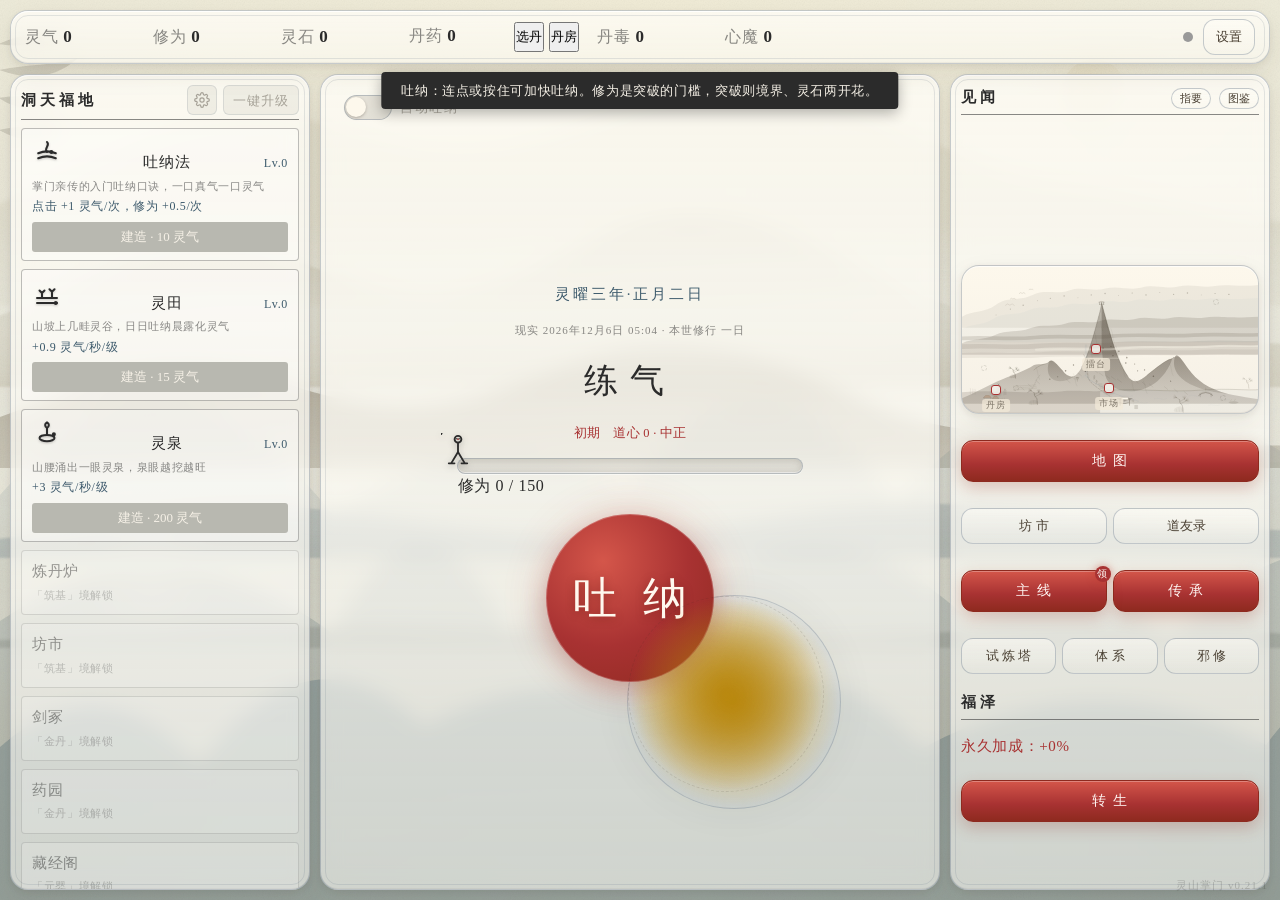
==== index.html @ a72dff03 "codex特效重构" ====
<!DOCTYPE html>
<html lang="zh-CN">
<head>
<meta charset="utf-8">
<meta name="viewport" content="width=device-width,initial-scale=1">
<title>灵山掌门</title>
<script>
  // 防昼夜闪烁：渲染前先按现实时间挂夜色类（FOUC 修正）
  (function () {
    try {
      var h = new Date().getHours();
      if (h >= 20 || h < 5) document.documentElement.className += ' night';
    } catch (e) {}
  })();
</script>
<link rel="stylesheet" href="css/main.css">
<link rel="stylesheet" href="css/ms-upgrade.css">
</head>
<body>
<div id="ms-scene" aria-hidden="true">
  <div class="moon-halo"></div>
  <div class="moon"></div>
  <svg class="bamboo" viewBox="0 0 120 200" aria-hidden="true">
    <g fill="#3a3226">
      <rect x="6" y="0" width="3" height="200" rx="1.5"/>
      <path d="M9 26 C34 14 60 16 82 6 C62 26 34 30 9 26 Z"/>
      <path d="M9 52 C36 46 64 48 88 40 C64 62 36 62 9 52 Z"/>
      <path d="M9 80 C30 76 52 80 70 74 C52 94 30 94 9 80 Z"/>
      <path d="M9 112 C34 106 58 110 80 104 C58 126 34 126 9 112 Z"/>
    </g>
  </svg>
  <div class="range r1" style="background-image:url(&quot;data:image/svg+xml;utf8,<svg xmlns='http://www.w3.org/2000/svg' viewBox='0 0 400 120' preserveAspectRatio='none'><path d='M0 120 L0 84 C34 74 52 44 84 36 C112 29 128 56 158 50 C188 44 204 16 238 22 C268 27 286 60 318 66 C346 71 372 88 400 82 L400 120 Z' fill='%23c9bda3'/></svg>&quot;)"></div>
  <div class="range r2" style="background-image:url(&quot;data:image/svg+xml;utf8,<svg xmlns='http://www.w3.org/2000/svg' viewBox='0 0 400 120' preserveAspectRatio='none'><path d='M0 120 L0 96 C30 92 46 62 76 58 C104 54 118 82 146 78 C176 74 190 38 222 44 C252 49 270 84 300 88 C330 92 362 104 400 100 L400 120 Z' fill='%23a99c82'/></svg>&quot;)"></div>
  <div class="range r3" style="background-image:url(&quot;data:image/svg+xml;utf8,<svg xmlns='http://www.w3.org/2000/svg' viewBox='0 0 400 120' preserveAspectRatio='none'><path d='M0 120 L0 104 C26 100 40 76 68 72 C96 68 110 94 140 90 C172 86 184 56 216 62 C248 68 262 98 294 102 C326 106 360 112 400 108 L400 120 Z' fill='%237a6a55'/></svg>&quot;)"></div>
  <div class="range r4" style="background-image:url(&quot;data:image/svg+xml;utf8,<svg xmlns='http://www.w3.org/2000/svg' viewBox='0 0 400 120' preserveAspectRatio='none'><path d='M0 120 L0 112 C40 110 60 92 96 92 C132 92 150 110 190 108 C230 106 246 88 286 90 C322 92 356 108 400 104 L400 120 Z' fill='%235f7183'/></svg>&quot;)"></div>
  <div class="range r5" style="background-image:url(&quot;data:image/svg+xml;utf8,<svg xmlns='http://www.w3.org/2000/svg' viewBox='0 0 400 120' preserveAspectRatio='none'><path d='M0 120 L0 116 C50 114 74 106 116 106 C158 106 178 116 224 115 C270 114 300 104 344 106 C372 107 388 114 400 113 L400 120 Z' fill='%233a3226'/></svg>&quot;)"></div>
  <div class="foot"></div>
  <div class="mist m1"></div>
  <div class="mist m2"></div>
  <div class="mist m3"></div>
  <div class="grain"></div>
  <div class="seal">灵山<br>掌门</div>
</div>
<canvas id="bg"></canvas>
<div id="tint-season"></div>
<div id="tint-day"></div>

<svg width="0" height="0" style="position:absolute" aria-hidden="true">
  <defs>
    <symbol id="ic-tunafa" viewBox="0 0 48 48"><path d="M10 34 Q24 28 38 34"/><path d="M10 26 Q24 20 38 26"/><path d="M24 8 C30 13 18 18 24 24"/><circle cx="31" cy="24" r="1.6" class="seal"/></symbol>
    <symbol id="ic-lingtian" viewBox="0 0 48 48"><path d="M8 32 H40 M8 40 H40"/><path d="M16 32 V24 M16 24 l-4 -4 M16 24 l4 -4"/><path d="M32 32 V22 M32 22 l-4 -4 M32 22 l4 -4"/><circle cx="38" cy="40" r="1.6" class="seal"/></symbol>
    <symbol id="ic-lingquan" viewBox="0 0 48 48"><path d="M12 32 A12 5 0 1 0 36 32 A12 5 0 1 0 12 32"/><path d="M24 26 V16"/><path d="M24 16 C20 13 20 9 24 7 C28 9 28 13 24 16"/><circle cx="35" cy="26" r="1.6" class="seal"/></symbol>
    <symbol id="ic-liandanlu" viewBox="0 0 48 48"><path d="M14 26 H34 L30 37 H18 Z"/><path d="M14 26 C14 21 18 21 18 25 M34 26 C34 21 30 21 30 25"/><path d="M20 37 V42 M28 37 V42"/><path class="smoke" d="M24 22 C20 16 28 13 24 7"/><circle cx="24" cy="31" r="1.6" class="seal"/></symbol>
    <symbol id="ic-fangshi" viewBox="0 0 48 48"><path d="M12 6 V42"/><path d="M12 10 L34 14 L12 22"/><path d="M20 42 H40"/><path d="M24 42 V30 H36 V42"/><circle cx="30" cy="36" r="1.6" class="seal"/></symbol>
    <symbol id="ic-jianzhong" viewBox="0 0 48 48"><path d="M24 4 V12 M17 12 H31 M24 12 V36"/><path d="M10 42 Q24 35 38 42"/><circle cx="24" cy="22" r="1.6" class="seal"/></symbol>
    <symbol id="ic-yaoyuan" viewBox="0 0 48 48"><path d="M24 42 V28"/><path d="M13 28 A11 7 0 1 1 35 28"/><path d="M18 28 C18 34 22 36 24 42"/><circle cx="28" cy="24" r="1.6" class="seal"/></symbol>
    <symbol id="ic-cangjingge" viewBox="0 0 48 48"><path d="M9 15 Q24 4 39 15"/><path d="M12 22 H36 M12 22 V36 H36 V22"/><path d="M12 29 H36"/><circle cx="24" cy="33" r="1.6" class="seal"/></symbol>
    <symbol id="ic-hushanzhen" viewBox="0 0 48 48"><path d="M24 10 A14 14 0 1 0 24.01 10"/><path d="M24 12 L35 24 L24 36 L13 24 Z"/><circle cx="24" cy="24" r="1.8" class="seal"/></symbol>
    <symbol id="ic-lingshoulan" viewBox="0 0 48 48"><path d="M30 8 C22 10 24 18 27 22"/><path d="M27 22 C35 20 39 27 31 33 C25 37 18 33 23 27"/><path d="M26 34 V42 M31 33 V42"/><circle cx="29" cy="9" r="1.6" class="seal"/></symbol>
    <symbol id="ic-dongfu" viewBox="0 0 48 48"><path d="M5 40 L17 15 L27 33 L33 21 L44 40"/><path d="M20 40 A5 7 0 0 1 30 40"/><circle cx="25" cy="34" r="1.6" class="seal"/></symbol>
    <symbol id="ic-zhuxianjianzhen" viewBox="0 0 48 48"><path d="M24 5 V17 M24 31 V43 M5 24 H17 M31 24 H43"/><path d="M24 19 A5 5 0 1 0 24.01 19"/><circle cx="24" cy="24" r="1.8" class="seal"/></symbol>
    <symbol id="taichi-monk" viewBox="0 0 48 52">
      <circle cx="24" cy="8" r="5"/>
      <path class="taichi-arm taichi-arm-top" d="M13 19 Q24 11 35 19"/>
      <path class="taichi-arm taichi-arm-low" d="M13 28 Q24 21 35 28"/>
      <circle cx="13" cy="19" r="1.8"/><circle cx="35" cy="19" r="1.8"/>
      <circle cx="13" cy="28" r="1.8"/><circle cx="35" cy="28" r="1.8"/>
      <path d="M24 14 V26"/>
      <path d="M24 26 L15 41 M24 26 L33 41"/>
      <path d="M11 42 H19 M29 42 H37"/>
      <circle cx="24" cy="8" r="1.2" class="seal"/>
    </symbol>
    <symbol id="taichi-monk-kneel" viewBox="0 0 48 52">
      <circle cx="31" cy="15" r="4.6"/>
      <path d="M25 19 Q31 20 30 27"/>
      <path d="M27 23 L36 40"/>
      <path d="M24 27 L17 40 L26 40"/>
      <path d="M24 27 L31 36"/>
      <circle cx="33" cy="18" r="1.6" class="seal"/>
      <path d="M34 20 q1.5 3 .5 5.5" class="blood"/>
    </symbol>
    <symbol id="ic-gear" viewBox="0 0 24 24">
      <circle cx="12" cy="12" r="3.2"/>
      <path d="M19.4 15a1.65 1.65 0 0 0 .33 1.82l.06.06a2 2 0 0 1-2.83 2.83l-.06-.06a1.65 1.65 0 0 0-1.82-.33 1.65 1.65 0 0 0-1 1.51V21a2 2 0 0 1-4 0v-.09A1.65 1.65 0 0 0 9 19.4a1.65 1.65 0 0 0-1.82.33l-.06.06a2 2 0 0 1-2.83-2.83l.06-.06a1.65 1.65 0 0 0 .33-1.82 1.65 1.65 0 0 0-1.51-1H3a2 2 0 0 1 0-4h.09A1.65 1.65 0 0 0 4.6 9a1.65 1.65 0 0 0-.33-1.82l-.06-.06a2 2 0 0 1 2.83-2.83l.06.06a1.65 1.65 0 0 0 1.82.33H9a1.65 1.65 0 0 0 1-1.51V3a2 2 0 0 1 4 0v.09a1.65 1.65 0 0 0 1 1.51 1.65 1.65 0 0 0 1.82-.33l.06-.06a2 2 0 0 1 2.83 2.83l-.06.06a1.65 1.65 0 0 0-.33 1.82V9a1.65 1.65 0 0 0 1.51 1H21a2 2 0 0 1 0 4h-.09a1.65 1.65 0 0 0-1.51 1z"/>
    </symbol>
  </defs>
</svg>
<div id="app">
  <header id="topbar" class="panel">
    <div id="res-bar">
      <div class="res-row tip-below" data-res="lingqi" data-tip="灵气：一口吐纳，精气入体。起楼置馆、买丹换剑，都从这口上出。"><span class="res-name">灵气</span><span class="res-val">0</span><small class="res-rate"></small></div>
      <div class="res-row tip-below" data-res="xiufu" data-tip="修为：日积月累的道行。攒满点中央「突破」叩门，成也罢败也罢，回头重攒。"><span class="res-name">修为</span><span class="res-val">0</span><small class="res-rate"></small></div>
      <div class="res-row tip-below" data-res="lingshi" data-tip="灵石：山外通行的灵钱。坊市、法器、试炼塔，处处要它。"><span class="res-name">灵石</span><span class="res-val">0</span><small class="res-rate"></small></div>
      <div class="res-row tip-below" data-res="danyao" data-tip="丹药：丹炉炼出的丸药，分劣、凡、灵、珍、仙五品。服多则丹毒缠身。"><span class="res-name">丹药</span><span class="res-val">0</span><small class="res-rate"></small><button id="btn-pill" class="tip-below" data-tip="选丹：挑一颗吃（品质自选）">选丹</button><button id="btn-pillhouse" class="tip-below" data-tip="丹房：查看库存与丹毒">丹房</button></div>
      <div class="res-row tip-below" data-res="toxic" data-tip="丹毒：服丹积下的药毒。每 10 点压产量 3%（上限 30%），斗法时还会每回合反噬气血；随时间自散，清心丹可解，转世尽去。"><span class="res-name">丹毒</span><span class="res-val">0</span><small class="res-rate"></small></div>
      <div class="res-row tip-below" data-res="xinmo" data-tip="心魔：心里养出的戾气。三十滋生、六十缠身、八十五入魔；渡劫冲关更凶，静养自淡。"><span class="res-name">心魔</span><span class="res-val">0</span><small class="res-rate"></small></div>
    </div>
    <div id="buff-bar"></div>
    <div id="top-right">
      <span id="llm-dot" class="dot off" data-tip="LLM 状态"></span>
      <button id="btn-settings" class="icon-btn" data-tip="设置">设置</button>
    </div>
  </header>

  <aside id="left-panel" class="panel">
    <div class="head-wrap">
      <h2 class="panel-title with-action"><span>洞天福地</span><span class="head-actions"><button id="btn-buyall-set" type="button" class="buyall-gear" aria-label="一键升级设置" title="一键升级设置"><svg viewBox="0 0 24 24" aria-hidden="true"><use href="#ic-gear"/></svg></button><button id="btn-buyall" type="button" class="buyall">一键升级</button></span></h2>
      <div id="buyall-menu" class="buyall-menu" hidden>
        <div class="bm-title">花法</div>
        <label class="bm-opt"><input type="radio" name="bm-mode" value="all"><span>能买的都买了</span></label>
        <label class="bm-opt"><input type="radio" name="bm-mode" value="one"><span>一次只升一级</span></label>
        <label class="bm-opt"><input type="radio" name="bm-mode" value="pill"><span>留一颗丹的钱</span></label>
        <div class="bm-title">家底</div>
        <label class="bm-opt"><input type="checkbox" id="bm-stone"><span>灵石</span></label>
        <label class="bm-opt"><input type="checkbox" id="bm-danyao"><span>丹药</span></label>
        <div class="bm-hint">灵气随时能动</div>
      </div>
    </div>
    <div id="building-list"></div>
  </aside>

  <main id="center" class="panel">
    <div id="game-date"></div>
    <div id="real-time"></div>
    <div id="realm-name">练气</div>
    <div id="dao-heart"></div>
    <div id="xp-bar"><div id="xp-fill"></div><span id="xp-text">修为 0/150</span><div id="taichi-monk" data-realm="0"><div class="fx fx-zen"></div><div class="fx fx-aura"></div><div class="fx fx-curse"></div><span class="fx fx-star s1"></span><span class="fx fx-star s2"></span><span class="fx fx-star s3"></span><span class="fx fx-star s4"></span><div class="fx fx-halo"></div><svg class="monk-svg" id="monk-ik" viewBox="0 0 48 52">
      <circle cx="24" cy="8" r="4.8"/>
      <g id="monk-eyes"><circle cx="22.4" cy="7.4" r="1.1" fill="var(--ink)" stroke="none"/><circle cx="25.6" cy="7.4" r="1.1" fill="var(--ink)" stroke="none"/></g>
      <path d="M24 13 V26"/>
      <path d="M24 26 L15 41 M24 26 L33 41"/>
      <path d="M11 42 H19 M29 42 H37"/>
      <polyline id="monk-armN" points="0,0 0,0" fill="none" stroke="var(--ink)" stroke-width="2.4" stroke-linecap="round"/>
      <polyline id="monk-armF" points="0,0 0,0" fill="none" stroke="var(--ink)" stroke-width="2.4" stroke-linecap="round" opacity=".55"/>
      <circle id="monk-handN" r="1.9" fill="var(--ink)" stroke="none"/>
      <circle id="monk-handF" r="1.9" fill="var(--ink)" stroke="none" opacity=".55"/>
      <circle cx="24" cy="8" r="1.2" class="seal"/>
    </svg></div></div>
    <div id="breath-wrap">
      <div class="ms-pulse"></div><div class="ms-qi"></div><div class="ms-qi2"></div><button id="btn-breath"><span class="breath-label">吐 纳</span></button>
    </div>
    <label class="auto-toggle" title="自动吐纳"><input type="checkbox" id="auto-breath"><span class="at-track"><span class="at-knob"></span></span><span class="at-label">自动吐纳</span></label>
    <button id="btn-break" class="hidden">突 破</button>
    <div id="forewarn" class="hidden">远处隐有异动…</div>
  </main>

  <aside id="right-panel" class="panel">
    <h2 class="panel-title">见闻 <span style="float:right"><button id="btn-help" class="icon-btn" style="font-size:11px;padding:2px 8px;min-height:0">指要</button> <button id="btn-codex" class="icon-btn" style="font-size:11px;padding:2px 8px;min-height:0">图鉴</button></span></h2>
    <div id="log-list"></div>
    <div id="map-mini" aria-hidden="true"><span class="mm-dot" style="left:17.3%;top:81.4%"><b>丹房</b></span><span class="mm-dot" style="left:41.8%;top:85.9%"><b>市场</b></span><span class="mm-dot" style="left:49.2%;top:52.7%"><b>擂台</b></span><span class="mm-dot locked" style="left:68.9%;top:18%"></span><span class="mm-dot locked" style="left:5.9%;top:58%"></span><span class="mm-dot locked" style="left:70.4%;top:88.3%"></span><span class="mm-dot locked" style="left:58.9%;top:73.7%"></span></div>
    <div class="set-row" style="gap:6px"><button id="btn-map" class="btn-primary" style="flex:1">地  图</button></div>
  <div class="set-row" style="gap:6px"><button id="btn-market" class="icon-btn" style="flex:1">坊 市</button><button id="btn-friends" class="icon-btn" style="flex:1">道友录</button></div>
    <div class="set-row" style="gap:6px"><button id="btn-quest" class="btn-primary" style="flex:1;position:relative">主 线<span id="quest-dot" style="display:none;position:absolute;top:-5px;right:-5px;min-width:16px;height:16px;line-height:16px;border-radius:999px;background:var(--cinnabar);color:#fff6f2;font-size:10px;text-align:center;box-shadow:0 0 8px rgba(192,57,43,.5)">领</span></button><button id="btn-disciple" class="btn-primary" style="flex:1">传 承</button></div>
  <div class="set-row" style="gap:6px"><button id="btn-trial" class="icon-btn" style="flex:1">试 炼 塔</button><button id="btn-codexpage" class="icon-btn" style="flex:1">体 系</button><button id="btn-xinmo" class="icon-btn" style="flex:1">邪 修</button></div>
    <h2 class="panel-title">福泽</h2>
    <div id="perm-list"></div>
    <button id="btn-rebirth" class="btn-primary">转 生</button>
  </aside>

  <nav id="mob-tabs" aria-label="页面切换">
    <button type="button" data-tab="left">洞 天</button>
    <button type="button" data-tab="center">修 炼</button>
    <button type="button" data-tab="right">见 闻</button>
  </nav>
</div>

<div id="page-root"></div>
<div id="modal-root"></div>
<div id="version-mark">灵山掌门 v0.21.1</div>
<div id="toast-root"></div>
<div id="fatal-overlay" class="hidden"></div>

<script src="js/util.js"></script>
<script src="js/state.js"></script>
<script src="js/economy.js"></script>
<script src="js/realm.js"></script>
<script src="js/events.js"></script>
<script src="js/llm.js"></script>
<script src="js/save.js"></script>
<script src="js/mapart.js"></script>
<script src="js/ui.js"></script>
<script src="js/ambient.js"></script>
<script src="js/battle_fx_v2.js"></script>
<script src="js/battle.js"></script>
<script src="js/trial.js"></script>
<script src="js/quest.js"></script>
<script src="js/market.js"></script>
<script src="js/page.js"></script>
<script src="js/tick.js"></script>
<script src="js/dev.js"></script>
<script src="js/boot.js"></script>
</body>
</html>
---- css/main.css ----
/* main.css —— 《灵山掌门》水墨风定稿样式：宣纸米白 / 墨黑 / 黛青 / 朱砂 */

:root {
  --paper: #f5f0e6;
  --ink: #2b2b2b;
  --cyan: #3d5a6c;
  --cinnabar: #a83232;
  --gold: #b8860b;
  --paper-dim: #ece5d4;
  --ink-soft: rgba(43, 43, 43, .55);
  --ink-mute: #616055;   /* 停用态文字（技能冷却中）：对卡面约 5.3:1 */
}

* { box-sizing: border-box; margin: 0; padding: 0; }

html, body { height: 100%; }

body {
  background: var(--paper);
  color: var(--ink);
  font-family: "Kaiti SC", "STKaiti", "KaiTi", "SimSun", serif;
  overflow: hidden;
}

/* 宣纸质感：feTurbulence 噪点（零图片资源） */
body::before {
  content: "";
  position: fixed; inset: 0; z-index: 0; pointer-events: none; opacity: .5;
  background-image: url("data:image/svg+xml,%3Csvg xmlns='http://www.w3.org/2000/svg' width='240' height='240'%3E%3Cfilter id='n'%3E%3CfeTurbulence type='fractalNoise' baseFrequency='0.8' numOctaves='2'/%3E%3CfeColorMatrix values='0 0 0 0 0.17 0 0 0 0 0.17 0 0 0 0 0.17 0 0 0 .05 0'/%3E%3C/filter%3E%3Crect width='240' height='240' filter='url(%23n)'/%3E%3C/svg%3E");
}

#bg { position: fixed; inset: 0; z-index: 0; pointer-events: none; }

/* ── 山色四时：季节与昼夜色调层（纯 CSS 变量叠色，零 rAF） ── */
#tint-season, #tint-day {
  position: fixed; inset: 0; z-index: 0; pointer-events: none;
  transition: background 2.5s ease;
}
#tint-day.moon::after {
  content: ""; position: absolute; right: 10%; top: 7%;
  width: 64px; height: 64px; border-radius: 50%;
  background: radial-gradient(circle at 38% 38%, rgba(245,240,230,.98), rgba(245,240,230,.35) 66%, transparent 72%);
  box-shadow: 0 0 46px rgba(245,240,230,.4), 0 0 110px rgba(245,240,230,.18);
}

/* ── 夜色主题：入夜整页换夜行水墨（html.night body 切换 CSS 变量） ── */
html.night body {
  --paper: #343b47;
  --ink: #e8e2d2;
  --paper-dim: #2b313b;
  --ink-soft: rgba(232, 226, 210, .55);
  --cyan: #8fadc0;
  --cinnabar: #d0685a;
  --gold: #d4a94e;
  --ink-mute: #b4b1a6;   /* 停用态文字（夜里）：对卡面约 5.4:1 */
}
html.night body .panel { background: #3a4150; }
html.night body .b-card { background: rgba(255, 255, 255, .06); }
html.night body .b-icon { stroke: var(--ink); }
html.night body .ev-option { background: rgba(255, 255, 255, .07); }
html.night body #btn-breath { box-shadow: 0 4px 24px rgba(0,0,0,.4), inset 0 0 30px rgba(143,173,192,.12); }
html.night body #xp-bar { background: var(--paper-dim); }
html.night body .toast { background: #e8e2d2; color: #343b47; }

#app {
  position: relative; z-index: 1;
  height: 100vh;
  display: grid;
  grid-template-areas: "header header header" "left center right";
  grid-template-rows: auto 1fr;
  grid-template-columns: 300px 1fr 320px;
  gap: 10px;
  padding: 10px;
}

.panel {
  background: var(--paper);
  border: 1px solid rgba(43, 43, 43, .35);
  border-radius: 4px;
  box-shadow: 0 2px 14px rgba(43, 43, 43, .08);
  position: relative; z-index: 1;
}

#topbar { grid-area: header; display: flex; align-items: center; gap: 16px; padding: 8px 14px; flex-wrap: wrap; }
#left-panel { grid-area: left; padding: 10px; overflow-y: auto; }
#center { grid-area: center; display: flex; flex-direction: column; align-items: center; justify-content: center; gap: 14px; padding: 20px; }
#right-panel { grid-area: right; padding: 10px; display: flex; flex-direction: column; gap: 6px; overflow-y: auto; }

.panel-title {
  font-size: 15px; color: var(--ink); letter-spacing: 4px;
  border-bottom: 1px solid var(--ink-soft); padding-bottom: 4px; margin-bottom: 8px;
}
hr.brush { border: 0; height: 2px; background: linear-gradient(90deg, transparent, var(--ink-soft), transparent); }

/* ── 顶栏资源 ── */
#res-bar { display: flex; gap: 18px; flex-wrap: wrap; align-items: center; }
.res-row { display: flex; align-items: baseline; gap: 5px; min-width: 110px; }
.res-name { color: var(--ink-soft); }
.res-val { font-size: 17px; font-weight: bold; min-width: 3em; transition: background .18s; }
.res-rate { color: var(--cyan); font-size: 11px; }
.tick-flash { background: rgba(184, 134, 11, .25); border-radius: 3px; }

#btn-pill { margin-left: 6px; }
#buff-bar { display: flex; gap: 8px; }
.buff-chip { font-size: 12px; color: var(--cinnabar); border: 1px solid var(--cinnabar); border-radius: 10px; padding: 1px 8px; }

#top-right { margin-left: auto; display: flex; align-items: center; gap: 10px; }
.dot { width: 10px; height: 10px; border-radius: 50%; display: inline-block; }
.dot.ok { background: #3a7d44; box-shadow: 0 0 6px #3a7d44; }
.dot.degraded { background: #c9a227; box-shadow: 0 0 6px #c9a227; }
.dot.off { background: #999; }
.icon-btn { background: none; border: 1px solid var(--ink-soft); border-radius: 4px; color: var(--ink); padding: 6px 12px; cursor: pointer; font-family: inherit; }

/* ── 按钮体系 ── */
button { font-family: inherit; min-height: 30px; }
.btn-primary { background: var(--cinnabar); color: var(--paper); border: none; border-radius: 4px; padding: 8px 18px; cursor: pointer; letter-spacing: 2px; }
.btn-primary:disabled { background: #b9a9a9; cursor: not-allowed; }
button:not(:disabled):active { transform: translateY(1px); }

#btn-breath {
  width: 180px; height: 180px; border-radius: 50%;
  background: var(--paper); border: 3px solid var(--ink);
  font-size: 40px; letter-spacing: 8px; color: var(--ink);
  cursor: pointer; position: relative; user-select: none;
  box-shadow: 0 4px 24px rgba(43, 43, 43, .18), inset 0 0 30px rgba(61, 90, 108, .08);
  transition: box-shadow .2s;
}
#btn-breath:hover { box-shadow: 0 6px 30px rgba(168, 50, 50, .25), inset 0 0 30px rgba(61, 90, 108, .12); }
#breath-wrap { position: relative; margin-top: 26px; }
.ripple {
  position: absolute; left: 50%; top: 50%; width: 180px; height: 180px; margin: -90px 0 0 -90px;
  border: 2px solid var(--ink-soft); border-radius: 50%; pointer-events: none;
  animation: ripple .7s ease-out forwards;
}
@keyframes ripple { from { transform: scale(1); opacity: .7; } to { transform: scale(1.55); opacity: 0; } }

/* ── 吐纳钮呼吸光晕：待机时缓缓明灭，按住时收紧 ── */
#btn-breath { animation: breathGlow 4.5s ease-in-out infinite; }
#btn-breath:active { animation-play-state: paused; box-shadow: 0 2px 12px rgba(168,50,50,.3), inset 0 0 24px rgba(61,90,108,.2); }
@keyframes breathGlow {
  0%, 100% { box-shadow: 0 4px 24px rgba(43,43,43,.18), inset 0 0 30px rgba(61,90,108,.08); }
  50% { box-shadow: 0 6px 34px rgba(61,90,108,.32), inset 0 0 44px rgba(61,90,108,.16); }
}
/* 灵气双星：绕吐纳钮缓慢环绕 */
#breath-wrap::before, #breath-wrap::after {
  content: ""; position: absolute; left: 50%; top: 50%;
  width: 7px; height: 7px; border-radius: 50%; margin: -3.5px;
  background: radial-gradient(circle, rgba(184,134,11,.9), rgba(184,134,11,0) 70%);
  animation: orbitA 9s linear infinite;
}
#breath-wrap::after { width: 5px; height: 5px; margin: -2.5px; animation: orbitB 14s linear infinite reverse; }
@keyframes orbitA { from { transform: rotate(0) translateX(112px); } to { transform: rotate(360deg) translateX(112px); } }
@keyframes orbitB { from { transform: rotate(180deg) translateX(128px); } to { transform: rotate(540deg) translateX(128px); } }

/* 炼丹炉烟：图标内青烟上升 */
.smoke { animation: smokeRise 2.8s ease-in-out infinite; }
@keyframes smokeRise { 0% { transform: translateY(0); opacity: .55; } 70% { opacity: .25; } 100% { transform: translateY(-4px); opacity: 0; } }

#btn-break {
  background: var(--gold); color: #fff; border: none; border-radius: 6px;
  font-size: 22px; letter-spacing: 10px; padding: 12px 44px; cursor: pointer;
  animation: pulse 1.2s infinite;
}
@keyframes pulse { 0%, 100% { box-shadow: 0 0 6px var(--gold); } 50% { box-shadow: 0 0 22px var(--gold); } }

#game-date { font-size: 15px; letter-spacing: 3px; color: var(--cyan); }
#real-time { font-size: 11px; color: var(--ink-soft); letter-spacing: 1px; }
#dao-heart { font-size: 12px; color: var(--cinnabar); letter-spacing: 2px; }
#realm-name { font-size: 34px; letter-spacing: 12px; }

/* ── 奇遇选项效果徽章（只给方向不给数值） ── */
.ev-badge {
  display: inline-block; min-width: 18px; padding: 0 4px; margin-right: 4px;
  border: 1px solid currentColor; border-radius: 3px; font-size: 11px; line-height: 16px;
  vertical-align: middle; opacity: .85;
}
.ev-badge-good { color: #3a7d44; }   /* 益 / 仁 */
.ev-badge-bad { color: var(--cinnabar); } /* 耗 / 贪 / 异 */
.ev-badge-buff { color: var(--cyan); }    /* 势 */
.ev-badge-perm { color: var(--gold); }    /* 恒 */
.ev-badge-chain { color: #7a5ba6; }       /* 缘 */

/* ── 突破策略行 ── */
.tactic-row { text-align: left; }
.tactic-sel { border-color: var(--cinnabar) !important; color: var(--cinnabar); background: rgba(168, 50, 50, .06); }

/* ── 图鉴 ── */
.codex-grid { display: grid; grid-template-columns: repeat(6, 1fr); gap: 5px; margin-bottom: 10px; }
.codex-cell {
  border: 1px dashed var(--ink-soft); border-radius: 3px; text-align: center;
  font-size: 11px; padding: 4px 2px; color: var(--ink-soft); overflow: hidden;
  white-space: nowrap; text-overflow: ellipsis;
}
.codex-cell.seen { border-style: solid; color: var(--ink); background: rgba(255, 255, 255, .45); }
.codex-cell.seen.rarity-仙 { box-shadow: 0 0 6px rgba(168, 50, 50, .4); }
.codex-cell.seen.rarity-珍 { box-shadow: 0 0 6px rgba(184, 134, 11, .35); }
.codex-chain { font-size: 13px; padding: 3px 0; border-bottom: 1px dashed rgba(43, 43, 43, .15); }

/* ── 建筑主动技能按钮 ── */
.b-ability {
  margin-top: 4px; width: 100%; padding: 4px; cursor: pointer;
  background: none; border: 1px solid var(--cyan); color: var(--cyan);
  border-radius: 3px; font-size: 12px; font-family: inherit;
}
.b-ability:disabled { border-color: var(--ink-mute); color: var(--ink-mute); cursor: not-allowed; }

#xp-bar {
  width: 60%; height: 22px; border: 1px solid var(--ink-soft); border-radius: 11px;
  position: relative; background: var(--paper-dim); overflow: visible;
}
#xp-fill {
  height: 100%; width: 0%; border-radius: 10px;
  background: linear-gradient(90deg, var(--cyan), rgba(61, 90, 108, .6));
  transition: width .25s;
  position: relative; overflow: hidden;
}
/* ── A4 进度条：境界色填充 + 莫比乌斯环式流转（双向柔和光带循环往复；按住吐纳加速） ── */
#xp-fill::before, #xp-fill::after {
  content: ""; position: absolute; inset: 0; pointer-events: none;
}
#xp-fill::before {
  background: linear-gradient(90deg, transparent 5%, rgba(245,240,230,.42) 32%, rgba(245,240,230,.06) 55%, transparent 85%);
  background-size: 200% 100%;
  animation: mobiusA 3.6s linear infinite;
}
#xp-fill::after {
  background: linear-gradient(90deg, transparent 10%, rgba(220,235,255,.26) 45%, transparent 80%);
  background-size: 260% 100%;
  animation: mobiusB 5.4s linear infinite;
}
#xp-fill.fast::before { animation-duration: 1.2s; }
#xp-fill.fast::after { animation-duration: 1.8s; }
@keyframes mobiusA { from { background-position: 200% 0; } to { background-position: -200% 0; } }
@keyframes mobiusB { from { background-position: -200% 0; } to { background-position: 200% 0; } }

/* ── Q 版太极小人：站在进度条最前端，随进度右移 ── */
#taichi-monk {
  position: absolute; top: -26px; left: 0; width: 34px; height: 38px;
  margin-left: -17px; pointer-events: none; z-index: 3;
  transition: left .25s ease;
}
.monk-svg {
  width: 100%; height: 100%;
  stroke: var(--ink); fill: none; stroke-width: 2.6; stroke-linecap: round; stroke-linejoin: round;
  animation: monkFloat 2.4s ease-in-out infinite alternate;
  filter: drop-shadow(0 2px 3px rgba(43,43,43,.3));
}
.monk-svg .seal { fill: var(--cinnabar); stroke: none; }
@keyframes monkFloat { from { transform: translateY(0); } to { transform: translateY(-3px); } }
/* 云手：双臂交替大幅揉球（肉眼可见的太极动作） */
.taichi-arm { transform-box: view-box; transform-origin: 50% 46%; animation: armTop 2.2s ease-in-out infinite alternate; }
.taichi-arm-top { transform-origin: 50% 40%; }
.taichi-arm-low { animation-name: armLow; }
@keyframes armTop { from { transform: rotate(-16deg); } to { transform: rotate(12deg); } }
@keyframes armLow { from { transform: rotate(14deg); } to { transform: rotate(-12deg); } }
/* 修为满：小人收势金光 */
#xp-bar.full #xp-fill { background: linear-gradient(90deg, var(--gold), rgba(184,134,11,.7)); }
#xp-bar.full .monk-svg { stroke: var(--gold); filter: drop-shadow(0 0 6px rgba(184,134,11,.55)); }

/* ── 小人境界排面：境界越高特效越华丽（练气/筑基素体） ── */
#taichi-monk .fx { position: absolute; pointer-events: none; display: none; }
/* 金丹+：脚下地光环 */
#taichi-monk[data-realm="2"] .fx-halo, #taichi-monk[data-realm="3"] .fx-halo,
#taichi-monk[data-realm="4"] .fx-halo, #taichi-monk[data-realm="5"] .fx-halo,
#taichi-monk[data-realm="6"] .fx-halo, #taichi-monk[data-realm="7"] .fx-halo,
#taichi-monk[data-realm="8"] .fx-halo, #taichi-monk[data-realm="9"] .fx-halo {
  display: block; left: 50%; bottom: -4px; width: 34px; height: 9px; margin-left: -17px;
  border: 1.5px solid rgba(184,134,11,.45); border-radius: 50%;
  animation: haloBreath 3s ease-in-out infinite alternate;
}
@keyframes haloBreath { from { opacity: .4; } to { opacity: .9; } }
/* 元婴+：两颗灵星绕身 */
#taichi-monk[data-realm="3"] .fx-star.s1, #taichi-monk[data-realm="4"] .fx-star.s1,
#taichi-monk[data-realm="5"] .fx-star.s1, #taichi-monk[data-realm="6"] .fx-star.s1,
#taichi-monk[data-realm="7"] .fx-star.s1, #taichi-monk[data-realm="8"] .fx-star.s1,
#taichi-monk[data-realm="9"] .fx-star.s1,
#taichi-monk[data-realm="3"] .fx-star.s2, #taichi-monk[data-realm="4"] .fx-star.s2,
#taichi-monk[data-realm="5"] .fx-star.s2, #taichi-monk[data-realm="6"] .fx-star.s2,
#taichi-monk[data-realm="7"] .fx-star.s2, #taichi-monk[data-realm="8"] .fx-star.s2,
#taichi-monk[data-realm="9"] .fx-star.s2 {
  display: block; left: 50%; top: 55%; width: 4px; height: 4px; margin: -2px;
  border-radius: 50%; background: radial-gradient(circle, rgba(143,173,192,.95), rgba(143,173,192,0) 70%);
  animation: starOrbit 5s linear infinite;
}
#taichi-monk .fx-star.s2 { animation-duration: 8s; animation-direction: reverse; }
@keyframes starOrbit { from { transform: rotate(0) translateX(22px); } to { transform: rotate(360deg) translateX(22px); } }
/* 化神+：淡青气旋 */
#taichi-monk[data-realm="4"] .fx-aura, #taichi-monk[data-realm="5"] .fx-aura,
#taichi-monk[data-realm="6"] .fx-aura, #taichi-monk[data-realm="7"] .fx-aura,
#taichi-monk[data-realm="8"] .fx-aura, #taichi-monk[data-realm="9"] .fx-aura {
  display: block; inset: -6px -8px;
  background: radial-gradient(ellipse at 50% 60%, rgba(61,90,108,.22), transparent 68%);
  filter: blur(2px);
  animation: auraSpin 7s linear infinite;
}
@keyframes auraSpin { from { transform: rotate(0); } to { transform: rotate(360deg); } }
/* 合体+：第三颗灵星 */
#taichi-monk[data-realm="6"] .fx-star.s3, #taichi-monk[data-realm="7"] .fx-star.s3,
#taichi-monk[data-realm="8"] .fx-star.s3, #taichi-monk[data-realm="9"] .fx-star.s3 {
  display: block; left: 50%; top: 55%; width: 3.4px; height: 3.4px; margin: -1.7px;
  border-radius: 50%; background: radial-gradient(circle, rgba(184,134,11,.9), rgba(184,134,11,0) 70%);
  animation: starOrbit 6.5s linear infinite;
}
/* 大乘+：金身 */
#taichi-monk[data-realm="7"] .monk-svg, #taichi-monk[data-realm="8"] .monk-svg,
#taichi-monk[data-realm="9"] .monk-svg {
  stroke: #8a6d1d;
  filter: drop-shadow(0 0 5px rgba(184,134,11,.5));
}
/* 渡劫+：第四颗灵星（电白） */
#taichi-monk[data-realm="8"] .fx-star.s4, #taichi-monk[data-realm="9"] .fx-star.s4 {
  display: block; left: 50%; top: 55%; width: 3px; height: 3px; margin: -1.5px;
  border-radius: 50%; background: radial-gradient(circle, rgba(245,240,230,.95), rgba(245,240,230,0) 70%);
  animation: starOrbit 4.2s linear infinite;
}
/* 飞升：背后禅光圆相 */
#taichi-monk[data-realm="9"] .fx-zen {
  display: block; inset: -10px -14px;
  border: 1.5px solid rgba(184,134,11,.35); border-radius: 50%;
  background: radial-gradient(circle, rgba(184,134,11,.10), transparent 70%);
  animation: haloBreath 4s ease-in-out infinite alternate;
}

/* ── 中咒邪相：debuff 时小人染邪、黑雾缭绕（盖过灵光） ── */
#taichi-monk.cursed .monk-svg { stroke: #453a44; filter: drop-shadow(0 0 4px rgba(60,30,50,.65)); }
#taichi-monk.cursed .fx-halo, #taichi-monk.cursed .fx-star,
#taichi-monk.cursed .fx-aura, #taichi-monk.cursed .fx-zen { display: none !important; }
#taichi-monk .fx-curse {
  display: none; inset: -8px -10px;
  background:
    radial-gradient(ellipse at 30% 40%, rgba(45,25,45,.4), transparent 55%),
    radial-gradient(ellipse at 70% 65%, rgba(45,25,45,.32), transparent 55%);
  filter: blur(1.5px);
  animation: curseSwirl 6s ease-in-out infinite alternate;
}
#taichi-monk.cursed .fx-curse { display: block; }
@keyframes curseSwirl { from { transform: rotate(-8deg) scale(1); opacity: .75; } to { transform: rotate(10deg) scale(1.08); opacity: .95; } }

#forewarn { color: var(--cinnabar); font-size: 13px; letter-spacing: 2px; animation: pulse 2s infinite; }
.hidden { display: none !important; }

/* ── 建筑卡 ── */
.b-card {
  border: 1px solid rgba(43, 43, 43, .3); border-radius: 4px;
  padding: 8px 10px; margin-bottom: 8px; background: rgba(255, 255, 255, .35);
  position: relative;
}
.b-card.locked { opacity: .45; filter: grayscale(1); }
.b-head { display: flex; justify-content: space-between; align-items: baseline; }
.b-name { font-size: 15px; }
.b-lv { color: var(--cyan); font-size: 12px; }
.b-desc { font-size: 11px; color: var(--ink-soft); margin: 2px 0; }
.b-rate { font-size: 12px; color: var(--cyan); }
.b-buy {
  margin-top: 5px; width: 100%; padding: 6px; cursor: pointer;
  background: var(--cyan); color: var(--paper); border: none; border-radius: 3px; font-size: 13px;
}
.b-buy:disabled { background: #b8b8b0; cursor: not-allowed; }
.b-card:hover { transform: translateY(-2px); box-shadow: 0 4px 16px rgba(43,43,43,.16); transition: transform .15s, box-shadow .15s; }
.b-card:hover .b-icon { opacity: 1; filter: drop-shadow(0 0 4px rgba(61,90,108,.4)); }
.b-card .new-badge {
  position: absolute; top: -6px; right: -6px; background: var(--cinnabar); color: var(--paper);
  font-size: 11px; padding: 1px 6px; border-radius: 3px;
}
.b-icon {
  width: 30px; height: 30px; margin-right: 8px; vertical-align: -8px;
  stroke: var(--ink); fill: none; stroke-width: 3.2; stroke-linecap: round; stroke-linejoin: round; opacity: 1;
  filter: drop-shadow(0 1px 1px rgba(43,43,43,.25));
}
.b-icon .seal { fill: var(--cinnabar); stroke: none; }

/* ── 隔世重逢前缀行 ── */
.past-life-line { font-size: 12px; color: #7a5ba6; margin-bottom: 8px; letter-spacing: 1px; }

/* ── 碑林 ── */
.stele { border: 1px solid rgba(43,43,43,.3); border-radius: 4px; padding: 8px 10px; margin: 6px 0; background: rgba(255,255,255,.4); }
.stele-title { font-weight: bold; letter-spacing: 2px; margin-bottom: 4px; color: var(--ink); }
.stele-body { font-size: 12px; line-height: 1.8; color: var(--ink-soft); white-space: pre-wrap; font-family: inherit; margin: 0 0 4px; }

/* ── 见闻 / 福泽 ── */
#log-list { min-height: 120px; max-height: 32vh; overflow-y: auto; font-size: 12px; }
.log-item { border-bottom: 1px dashed rgba(43, 43, 43, .2); padding: 4px 0; }
.log-title { color: var(--ink); }
.log-choice { color: var(--cyan); }
.log-gain { color: var(--cinnabar); }
#perm-list { font-size: 12px; color: var(--ink-soft); min-height: 40px; }
.perm-total { font-size: 15px; color: var(--cinnabar); }
.perm-item { padding: 2px 0; }

/* ── Tooltip ── */
[data-tip] { position: relative; }
[data-tip]:hover::after {
  content: attr(data-tip);
  position: absolute; bottom: 115%; left: 50%; transform: translateX(-50%);
  background: var(--ink); color: var(--paper); padding: 7px 10px; border-radius: 4px;
  max-width: 260px; width: max-content; font-size: 12px; line-height: 1.5; white-space: pre-line;
  z-index: 60; pointer-events: none; box-shadow: 0 3px 12px rgba(0,0,0,.3);
}
[data-tip].tip-below:hover::after { bottom: auto; top: 115%; }

/* ── 弹窗 ── */
.modal-mask {
  position: fixed; inset: 0; z-index: 40;
  background: rgba(20, 20, 20, .55);
  display: flex; align-items: center; justify-content: center;
  animation: fadeIn .2s ease-out;
}
.modal-card {
  background: var(--paper); border: 2px solid var(--ink); border-radius: 6px;
  max-width: 560px; width: 92%; max-height: 84vh; overflow-y: auto;
  padding: 22px 26px; position: relative;
  box-shadow: 0 8px 40px rgba(0, 0, 0, .4);
  animation: riseUp .2s ease-out;
}
/* 斗法弹窗加宽：手牌要放得下「费用圆点 + 招名 + 效果」且不挤压 */
body:has(#battle-hands) .modal-card { max-width: 680px; }
@keyframes fadeIn { from { opacity: 0; } to { opacity: 1; } }
@keyframes riseUp { from { transform: translateY(14px); opacity: 0; } to { transform: translateY(0); opacity: 1; } }
.modal-title { font-size: 22px; letter-spacing: 4px; margin-bottom: 10px; }
.modal-desc { font-size: 14px; line-height: 1.9; color: var(--ink); margin-bottom: 16px; }
.modal-close { position: absolute; top: 8px; right: 12px; background: none; border: none; font-size: 18px; cursor: pointer; color: var(--ink-soft); }

.ev-option {
  display: block; width: 100%; margin: 8px 0; padding: 12px;
  border: 1px solid var(--ink-soft); background: rgba(255, 255, 255, .4);
  border-radius: 4px; font-size: 15px; cursor: pointer; text-align: center; font-family: inherit;
}
.ev-option:hover { border-color: var(--cinnabar); color: var(--cinnabar); }
.ev-leave { color: var(--ink-soft); border-style: dashed; }
.ev-countdown { position: absolute; top: 10px; right: 46px; color: var(--ink-soft); font-size: 13px; }

/* 稀有度边框 */
.rarity-凡 { border-color: #b0a89a !important; }
.rarity-灵 { border-color: var(--cyan) !important; box-shadow: 0 0 10px rgba(61, 90, 108, .35); }
.rarity-珍 { border-color: var(--gold) !important; box-shadow: 0 0 12px rgba(184, 134, 11, .4); }
.rarity-仙 { border-color: var(--cinnabar) !important; box-shadow: 0 0 16px rgba(168, 50, 50, .5); }
.rarity-tag { font-size: 11px; padding: 1px 8px; border: 1px solid currentColor; border-radius: 3px; margin-right: 8px; }

/* 离线卷轴 */
.offline-scroll { text-align: center; }
.offline-gain-row { display: flex; justify-content: space-between; font-size: 15px; margin: 6px 12px; }
.offline-capped { color: var(--cinnabar); font-size: 13px; margin-top: 8px; }

/* 破境过场 */
#breakthrough-overlay {
  position: fixed; inset: 0; z-index: 70; background: var(--paper);
  display: flex; flex-direction: column; align-items: center; justify-content: center;
  cursor: pointer; animation: fadeIn .3s;
}
#breakthrough-overlay .bt-text { font-size: 22px; line-height: 2.2; letter-spacing: 3px; max-width: 640px; text-align: center; padding: 0 30px; }
#breakthrough-overlay .bt-hint { margin-top: 30px; font-size: 12px; color: var(--ink-soft); }
.ink-splash {
  position: absolute; border-radius: 50%; background: radial-gradient(circle, rgba(43,43,43,.25), transparent 70%);
  animation: inkSpread 1.4s ease-out forwards;
}
@keyframes inkSpread { from { transform: scale(.1); opacity: .9; } to { transform: scale(3.2); opacity: 0; } }

/* 设置面板 */
.set-row { display: flex; align-items: center; justify-content: space-between; margin: 10px 0; gap: 10px; }
.set-row label { font-size: 14px; }
.set-textarea { width: 100%; height: 70px; font-size: 11px; font-family: monospace; margin: 4px 0; border: 1px solid var(--ink-soft); border-radius: 3px; background: rgba(255,255,255,.5); }
.set-input { flex: 1; padding: 6px; border: 1px solid var(--ink-soft); border-radius: 3px; font-family: inherit; }
.set-llm-status { font-size: 12px; color: var(--ink-soft); line-height: 1.6; }
.danger-zone { border-top: 1px dashed var(--cinnabar); margin-top: 12px; padding-top: 10px; }
#btn-reset { background: none; border: 1px solid var(--cinnabar); color: var(--cinnabar); border-radius: 4px; position: relative; overflow: hidden; padding: 8px 16px; cursor: pointer; }
#btn-reset .hold-fill { position: absolute; left: 0; top: 0; bottom: 0; width: 0%; background: rgba(168, 50, 50, .35); }

/* 转生面板 */
.rebirth-item { display: flex; justify-content: space-between; align-items: center; border-bottom: 1px dashed rgba(43,43,43,.2); padding: 6px 0; gap: 8px; }
.rebirth-item.bought { opacity: .95; }
.rebirth-item .stamp {
  border: 2px solid var(--cinnabar); color: var(--cinnabar); font-size: 11px;
  padding: 1px 6px; border-radius: 3px; transform: rotate(-6deg); display: inline-block;
}
.rebirth-item button { padding: 4px 10px; }

/* toast */
/* ── 版本号水印（右下角淡墨） ── */
#version-mark {
  position: fixed; right: 12px; bottom: 6px; z-index: 2;
  font-size: 11px; letter-spacing: 1px;
  color: var(--ink-soft); opacity: .4;
  pointer-events: none; user-select: none;
}
html.night body #version-mark { opacity: .3; }

#toast-root { position: fixed; top: 90px; left: 50%; transform: translateX(-50%); z-index: 80; display: flex; flex-direction: column; gap: 8px; align-items: center; pointer-events: none; }
.toast {
  background: var(--ink); color: var(--paper); padding: 8px 20px; border-radius: 4px;
  font-size: 13px; box-shadow: 0 4px 14px rgba(0,0,0,.3); animation: riseUp .25s ease-out;
  max-width: 70vw; text-align: center;
}

/* 遮罩报错 */
#fatal-overlay {
  position: fixed; inset: 0; z-index: 99; background: var(--paper);
  display: flex; align-items: center; justify-content: center;
  font-size: 18px; color: var(--cinnabar); text-align: center; padding: 40px; line-height: 2;
}

/* 滚动条 */
::-webkit-scrollbar { width: 6px; }
::-webkit-scrollbar-thumb { background: var(--ink-soft); border-radius: 3px; }
::-webkit-scrollbar-track { background: transparent; }

/* 窄窗降级单列 */
/* ── A1 云雾：静态墨团 + 透明度呼吸（不做左右位移） ── */
.cloud-band {
  position: fixed; left: 0; z-index: 0; pointer-events: none;
  width: 200vw; height: 300px;
  animation: cloudBreath 26s ease-in-out infinite alternate;
}
.cloud-far { top: 18%; opacity: .22; }
.cloud-near { top: 38%; opacity: .32; animation-duration: 34s; }
@keyframes cloudBreath { from { opacity: .16; } to { opacity: .38; } }

/* ── A4 飘字：圈正上方生成、上浮 46px、缓慢淡出消散 ── */
.float-num {
  position: absolute; left: 50%; top: -6px;
  transform: translateX(-50%);
  font-size: 14px; color: var(--cyan); text-shadow: 0 0 6px rgba(61,90,108,.35);
  pointer-events: none; white-space: nowrap; z-index: 5;
  animation: floatFade 1.1s ease-out forwards;
}
.float-num.gold { color: var(--gold); text-shadow: 0 0 6px rgba(184,134,11,.35); }
@keyframes floatFade {
  0%   { transform: translate(-50%, 0) scale(.9); opacity: 0; }
  15%  { transform: translate(-50%, -10px) scale(1.05); opacity: .95; }
  70%  { opacity: .8; }
  100% { transform: translate(-50%, -46px) scale(.96); opacity: 0; }
}

/* ── A4 进度条流光：已由莫比乌斯流转（#xp-fill::before/::after）取代，此处仅保留降级 ── */
@media (prefers-reduced-motion: reduce) {
  #xp-fill::before, #xp-fill::after { animation: none !important; opacity: .5; }
}

/* ── A4 数字弹跳 ── */
.num-pop { animation: numPop .2s ease; }
@keyframes numPop { 0% { transform: scale(1); } 40% { transform: scale(1.15); } 100% { transform: scale(1); } }

/* ── A6 卷轴初展 ── */
.modal-mask.scroll-open .modal-card {
  clip-path: inset(0 0);
  animation: scrollOpen .4s ease-out;
}
.modal-mask.scroll-open .modal-card::before,
.modal-mask.scroll-open .modal-card::after {
  content: ""; position: absolute; left: -6px; right: -6px; height: 10px;
  background: linear-gradient(180deg, #4a3b2a, #2b2117);
  border-radius: 5px; box-shadow: 0 2px 6px rgba(0,0,0,.4);
}
.modal-mask.scroll-open .modal-card::before { top: -8px; }
.modal-mask.scroll-open .modal-card::after { bottom: -8px; }
.modal-mask.scroll-open .modal-card .cinnabar-sweep {
  position: absolute; left: 0; right: 0; top: 0; bottom: 0; pointer-events: none;
  background: linear-gradient(90deg, transparent, rgba(168,50,50,.45), transparent);
  animation: sweepLine .45s ease-out forwards;
}
@keyframes sweepLine { from { transform: translateX(-100%); } to { transform: translateX(100%); } }
@keyframes scrollOpen { from { clip-path: inset(48% 0); opacity: .6; } to { clip-path: inset(0 0); opacity: 1; } }

/* ── A5 一笔通玄：凌空大字与朱印 ── */
.br-char { font-size: 96px; color: var(--paper); }
.br-char.cinnabar { color: #e8b9b0; }
/* 突破雷光：横向亮线扫过（金丹起） */
.bt-lightning {
  position: absolute; left: 0; right: 0; height: 2px; pointer-events: none;
  background: linear-gradient(90deg, transparent, rgba(220,235,255,.95), transparent);
  box-shadow: 0 0 18px rgba(200,225,255,.8);
  animation: btSweep .45s ease-out forwards;
}
@keyframes btSweep { from { transform: translateX(-100%); opacity: 0; } 30% { opacity: 1; } to { transform: translateX(100%); opacity: 0; } }
/* 大字笔势揭示 */
.br-write { display: inline-block; clip-path: inset(0 100% 0 0); animation: charWrite .6s steps(10) forwards; }
@keyframes charWrite { to { clip-path: inset(0 0 0 0); } }
.br-seal {
  display: inline-block; margin-left: 14px; padding: 4px 8px;
  border: 3px solid rgba(168,50,50,.9); color: rgba(168,50,50,.95);
  font-size: 18px; border-radius: 3px;
  animation: sealDown .3s ease-out .45s backwards;
}
@keyframes sealDown { from { transform: scale(1.5) rotate(-7deg); opacity: 0; } to { transform: scale(1) rotate(-4deg); opacity: 1; } }

/* ── reduced-motion：全部环境动画降级为静止 ── */
@media (prefers-reduced-motion: reduce) {
  .cloud-band { animation: none; opacity: .26; }
  #xp-fill { animation: none !important; background-image: none !important; }
  #btn-break { animation: none !important; box-shadow: 0 0 10px var(--gold); }
  #btn-breath { animation: none !important; }
  .ripple, .ink-splash { display: none !important; }
  .float-num { animation: none !important; opacity: .9; }
  .modal-mask.scroll-open .modal-card { animation: fadeIn .2s ease-out; }
  .br-seal { animation: none; }
}

/* ── 渡劫天劫：闪电劈小人（成功升级 / 失败跪地吐血后爬起） ── */
.tribulation {
  position: fixed; inset: 0; z-index: 60; pointer-events: none;
  background: rgba(10, 10, 18, .55);
  transition: background .2s;
}
.tribulation .bolt {
  position: absolute; transform-origin: top center;
  filter: drop-shadow(0 0 12px rgba(200,225,255,.9));
}
.tribulation.flash { background: rgba(235,242,255,.92); }
.tribulation.flash .bolt { opacity: 1; }
@keyframes boltFlicker { 0%,100% { opacity: .2; } 8%,14%,30% { opacity: 1; } 11%,22% { opacity: .35; } }
.tribulation .bolt { animation: boltFlicker 1s steps(1) 1.4; }
.monk-svg .blood { stroke: #a83232; fill: #a83232; stroke-width: 2; }
#taichi-monk.kneel .monk-svg use { href: url(#taichi-monk-kneel); }
#taichi-monk.kneel { animation: kneelShake .5s ease-out; }
@keyframes kneelShake { 0% { transform: translateY(0); } 30% { transform: translateY(4px); } 60% { transform: translateY(1px); } 100% { transform: translateY(0); } }
.blood-drop {
  position: absolute; width: 5px; height: 5px; border-radius: 50%;
  background: radial-gradient(circle, #a83232, rgba(168,50,50,.3) 75%);
  pointer-events: none; animation: bloodDrop .8s ease-in forwards;
}
@keyframes bloodDrop { from { transform: translateY(0) scale(1); opacity: .95; } to { transform: translateY(26px) scale(.6); opacity: 0; } }

@media (prefers-reduced-motion: reduce) {
  .tribulation .bolt { animation: none; opacity: 1; }
  #taichi-monk.kneel { animation: none; }
  .blood-drop { animation: none; opacity: .8; }
}

@media (max-width: 1100px) {
  body { overflow: auto; }
  #app {
    grid-template-areas: "header" "center" "left" "right";
    grid-template-columns: 1fr; grid-template-rows: auto auto auto auto;
    height: auto;
  }
  #left-panel, #right-panel { max-height: none; }
}

/* ── 斗法（回合制选牌） ── */
.battle-card-row { display:flex; align-items:stretch; gap:10px; margin:8px 0; }
.bc-side { flex:1; background:rgba(0,0,0,.18); border:1px solid var(--ink-soft,#7a6a55); border-radius:8px; padding:10px 12px; }
.bc-dao { font-size:15px; margin-bottom:6px; color:var(--ink,#e8dcc8); }
.bc-line { font-size:12px; color:var(--ink-soft,#a6987f); line-height:1.7; }
.bc-vs { align-self:center; font-size:20px; color:var(--cinnabar,#c0392b); padding:0 2px; }
.battle-hp-row { display:flex; align-items:center; gap:10px; margin-bottom:8px; }
.bh-side { flex:1; font-size:13px; }
.bh-vs { font-size:18px; color:var(--cinnabar,#c0392b); }
.bh-hp { height:10px; background:rgba(255,255,255,.08); border:1px solid rgba(122,106,85,.6); border-radius:5px; overflow:hidden; margin:4px 0 2px; }
.bh-fill { height:100%; width:100%; background:linear-gradient(90deg,#3f7d4e,#69a06a); transition:width .35s ease; }
.bh-fill.op { background:linear-gradient(90deg,#8c3b2e,#c0654a); }
.bh-shield { display:inline-block; margin-left:4px; padding:0 6px; border:1px solid #b8a25a; border-radius:8px; color:#d8c878; font-size:11px; }
.battle-intent { margin:6px 0; padding:7px 10px; text-align:center; font-size:13px; color:#e8c98a; background:rgba(120,80,20,.18); border:1px dashed #b8a25a; border-radius:8px; }
.battle-log { height:132px; overflow-y:auto; background:rgba(0,0,0,.22); border:1px solid rgba(122,106,85,.4); border-radius:8px; padding:8px 10px; margin-bottom:8px; }
.battle-line { font-size:12.5px; line-height:1.8; color:var(--ink,#d8ccb4); }
.battle-qi { text-align:center; font-size:12px; color:var(--ink-soft,#a6987f); margin-bottom:6px; }
.qi-dot { color:#4a4438; margin:0 2px; font-size:13px; }
.qi-dot.on { color:#e8c34a; text-shadow:0 0 6px rgba(232,195,74,.55); }
/* 手牌区固定两行高（8 张正好两行）：手牌数随余点变，若用 min-height 弹窗会跟着一涨一缩；
   窄屏放不下时在本区内滚动，弹窗尺寸始终不变 */
.battle-hands { display:flex; gap:8px; justify-content:center; flex-wrap:wrap; align-content:flex-start; margin-bottom:10px; padding:12px 12px 0; height:242px; overflow-y:auto; overflow-x:hidden; }
.hand-card { position:relative; width:144px; min-height:110px; padding:22px 8px 8px; background:linear-gradient(180deg,rgba(58,50,38,.9),rgba(30,26,20,.9)); border:1px solid #7a6a55; border-radius:9px; color:var(--ink,#e8dcc8); cursor:pointer; text-align:center; transition:transform .12s ease, border-color .12s ease; font-size:13px; }
.hand-card:hover:not(:disabled) { transform:translateY(-4px); border-color:var(--cinnabar,#c0392b); }
.hand-card:disabled { cursor:not-allowed; opacity:.38; filter:grayscale(.6); }
.hand-card b { display:block; font-size:16px; margin-bottom:4px; }
.hc-cost { position:absolute; top:-9px; left:-9px; width:28px; height:28px; line-height:26px; border-radius:50%; background:radial-gradient(circle at 35% 35%,#f0d878,#b8912e); color:#2a2008; font-weight:700; font-size:14px; border:1px solid #6b5316; }
.hc-el { display:block; font-size:12px; color:#8fb4c8; }
.hc-eff { display:block; margin-top:4px; font-size:12.5px; color:#c8a86a; }

/* 矮屏回落（≤860 高）：卡与舞台各收一档，保证弹窗不超 84vh、圆点仍不裁 */
@media (max-height:860px){
  body:has(#battle-hands) .modal-card { max-width: 660px; }
  .battle-hands { height:220px; padding:11px 11px 0; }
  .hand-card { width:132px; min-height:94px; padding:20px 7px 7px; }
  .hand-card b { font-size:15px; }
  .hc-cost { width:25px; height:25px; line-height:23px; font-size:13px; top:-8px; left:-8px; }
  .battle-stage { height:172px; }
}

/* ── 卡组整备（皇室战争式四类构筑） ── */
.deck-row { display:flex; gap:8px; justify-content:center; flex-wrap:wrap; }
.deck-col { flex:1; min-width:118px; max-width:150px; }
.deck-kind { text-align:center; font-size:12px; letter-spacing:3px; color:var(--cinnabar,#c0392b); border-bottom:1px solid rgba(122,106,85,.5); padding-bottom:4px; margin-bottom:6px; }
.deck-card { display:block; width:100%; margin-bottom:6px; padding:7px 6px; background:linear-gradient(180deg,rgba(58,50,38,.9),rgba(30,26,20,.9)); border:1px solid #5d5142; border-radius:8px; color:var(--ink,#e8dcc8); cursor:pointer; text-align:center; font-size:12px; transition:border-color .12s ease, transform .12s ease; }
.deck-card:hover { border-color:var(--cinnabar,#c0392b); transform:translateY(-2px); }
.deck-card b { display:block; font-size:12.5px; margin-bottom:2px; }
.deck-card span { display:block; font-size:10.5px; color:#c8a86a; }
.deck-card-on { border-color:#e8c34a; box-shadow:0 0 8px rgba(232,195,74,.35); }
.deck-card-locked { opacity:.42; filter:grayscale(.7); cursor:not-allowed; }

/* ── 大师兄档位选择 ── */
.senior-row { display:flex; gap:10px; justify-content:center; flex-wrap:wrap; margin-top:10px; }
.senior-tier { flex:1; min-width:150px; max-width:190px; padding:14px 10px; background:linear-gradient(180deg,rgba(58,50,38,.9),rgba(30,26,20,.92)); border:1px solid #5d5142; border-radius:10px; color:var(--ink,#e8dcc8); cursor:pointer; text-align:center; transition:border-color .12s ease, transform .12s ease; }
.senior-tier:hover { border-color:var(--cinnabar,#c0392b); transform:translateY(-3px); }
.senior-tier b { display:block; font-size:15px; letter-spacing:2px; margin-bottom:5px; }
.st-rel { display:block; font-size:11.5px; color:var(--gold,#e8c34a); margin-bottom:5px; }
.st-desc { display:block; font-size:11px; color:var(--ink-soft,#a6987f); line-height:1.6; }

/* ── 体系一览弹窗 & 更新公告 ── */
.codexpage-card { width:min(860px, 94vw); }
.codexpage-frame { width:100%; height:min(66vh, 560px); border:1px solid var(--ink-soft,#7a6a55); border-radius:8px; background:#15130f; }
.update-notes { max-height:52vh; overflow-y:auto; }
.un-line { font-size:13px; line-height:1.9; padding:7px 4px 7px 2px; border-bottom:1px dashed rgba(122,106,85,.35); color:var(--ink,#e8dcc8); }
.un-line:last-child { border-bottom:none; }

/* ═══ v0.21 批一：仙侠背景三层 + 移动端手感修复 ═══ */
/* 全局：去除触摸高亮/长按选中/长按菜单 */
* { -webkit-tap-highlight-color: transparent; }
body {
  touch-action: manipulation;
  background:
    radial-gradient(ellipse 90% 55% at 85% 108%, rgba(90,110,125,.34), transparent 62%),
    radial-gradient(ellipse 80% 50% at 8% 106%, rgba(70,92,110,.30), transparent 60%),
    linear-gradient(180deg, rgba(58,74,88,.16) 0%, rgba(96,118,132,.10) 26%, rgba(150,168,178,.16) 58%, rgba(96,116,130,.26) 100%),
    linear-gradient(180deg, #f3ead8 0%, #efe4d0 55%, #e7dbc6 100%);
  position: relative;
}
/* 远山剪影两道（左上/右中，贴边不抢正文） */
body::before {
  content: '';
  position: fixed; inset: 0; z-index: -2; pointer-events: none;
  background:
    radial-gradient(ellipse 58% 26% at -6% 4%, rgba(52,74,92,.22), transparent 66%),
    radial-gradient(ellipse 64% 30% at 106% 22%, rgba(58,80,98,.18), transparent 64%),
    radial-gradient(ellipse 50% 20% at 110% 78%, rgba(48,68,86,.16), transparent 62%);
}
/* 云雾带两条 + 宣纸细丝纹 */
body::after {
  content: '';
  position: fixed; inset: 0; z-index: -1; pointer-events: none;
  background:
    linear-gradient(180deg, transparent 16%, rgba(255,255,255,.10) 19%, transparent 23%),
    linear-gradient(180deg, transparent 58%, rgba(255,255,255,.08) 61%, transparent 65%),
    repeating-linear-gradient(45deg, rgba(120,100,70,.028) 0 1px, transparent 1px 3px);
}
/* 夜色主题换变量：远山改墨黑、云雾改月白 */
html.night body {
  background:
    radial-gradient(ellipse 90% 55% at 85% 108%, rgba(6,10,16,.5), transparent 62%),
    radial-gradient(ellipse 80% 50% at 8% 106%, rgba(4,8,14,.46), transparent 60%),
    linear-gradient(180deg, rgba(2,4,8,.4) 0%, rgba(8,14,22,.28) 30%, rgba(14,22,34,.34) 100%),
    linear-gradient(180deg, #12151c 0%, #0e1117 55%, #0a0d13 100%);
}
html.night body::before {
  background:
    radial-gradient(ellipse 58% 26% at -6% 4%, rgba(0,0,0,.4), transparent 66%),
    radial-gradient(ellipse 64% 30% at 106% 22%, rgba(0,0,0,.34), transparent 64%),
    radial-gradient(ellipse 50% 20% at 110% 78%, rgba(0,0,0,.3), transparent 62%);
}
html.night body::after {
  background:
    linear-gradient(180deg, transparent 16%, rgba(200,214,235,.05) 19%, transparent 23%),
    linear-gradient(180deg, transparent 58%, rgba(200,214,235,.04) 61%, transparent 65%),
    repeating-linear-gradient(45deg, rgba(255,255,255,.014) 0 1px, transparent 1px 3px);
}
/* 顶部状态卡与主面板：半透明玉白 + 黛青描边，层次分明 */
body > .panel, #status-bar, .top-card {
  background: rgba(248,242,228,.92) !important;
  border: 1px solid rgba(96,116,130,.35);
  box-shadow: 0 2px 10px rgba(40,56,70,.10);
}
html.night body > .panel, html.night #status-bar, html.night .top-card {
  background: rgba(18,22,30,.92) !important;
  border: 1px solid rgba(90,110,130,.3);
  box-shadow: 0 2px 10px rgba(0,0,0,.4);
}
/* 按钮与可点元素禁长按选中 */
button, .hand-card, .deck-card, .rebirth-item, .set-input {
  user-select: none; -webkit-user-select: none; -webkit-touch-callout: none;
}
---- css/ms-upgrade.css ----
/* ============================================================================
   灵山掌门 · 视觉升级 v0.21.1（DeepSeek 美术方案落地版）
   来源：灵山掌门_v3_样式底稿.css §1~§13（预览段 §14~16 未采用）
   落地方式：token 并入 + 场景层 #ms-scene + 真实类名移植（.panel/#btn-breath/.modal-card/.hand-card/.map-canvas 等）
   夜色：--ms-* 一份变量表挂 html.night，切类即全变
   ============================================================================ */

/* ── §1 设计 Token（DeepSeek 原案） ── */
:root{
  --ms-ink-deep:#241f18;
  --ms-ink-mid:#4a4033;
  --ms-ink-3:rgba(58,50,38,.62);
  --ms-ink-4:rgba(58,50,38,.40);
  --ms-ink-5:rgba(58,50,38,.22);
  --ms-ink-6:rgba(58,50,38,.12);
  --ms-ink-7:rgba(58,50,38,.06);
  --ms-paper-lit:#fdf8ec;
  --ms-paper-warm:#faf3e4;
  --ms-paper-deep:#e8dcc2;
  --ms-jade:rgba(255,253,247,.80);
  --ms-jade-2:rgba(255,253,247,.56);
  --ms-jade-3:rgba(255,253,247,.28);
  --ms-vermilion-lit:#d4564a;
  --ms-vermilion-press:#8e2a1f;
  --ms-vermilion-ghost:rgba(192,57,43,.10);
  --ms-gold-lit:#f0d47c;
  --ms-gold-deep:#a8852a;
  --ms-gold-ghost:rgba(232,195,74,.14);
  --ms-dai-lit:#8ea6bd;
  --ms-dai:#5f7183;
  --ms-dai-2:rgba(95,113,131,.34);
  --ms-dai-3:rgba(95,113,131,.16);
  --ms-wuxing-mu:#5d8a63; --ms-wuxing-huo:#c0503f; --ms-wuxing-tu:#a8852a;
  --ms-wuxing-jin:#8a93a0; --ms-wuxing-shui:#4f7f9e;
  --ms-mist:rgba(255,252,244,.90);
  --ms-moon:#f2e6cc;
  --ms-glow:#fff6e0;
  --ms-r-s:6px; --ms-r-m:12px; --ms-r-l:18px; --ms-r-xl:26px; --ms-r-full:999px;
  --ms-sh-1:0 1px 2px rgba(58,50,38,.06), 0 2px 8px rgba(58,50,38,.05);
  --ms-sh-2:0 2px 6px rgba(58,50,38,.08), 0 10px 26px rgba(58,50,38,.08);
  --ms-sh-3:0 4px 14px rgba(58,50,38,.12), 0 24px 52px rgba(58,50,38,.14);
  --ms-sh-in:inset 0 1px 0 rgba(255,255,255,.70), inset 0 -1px 0 rgba(58,50,38,.05);
  --ms-sh-in-deep:inset 0 2px 6px rgba(58,50,38,.16), inset 0 -1px 0 rgba(255,255,255,.55);
  --ms-sh-seal:0 0 0 1px rgba(192,57,43,.30), 0 2px 10px rgba(192,57,43,.20);
  --ms-sh-gold:0 1px 0 rgba(255,255,255,.45) inset, 0 8px 20px rgba(168,133,42,.26), 0 0 30px var(--ms-gold-ghost);
  --ms-t-fast:.14s; --ms-t-mid:.22s; --ms-t-slow:.30s; --ms-t-lazy:.35s;
  --ms-ease:cubic-bezier(.22,.61,.36,1);
  --ms-ease-soft:cubic-bezier(.33,1,.68,1);
  --ms-fs-hero:44px; --ms-fs-h2:20px; --ms-fs-sub:16px; --ms-fs-body:14px; --ms-fs-cap:12px; --ms-fs-tiny:10px;
  --ms-lh:1.65; --ms-lh-tight:1.35;
  --ms-ls:.04em; --ms-ls-wide:.14em;
}
/* 夜色映射（DeepSeek §15 预览变量表 → html.night，原案一致） */
html.night{
  color-scheme:dark;
  --ms-ink-deep:#f6ecd8; --ms-ink-mid:#d9cbb0;
  --ms-ink-3:rgba(232,220,200,.66); --ms-ink-4:rgba(232,220,200,.44);
  --ms-ink-5:rgba(232,220,200,.24); --ms-ink-6:rgba(232,220,200,.13); --ms-ink-7:rgba(232,220,200,.07);
  --ms-paper-lit:#242c3a; --ms-paper-warm:#1b2130; --ms-paper-deep:#141922;
  --ms-jade:rgba(30,38,52,.78); --ms-jade-2:rgba(30,38,52,.54); --ms-jade-3:rgba(30,38,52,.26);
  --ms-vermilion-lit:#e0655a; --ms-vermilion-press:#6f2017; --ms-vermilion-ghost:rgba(224,101,90,.14);
  --ms-gold-lit:#f3d98a; --ms-gold-deep:#8a6d1f; --ms-gold-ghost:rgba(243,217,138,.12);
  --ms-dai-lit:#a8bed3; --ms-dai:#8ea6bd; --ms-dai-2:rgba(142,166,189,.32); --ms-dai-3:rgba(142,166,189,.14);
  --ms-mist:rgba(20,26,36,.90); --ms-moon:#dfe6f2; --ms-glow:#8fa8c8;
  --ms-sh-1:0 1px 2px rgba(0,0,0,.30), 0 2px 10px rgba(0,0,0,.24);
  --ms-sh-2:0 2px 8px rgba(0,0,0,.36), 0 12px 30px rgba(0,0,0,.34);
  --ms-sh-3:0 6px 18px rgba(0,0,0,.46), 0 28px 60px rgba(0,0,0,.50);
  --ms-sh-in:inset 0 1px 0 rgba(255,255,255,.06), inset 0 -1px 0 rgba(0,0,0,.30);
  --ms-sh-in-deep:inset 0 2px 8px rgba(0,0,0,.50), inset 0 -1px 0 rgba(255,255,255,.05);
  --ms-sh-seal:0 0 0 1px rgba(224,101,90,.30), 0 2px 12px rgba(224,101,90,.22);
  --ms-sh-gold:0 1px 0 rgba(255,255,255,.10) inset, 0 8px 22px rgba(0,0,0,.40), 0 0 30px var(--ms-gold-ghost);
}

/* ── §2 全局质感 ── */
body{
  -webkit-font-smoothing:antialiased;
  -moz-osx-font-smoothing:grayscale;
  letter-spacing:var(--ms-ls);
  line-height:var(--ms-lh);
}

/* ── §3 场景层 #ms-scene（替代批一的 body::before/::after 三层，五层景深+月+竹+朱印） ── */
#ms-scene{position:fixed;inset:0;z-index:0;pointer-events:none;overflow:hidden}
#ms-scene .moon{
  position:absolute;top:6.5%;right:12%;width:64px;height:64px;border-radius:50%;
  background:radial-gradient(circle at 38% 34%, var(--ms-moon) 0%, rgba(242,230,204,.55) 62%, rgba(242,230,204,0) 72%);
  box-shadow:0 0 42px 15px rgba(242,230,204,.28); opacity:.85;
  animation:ms-moon 9s var(--ms-ease-soft) infinite;
}
html.night #ms-scene .moon{
  background:radial-gradient(circle at 38% 34%, var(--ms-moon) 0%, rgba(223,230,242,.42) 62%, rgba(223,230,242,0) 72%);
  box-shadow:0 0 48px 17px rgba(143,168,200,.24); opacity:.92;
}
#ms-scene .moon-halo{
  position:absolute;top:1%;right:6%;width:150px;height:150px;border-radius:50%;
  border:1px solid rgba(242,230,204,.16);
  animation:ms-moon 12s var(--ms-ease-soft) infinite;
}
html.night #ms-scene .moon-halo{border-color:rgba(143,168,200,.14)}
@keyframes ms-moon{0%,100%{opacity:.76}50%{opacity:.96}}
#ms-scene .range{position:absolute;left:-6%;width:112%;background-repeat:no-repeat;background-size:100% 100%}
#ms-scene .r1{height:30%;top:4%;opacity:.20;filter:blur(2.4px)}
#ms-scene .r2{height:30%;top:13%;opacity:.30;filter:blur(1.2px)}
#ms-scene .r3{height:28%;top:24%;opacity:.42}
#ms-scene .r4{height:24%;top:38%;opacity:.30;filter:blur(.8px)}
#ms-scene .r5{height:20%;top:52%;opacity:.20;filter:blur(1.6px)}
html.night #ms-scene .range{filter:brightness(.62) saturate(.7)}
html.night #ms-scene .range.r3{filter:brightness(.72)}
#ms-scene .foot{
  position:absolute;left:0;right:0;bottom:0;height:42%;
  background:radial-gradient(80% 60% at 50% 100%, var(--ms-glow) 0%, transparent 70%);
  opacity:.42;
}
html.night #ms-scene .foot{opacity:.22}
#ms-scene .mist{
  position:absolute;left:-25%;width:150%;height:150px;
  background:
    radial-gradient(60% 100% at 30% 55%, var(--ms-mist) 0%, transparent 70%),
    radial-gradient(48% 90% at 68% 45%, var(--ms-mist) 0%, transparent 72%);
  opacity:.62; filter:blur(10px);
}
#ms-scene .m1{top:26%;animation:ms-drift 44s linear infinite}
#ms-scene .m2{top:44%;opacity:.46;animation:ms-drift 62s linear infinite reverse}
#ms-scene .m3{top:60%;opacity:.34;animation:ms-drift 80s linear infinite}
html.night #ms-scene .mist{opacity:.40}
@keyframes ms-drift{from{transform:translate3d(-8%,0,0)}to{transform:translate3d(8%,0,0)}}
#ms-scene .grain{
  position:absolute;inset:0;opacity:.34;mix-blend-mode:multiply;
  background-image:url("data:image/svg+xml;utf8,<svg xmlns='http://www.w3.org/2000/svg' width='140' height='140'><filter id='n'><feTurbulence type='fractalNoise' baseFrequency='0.85' numOctaves='3' stitchTiles='stitch'/><feColorMatrix type='saturate' values='0'/></filter><rect width='140' height='140' filter='url(%23n)' opacity='0.30'/></svg>");
}
html.night #ms-scene .grain{opacity:.20;mix-blend-mode:screen}
#ms-scene .bamboo{
  position:absolute;left:-10px;top:2%;width:120px;opacity:.16;
  transform-origin:0 0; animation:ms-sway 11s var(--ms-ease-soft) infinite;
}
html.night #ms-scene .bamboo{opacity:.14}
@keyframes ms-sway{0%,100%{transform:rotate(-1.2deg)}50%{transform:rotate(1.2deg)}}
#ms-scene .seal{
  position:absolute;right:5.5%;bottom:7%;
  width:54px;height:54px;border-radius:var(--ms-r-s);
  border:2px solid var(--cinnabar);color:var(--cinnabar);
  display:grid;place-items:center;text-align:center;
  font-size:11px;line-height:1.05;letter-spacing:.06em;
  opacity:.30;transform:rotate(-4deg);
  box-shadow:var(--ms-sh-seal);
}
html.night #ms-scene .seal{border-color:var(--ms-vermilion-lit);color:var(--ms-vermilion-lit);opacity:.34}

/* ── §4 面板卡片：三层描边玉白玻璃（移植到 .panel/#topbar） ── */
.panel, #topbar{
  background:linear-gradient(180deg, var(--ms-jade) 0%, var(--ms-jade-2) 100%) !important;
  border:1px solid var(--ms-dai-2);
  border-radius:var(--ms-r-l);
  box-shadow:var(--ms-sh-2), var(--ms-sh-in);
  backdrop-filter:blur(10px) saturate(1.08);
  -webkit-backdrop-filter:blur(10px) saturate(1.08);
  position:relative;
}
.panel::before, #topbar::before{
  content:"";position:absolute;inset:0;border-radius:inherit;pointer-events:none;
  border-top:1px solid rgba(255,255,255,.55);
}
html.night .panel::before, html.night #topbar::before{border-top-color:rgba(255,255,255,.10)}
.panel::after, #topbar::after{
  content:"";position:absolute;inset:4px;border-radius:calc(var(--ms-r-l) - 5px);
  border:1px solid var(--ms-dai-3);pointer-events:none;
}
html.night .panel, html.night #topbar{
  background:linear-gradient(180deg, var(--ms-jade) 0%, var(--ms-jade-2) 100%) !important;
}

/* ── §6 吐纳大钮：三层环+墨气旋+朱砂脉冲+朱砂实底呼吸 ── */
#breath-wrap{position:relative;display:grid;place-items:center}
#breath-wrap::before{ /* 外层三环（halo/halo2/halo3 合成） */
  content:"";position:absolute;width:212px;height:212px;border-radius:50%;
  border:1px solid var(--ms-dai-2);
  box-shadow:inset 0 0 30px var(--ms-dai-3), 0 0 40px rgba(58,50,38,.06);
  pointer-events:none;
}
#breath-wrap::after{ /* 虚线内环 */
  content:"";position:absolute;width:194px;height:194px;border-radius:50%;
  border:1px dashed var(--ms-ink-6); pointer-events:none;
}
#btn-breath{
  position:relative;width:168px;height:168px;border-radius:50%;
  font-family:inherit;color:#fff8ee;border:none;cursor:pointer;
  background:radial-gradient(circle at 34% 28%, var(--ms-vermilion-lit) 0%, var(--cinnabar) 52%, var(--ms-vermilion-press) 100%) !important;
  box-shadow:
    0 0 0 1px rgba(255,255,255,.22) inset,
    0 10px 26px rgba(142,42,31,.28),
    0 0 46px rgba(192,57,43,.20) !important;
  transition:transform var(--ms-t-fast) var(--ms-ease), box-shadow var(--ms-t-mid) var(--ms-ease);
  animation:ms-breath 4.6s var(--ms-ease-soft) infinite;
}
#btn-breath .breath-label{
  font-size:var(--ms-fs-hero);letter-spacing:.16em;margin-left:.16em;
  text-shadow:0 2px 10px rgba(90,20,12,.42);
}
#btn-breath:active{
  transform:scale(.965);
  box-shadow:0 0 0 1px rgba(255,255,255,.18) inset, 0 6px 16px rgba(142,42,31,.34), 0 0 60px rgba(192,57,43,.32) !important;
}
@keyframes ms-breath{0%,100%{transform:scale(1)}50%{transform:scale(1.022)}}
/* 墨气旋两片 + 朱砂脉冲：用 #breath-wrap 追加子元素（index.html 提供） */
#breath-wrap .ms-qi, #breath-wrap .ms-qi2, #breath-wrap .ms-pulse{position:absolute;border-radius:50%;pointer-events:none}
#breath-wrap .ms-qi{
  inset:26px;
  background:conic-gradient(from 0deg, transparent 0deg, var(--ms-ink-6) 90deg, transparent 180deg, var(--ms-ink-5) 270deg, transparent 360deg);
  opacity:.9; animation:ms-spin 26s linear infinite;
}
#breath-wrap .ms-qi2{inset:40px;opacity:.55;animation:ms-spin 38s linear infinite reverse}
@keyframes ms-spin{to{transform:rotate(360deg)}}
#breath-wrap .ms-pulse{
  inset:14px; border:1px solid var(--ms-vermilion-ghost);
  animation:ms-pulse 4.6s var(--ms-ease-soft) infinite;
}
@keyframes ms-pulse{0%{transform:scale(.94);opacity:.9}70%{transform:scale(1.10);opacity:0}100%{opacity:0}}

/* 突破金钮 */
#btn-break{
  background:linear-gradient(180deg, var(--ms-gold-lit) 0%, var(--gold) 46%, #c9a238 100%) !important;
  border:1px solid var(--ms-gold-deep) !important;
  color:#4a3712 !important;
  box-shadow:var(--ms-sh-gold) !important;
  text-shadow:0 .5px 0 rgba(255,255,255,.35);
  letter-spacing:.18em;
}

/* ── §7 进度条：内凹轨道+双色填充+流光（太极小人保留现有） ── */
#xp-bar{
  height:16px;border-radius:var(--ms-r-full);
  background:linear-gradient(180deg, var(--ms-ink-7), var(--ms-ink-6));
  border:1px solid var(--ms-dai-2);
  box-shadow:var(--ms-sh-in-deep), 0 1px 0 rgba(255,255,255,.5);
}
#xp-fill{box-shadow:0 0 14px rgba(232,195,74,.34), inset 0 1px 0 rgba(255,255,255,.5)}
#xp-fill::after{
  content:"";position:absolute;inset:0;border-radius:inherit;
  background:linear-gradient(100deg, transparent 30%, rgba(255,255,255,.55) 50%, transparent 70%);
  background-size:220% 100%;
  animation:ms-flow 3.6s linear infinite;
}
@keyframes ms-flow{from{background-position:180% 0}to{background-position:-80% 0}}

/* ── §9 按钮体系 ── */
.btn-primary{
  font-size:var(--ms-fs-body);letter-spacing:.12em;
  padding:11px 22px;border-radius:var(--ms-r-m);
  border:1px solid var(--ms-vermilion-press);color:#fff6f2;
  background:linear-gradient(180deg, var(--ms-vermilion-lit) 0%, var(--cinnabar) 58%, var(--ms-vermilion-press) 100%) !important;
  box-shadow:0 1px 0 rgba(255,255,255,.28) inset, 0 6px 16px rgba(142,42,31,.24);
  transition:transform var(--ms-t-fast) var(--ms-ease), box-shadow var(--ms-t-mid) var(--ms-ease);
}
.btn-primary:active{transform:translateY(1px) scale(.985)}
.icon-btn{
  min-width:36px;min-height:36px;display:inline-grid;place-items:center;cursor:pointer;
  border-radius:var(--ms-r-m);border:1px solid var(--ms-dai-2);color:var(--ms-ink-mid);
  background:linear-gradient(180deg, var(--ms-jade-2), transparent) !important;
  font-family:inherit;
  transition:transform var(--ms-t-fast) var(--ms-ease), border-color var(--ms-t-mid) var(--ms-ease), color var(--ms-t-mid) var(--ms-ease);
}
.icon-btn:active{transform:scale(.94);border-color:var(--cinnabar);color:var(--cinnabar)}

/* ── §10 弹窗：纸白渐变+双线描边+顶部瑞光+遮罩玻璃化 ── */
.modal-mask{background:rgba(58,50,38,.34) !important;backdrop-filter:blur(3px);-webkit-backdrop-filter:blur(3px)}
html.night .modal-mask{background:rgba(4,6,10,.62) !important}
.modal-card{
  border-radius:var(--ms-r-xl);
  background:linear-gradient(180deg, var(--ms-paper-lit) 0%, var(--paper) 100%) !important;
  border:1px solid var(--ms-dai-2);
  box-shadow:var(--ms-sh-3), var(--ms-sh-in) !important;
}
.modal-card::after{
  content:"";position:absolute;inset:6px;border-radius:calc(var(--ms-r-xl) - 7px);
  border:1px solid var(--ms-dai-3);pointer-events:none;
}
html.night .modal-card{background:linear-gradient(180deg, #1c2432 0%, #141a24 100%) !important}

/* ── §11 斗法：手牌纸白竖卡+意图横幅+战报内凹 ── */
.hand-card{
  border-radius:var(--ms-r-m);border:1px solid var(--ms-dai-2) !important;
  background:linear-gradient(180deg, var(--ms-paper-lit) 0%, var(--paper) 100%) !important;
  color:var(--ms-ink-deep);
  box-shadow:var(--ms-sh-2), var(--ms-sh-in) !important;
}
html.night .hand-card{background:linear-gradient(180deg, #1e2634 0%, #151b25 100%) !important}
.hand-card b{color:var(--ms-ink-deep)}
.hand-card .hc-el{color:var(--ms-dai)}
.hand-card .hc-eff{color:var(--ms-vermilion)}
.hand-card:disabled{opacity:.48;filter:grayscale(.5)}
#battle-intent{
  min-height:37px;                 /* 与显示态同高：回合切换不再牵动弹窗高度 */
  border-radius:var(--ms-r-m);
  border:1px solid rgba(192,57,43,.34);
  background:linear-gradient(90deg, var(--ms-vermilion-ghost) 0%, transparent 100%) !important;
  color:var(--ms-ink-deep);
}
#battle-intent.is-empty{visibility:hidden}   /* 空时只藏内容、不撤位置 */
#battle-log{
  background:linear-gradient(180deg, var(--ms-ink-7), transparent) !important;
  border:1px solid var(--ms-dai-3);
}

/* ── §12 舆图：朱印方块地点 ── */
.map-canvas{
  background:linear-gradient(180deg, var(--ms-paper-lit) 0%, var(--paper) 100%);
  border:1px solid var(--ms-dai-2);
  box-shadow:var(--ms-sh-2), var(--ms-sh-in);
}
html.night .map-canvas{background:linear-gradient(180deg, #1a2130 0%, #12171f 100%)}
.map-spot .ms-icon{
  width:26px;height:26px;border-radius:5px;
  border:1.5px solid var(--cinnabar);color:var(--cinnabar);
  background:rgba(255,253,247,.72);
  box-shadow:var(--ms-sh-seal);
  font-size:11px;
}
html.night .map-spot .ms-icon{background:rgba(20,26,36,.78);border-color:var(--ms-vermilion-lit);color:var(--ms-vermilion-lit)}
.map-spot.locked .ms-icon{background:none;border-color:transparent;box-shadow:none;order-color:var(--ms-ink-5);color:var(--ms-ink-5);box-shadow:none;background:var(--ms-ink-7)}
.map-spot span{background:rgba(243,234,216,.7);padding:1px 5px;border-radius:var(--ms-r-s)}
html.night .map-spot span{background:rgba(14,17,23,.7);color:#d9cbb0}

/* ── §16b 自适应与降级 ── */
@media (max-width:360px){
  :root{--ms-fs-hero:38px}
  #breath-wrap::before{width:186px;height:186px}
  #breath-wrap::after{width:170px;height:170px}
  #btn-breath{width:148px;height:148px}
}
@media (prefers-reduced-motion:reduce){
  #ms-scene *, #btn-breath, #xp-fill::after{animation:none !important}
}

/* ── 批一旧背景退役：场景层已由 #ms-scene 承载 ── */
body::before, body::after{content:none !important}
body{
  background:
    radial-gradient(120% 70% at 50% 0%, var(--ms-glow) 0%, transparent 58%),
    linear-gradient(180deg, var(--ms-paper-warm) 0%, var(--paper) 46%, var(--ms-paper-deep) 100%);
}
html.night body{
  background:
    radial-gradient(120% 70% at 50% 0%, rgba(96,124,166,.22) 0%, transparent 58%),
    linear-gradient(180deg, #131a26 0%, #0e1117 52%, #0a0d13 100%);
}
/* #page-root 页面也垫场景底色（保持一致） */
#page-root.open{background:linear-gradient(180deg, var(--ms-paper-warm) 0%, var(--ms-paper) 46%, var(--ms-paper-deep) 100%)}
html.night #page-root.open{background:linear-gradient(180deg, #131a26 0%, #0e1117 52%, #0a0d13 100%)}

/* ── 手机窄屏：境界行防腰斩（心魔段不折行、整行紧凑） ── */
#dao-heart{font-size:12.5px;letter-spacing:.02em;line-height:1.7}
#dao-heart span{white-space:nowrap}

/* ── 页面转场：前进从右滑入 / 返回从左滑回（真页面切换感） ── */
/* v3 视图常驻制：每页一个 .page-view，切走 display:none 保留状态 */
#page-root{display:none;position:fixed;inset:0;z-index:900;overflow:hidden}
#page-root.open{display:block;overflow:hidden;padding:0;background:var(--paper)}
.page-view{
  position:absolute;inset:0;overflow-y:auto;-webkit-overflow-scrolling:touch;
  padding:0 10px 30px;display:none;
  background:
    radial-gradient(120% 60% at 50% 0%, var(--ms-glow) 0%, transparent 55%),
    linear-gradient(180deg, var(--ms-paper-warm) 0%, var(--ms-paper) 46%, var(--ms-paper-deep) 100%);
}
html.night .page-view{
  background:
    radial-gradient(120% 60% at 50% 0%, rgba(96,124,166,.20) 0%, transparent 55%),
    linear-gradient(180deg, #131a26 0%, #0e1117 52%, #0a0d13 100%);
}
.page-view.open{display:block}
.page-view.page-in-fwd{animation:page-in-fwd .2s var(--ms-ease) 1}
.page-view.page-in-back{animation:page-in-back .2s var(--ms-ease) 1}
.page-view.page-out-left{animation:page-out-left .2s var(--ms-ease) 1 forwards}
.page-view.page-out-right{animation:page-out-right .2s var(--ms-ease) 1 forwards}
@keyframes page-in-fwd{from{transform:translateX(9%);opacity:0}to{transform:none;opacity:1}}
@keyframes page-in-back{from{transform:translateX(-9%);opacity:0}to{transform:none;opacity:1}}
@keyframes page-out-left{to{transform:translateX(-7%);opacity:0}}
@keyframes page-out-right{to{transform:translateX(7%);opacity:0}}
.page-body.page-in-fwd,.page-body.page-in-back{animation:none}
.page-topbar{backdrop-filter:blur(8px);-webkit-backdrop-filter:blur(8px);position:sticky;top:0;z-index:5}
/* ============================================================================
   灵山舆图 · 重绘（v0.21.2）——参照明清古舆图画法：
   ①山用「山峰折线」符号群（三层景深：远淡多雾/中实带皴/近景枯笔）；
   ②水路多层叠粗细变化、山道短划珠链虚线；③淡月/罗盘/云气/朱印「舆图」填留白；
   ④地点朱印方块（丹房/市场），「待开化」压缩为淡墨小记；
   ⑤地图下沿卷轴承接。旧内联波浪 SVG 以 .map-svg{display:none} 退役，结构不动。
   昼夜各一份内联 SVG（透明底，纸底由渐变承担）。替换段：css/ms-upgrade.css 的「§12 舆图」整段。
   ============================================================================ */

/* 旧波浪 SVG 与旧印章样式退役 */
.map-canvas .map-svg{display:block;position:absolute;inset:0;width:100%;height:100%;pointer-events:none}
.map-canvas{position:relative;border-radius:var(--ms-r-l);overflow:hidden;
  display:flex;align-items:center;justify-content:center;}
/* 画卷：canvas 只居中，画面按 390:720 等比放进 .map-stage。
   2026-09-19 修 —— 之前用 preserveAspectRatio:none 直接拉伸，桌面宽屏(1580x790)
   会把竖幅画面压成一条；现在宽屏时居中留白（纸底 + 卷轴本来就不难看）。 */
.map-canvas .map-stage{position:relative;flex:0 0 auto;width:100%;aspect-ratio:390/720;
  box-shadow:0 0 0 1px var(--ms-dai-3), 0 10px 30px rgba(58,50,38,.10);}
html.night .map-canvas .map-stage{box-shadow:0 0 0 1px rgba(142,166,189,.22), 0 10px 30px rgba(0,0,0,.35)}

/* 昼版舆图（透明底·墨色系） */

/* 大舆图底纹（2026-09-19 重绘）：山水改由内联 .map-svg 画，这里只留纸底与右上柔光 */
.map-canvas::before{
  content:"";position:absolute;inset:0;pointer-events:none;
  background-image:
    radial-gradient(120% 62% at 78% 6%, rgba(255,252,244,.50), rgba(255,252,244,0) 62%),
    repeating-linear-gradient(0deg, rgba(120,102,74,.016) 0 1px, rgba(0,0,0,0) 1px 6px);
  background-repeat:no-repeat,repeat;background-size:cover,100% 100%;
}
/* 夜版舆图（深底·淡米墨线） */

html.night .map-canvas::before{
  background-image:
    radial-gradient(120% 62% at 78% 6%, rgba(178,200,226,.10), rgba(0,0,0,0) 62%),
    repeating-linear-gradient(0deg, rgba(232,220,200,.012) 0 1px, rgba(0,0,0,0) 1px 6px);
}

/* 云气漂移带（两条极淡横带缓移，只动 transform） */
.map-canvas .map-note::before{display:none}

/* 地点：朱印方块（已开=朱砂描边纸白底；未开=淡墨小记不占版面；当前=实心朱砂+涟漪） */
.map-spot{background:none;border:none;gap:2px}
.map-spot .ms-icon{
  width:30px;height:30px;border-radius:6px;
  display:flex;align-items:center;justify-content:center;
  border:1.6px solid var(--cinnabar);
  background:linear-gradient(180deg, var(--ms-paper-lit), var(--ms-paper-deep));
  color:var(--cinnabar);font-size:13px;font-family:"Kaiti SC","KaiTi",serif;
  box-shadow:var(--ms-sh-seal);
}
html.night .map-spot .ms-icon{
  background:linear-gradient(180deg, #20283a, #151b25);
  border-color:var(--ms-vermilion-lit);color:var(--ms-vermilion-lit);
}
.map-spot span{
  font-size:10px;letter-spacing:.18em;color:var(--ms-ink-3);
  background:rgba(243,234,216,.66);padding:0 4px;border-radius:3px;
}
html.night .map-spot span{background:rgba(14,17,23,.6);color:#d9cbb0}
.map-spot i{font-size:9px;color:var(--ms-ink-5);font-style:normal}
/* 地点具象剪影（丹炉 / 幌子 / 擂台），颜色跟随 .ms-icon 的 currentColor */
.map-spot .ms-glyph{width:19px;height:19px;display:block}
.map-spot.locked .ms-glyph{width:20px;height:20px;filter:blur(.5px)}
.map-spot:active .ms-icon{transform:scale(.92)}
/* 当前所在（样式备好，待地点与玩家位置产生真实关联后由数据驱动启用） */
.map-spot.is-here .ms-icon{background:var(--cinnabar);color:#fff6f2;border-color:var(--ms-vermilion-press)}
.map-spot.is-here::after{
  content:"";position:absolute;left:50%;top:14px;width:30px;height:30px;margin-left:-15px;
  border-radius:50%;border:1px solid rgba(192,57,43,.5);
  animation:map-ping 2.6s var(--ms-ease-soft) infinite;
}
@keyframes map-ping{0%{transform:scale(.6);opacity:.9}100%{transform:scale(1.9);opacity:0}}
/* 未开化：压缩为淡墨小记，不占三行 */
.map-spot.locked{opacity:.42;gap:0;width:38px;margin-left:-19px;margin-top:-21px}  /* 待开化点只有「待开化」三字，宽度 38px，负 margin 也要跟着取半 */
.map-spot.locked .ms-icon{
  width:16px;height:16px;border-radius:3px;font-size:9px;
  border:1px solid var(--ms-ink-5);color:var(--ms-ink-5);
  background:var(--ms-ink-7);box-shadow:none;
}
.map-spot.locked span{font-size:9px;letter-spacing:.1em;color:var(--ms-ink-5);background:none}
html.night .map-spot.locked .ms-icon{background:none;border-color:transparent;order-color:rgba(232,220,200,.24);color:rgba(232,220,200,.24);background:rgba(232,220,200,.05)}
html.night .map-spot.locked span{color:rgba(232,220,200,.24)}

/* 地图与列表承接：下沿卷轴（天杆+卷身），note 文字居卷上 */
.map-canvas .map-stage::after{
  content:"";position:absolute;left:-2%;right:-2%;bottom:-6px;height:26px;
  background:linear-gradient(180deg, var(--ms-paper-deep) 0%, var(--ms-paper) 30%, var(--ms-paper-deep) 100%);
  border-top:1px solid var(--ms-dai-2);
  box-shadow:0 -4px 10px rgba(58,50,38,.08), 0 2px 6px rgba(58,50,38,.14), inset 0 1px 0 rgba(255,255,255,.5);
  border-radius:4px;
}
html.night .map-canvas .map-stage::after{
  background:linear-gradient(180deg, #1c2432 0%, #12171f 30%, #1c2432 100%);
  border-top:1px solid rgba(142,166,189,.32);
  box-shadow:0 -4px 10px rgba(0,0,0,.3), 0 2px 6px rgba(0,0,0,.4), inset 0 1px 0 rgba(255,255,255,.06);
}
.map-note{
  position:absolute;left:0;right:0;bottom:0;height:24px;line-height:24px;
  font-size:10px;color:var(--ms-ink-4);text-align:center;margin:0;z-index:2;
  letter-spacing:.14em;
}

/* 云气：地图上两条极淡漂移带（transform 循环，与全屏云雾同手法） */
.map-canvas .map-mist{position:absolute;pointer-events:none}
.map-canvas::before{z-index:0}
.map-spot{z-index:2}
.map-note{z-index:3}

/* ── §12b-2 舆图设色（2026-09-19 宋画风）：墨为主，极淡赭石与花青为辅 ──
   赭石（暖）点染山石、屋舍、舟帆；花青（冷）晕染远峰、流水、波纹。
   两色都做昼夜两套：夜间提亮降饱和，免得在深底上发脏、发跳。 */
.map-canvas,#map-mini{
  --map-ink-solid:#4a4033;               /* 实色墨：浓淡全靠 opacity 拿捏，别用半透明墨再叠 opacity */
  --map-zhe:rgba(168,107,60,.30);
  --map-qing:rgba(74,107,138,.28);
  --map-qing-lit:rgba(104,142,176,.26);
}
html.night .map-canvas,html.night #map-mini{
  --map-ink-solid:#d9cbb0;
  --map-zhe:rgba(196,148,108,.24);
  --map-qing:rgba(128,170,205,.28);
  --map-qing-lit:rgba(152,192,226,.24);
}

/* ── §12c 见闻区下方的舆图微缩（与见闻日志区同宽同高，底图复用 .map-canvas::before 的同一份 SVG） ── */

/* 微缩舆图（2026-09-19）：底图改由 js/mapart.js 的横版画提供（内联 SVG，昼夜共用），
   点位与大舆图同一套坐标 —— 这里只管定位与层级 */
#map-mini .map-svg{position:absolute;inset:0;width:100%;height:100%;pointer-events:none;z-index:0}
#map-mini .map-stage{position:relative;flex:0 0 auto;width:100%;height:100%}
#map-mini{display:flex;align-items:center;justify-content:center}

#map-mini{
  /* 2026-09-19 与大地图同步：容器比例跟地图页一致（竖屏 390:720、宽屏 1200:600），
     画面用同一份 SVG，因此微缩 = 同一幅画的缩小版，标记百分比也与大地图相同 */
  position:relative;flex:0 0 auto;width:min(100%,36%);aspect-ratio:390/720;height:auto;margin:10px auto;
  overflow:hidden;border-radius:var(--ms-r-l);
  background:linear-gradient(180deg, var(--ms-paper-lit) 0%, var(--paper) 100%);
  border:1px solid var(--ms-dai-2);
  box-shadow:var(--ms-sh-2), var(--ms-sh-in);
}
html.night #map-mini{background:linear-gradient(180deg, #1a2130 0%, #12171f 100%)}
@media (min-width:900px){ #map-mini{width:100%;aspect-ratio:1200/600} }
#map-mini span{position:absolute;z-index:2;width:10px;height:10px;margin:-5px 0 0 -5px;border-radius:3px;
  display:flex;align-items:center;justify-content:center;
  border:1.4px solid var(--cinnabar);background:rgba(255,253,247,.72);box-shadow:0 1px 2px rgba(58,50,38,.18)}
#map-mini span b{position:absolute;top:13px;left:50%;transform:translateX(-50%);white-space:nowrap;
  font-size:9px;font-weight:400;letter-spacing:.1em;line-height:13px;padding:0 4px;border-radius:3px;
  color:var(--ms-ink-3);background:rgba(243,234,216,.74)}
html.night #map-mini span b{background:rgba(14,17,23,.62);color:#d9cbb0}
html.night #map-mini span{border-color:var(--ms-vermilion-lit);background:rgba(20,26,36,.72)}
#map-mini span.locked{width:6px;height:6px;margin:-3px 0 0 -3px;border-style:dashed;border-color:var(--ms-ink-5);
  background:none;box-shadow:none;opacity:.6}
html.night #map-mini span.locked{border-color:rgba(232,220,200,.3)}
/* ── 画布高度（批二丢失段补回）：撑满视口减顶栏 ── */
.map-canvas{height:calc(100vh - 110px);min-height:470px}

/* ── 地点印章定位（批二丢失段补回）：绝对定位按画布百分比落位 ── */
.map-spot{position:absolute;width:74px;text-align:center;margin-left:-37px;margin-top:-30px}
/* 定位语义：left/top = 标记**正中**所在位置。
   实测盒 74×60px，负 margin 取其半(-37/-30)即正中；
   不用 transform 居中 —— :active 期间 transform 元素 hit-test 会穿透。
   改 marker 文案长度时要同步这两个值；见闻区微缩共用同一套百分比，会一起对上。 */

/* ── 地图页禁滚动：消除「手指微动=滚动取消点击」的误触（画布高度自适应视口） ── */
.page-view[data-view="map"]{overflow:hidden}
.page-view[data-view="map"] .page-body{padding-bottom:8px}
/* 实验禁用：active 缩放疑似触发 hit-test 穿透 */

/* ── 弹窗层级：视图路由（900）之上，战斗/面板弹窗在任何页面都可见 ── */
.modal-mask{z-index:1200 !important}
#toast-root{z-index:1180 !important}   /* 弹窗（.modal-mask 1200）在上：toast 不该压住向导/公告 */

/* ============================================================================
   突破爆发特效（v0.21.2）——把「整屏闪一下」换成「从吐纳钮向外扩散的一次爆发」
   触发：body.is-holding（屏息压暗 0.5s）→ body.is-breaking（炸亮 0.46s + 泥金尾巴）
   位置：替换 css/main.css 中 #breakthrough-overlay 的 fadeIn 硬切（该硬切已由 ui.js 时序取代）
   时间轴例外说明：突破为高光时刻，特效 0.46~0.52s 超出常规 0.12~0.35s 规范，其余交互动效不变
   ============================================================================ */
/* 屏息前置拍：整屏轻压暗（body::after 复用为特效层，常态隐藏） */
body.is-holding::after{
  content:"";position:fixed;inset:0;z-index:1150;pointer-events:none;
  background:rgba(36,31,24,.24);
  animation:ms-hold .5s linear 1;
}
html.night body.is-holding::after{background:rgba(0,0,0,.34)}
@keyframes ms-hold{from{opacity:0}to{opacity:1}}

/* 炸亮：光核 + 双道硬色标扩散环 + 三层错位墨爆，screen 增亮，飞白 mask，单次扩散 */
body.is-breaking::after{
  content:"";position:fixed;inset:0;z-index:1150;pointer-events:none;overflow:hidden;
  mix-blend-mode:screen;
  background:
    /* 墨爆三层：错位小圆叠出不规则边界 */
    radial-gradient(circle 210px at 47% 41%, rgba(58,50,38,.30) 0%, rgba(58,50,38,.12) 46%, transparent 68%),
    radial-gradient(circle 168px at 54% 47%, rgba(74,64,51,.24) 0%, rgba(74,64,51,.10) 48%, transparent 66%),
    radial-gradient(circle 132px at 44% 52%, rgba(36,31,24,.20) 0%, transparent 58%),
    /* 扩散双环：硬色标成环（外环泥金，内环朱砂） */
    radial-gradient(circle at 50% 50%, transparent 41.2%, rgba(232,195,74,.48) 42.0%, rgba(232,195,74,.10) 44.2%, transparent 46.2%),
    radial-gradient(circle at 50% 50%, transparent 30.2%, rgba(192,57,43,.42) 31.0%, rgba(192,57,43,.08) 34.0%, transparent 36.5%),
    /* 朱砂光核：亮纸白芯 → 朱砂 → 淡朱砂 → 透明 */
    radial-gradient(circle at 50% 50%, var(--ms-paper-lit) 0%, rgba(253,248,236,.92) 8%, rgba(212,86,74,.66) 15%, rgba(192,57,43,.30) 26%, rgba(192,57,43,.10) 40%, transparent 55%);
  -webkit-mask-image:url("data:image/svg+xml;utf8,<svg xmlns='http://www.w3.org/2000/svg' width='300' height='300'><filter id='n'><feTurbulence type='fractalNoise' baseFrequency='0.55' numOctaves='3'/><feColorMatrix type='saturate' values='0'/><feComponentTransfer><feFuncA type='linear' slope='1.6' intercept='-0.18'/></feComponentTransfer></filter><rect width='300' height='300' filter='url(%23n)'/></svg>");
  mask-image:url("data:image/svg+xml;utf8,<svg xmlns='http://www.w3.org/2000/svg' width='300' height='300'><filter id='n'><feTurbulence type='fractalNoise' baseFrequency='0.55' numOctaves='3'/><feColorMatrix type='saturate' values='0'/><feComponentTransfer><feFuncA type='linear' slope='1.6' intercept='-0.18'/></feComponentTransfer></filter><rect width='300' height='300' filter='url(%23n)'/></svg>");
  -webkit-mask-size:240px;mask-size:240px;
  transform-origin:50% 52%;
  animation:ms-burst .46s cubic-bezier(.34,1.4,.64,1) 1 forwards;
}
html.night body.is-breaking::after{
  background:
    radial-gradient(circle 210px at 47% 41%, rgba(232,220,200,.20) 0%, rgba(232,220,200,.08) 46%, transparent 68%),
    radial-gradient(circle 168px at 54% 47%, rgba(232,220,200,.14) 0%, transparent 66%),
    radial-gradient(circle 132px at 44% 52%, rgba(0,0,0,.34) 0%, transparent 58%),
    radial-gradient(circle at 50% 50%, transparent 41.2%, rgba(243,217,138,.44) 42.0%, rgba(243,217,138,.10) 44.2%, transparent 46.2%),
    radial-gradient(circle at 50% 50%, transparent 30.2%, rgba(224,101,90,.40) 31.0%, rgba(224,101,90,.08) 34.0%, transparent 36.5%),
    radial-gradient(circle at 50% 50%, var(--ms-paper-lit) 0%, rgba(253,248,236,.90) 8%, rgba(224,101,90,.62) 15%, rgba(224,101,90,.28) 26%, rgba(224,101,90,.10) 40%, transparent 55%);
}
@keyframes ms-burst{
  0%{opacity:0;transform:scale(.18)}
  12%{opacity:1}
  46%{opacity:.95;transform:scale(1)}
  100%{opacity:0;transform:scale(1.58)}
}
/* 泥金尾巴：三粒金点缓沉 */
body.is-breaking::before{
  content:"";position:fixed;inset:0;z-index:1149;pointer-events:none;
  background:
    radial-gradient(circle 3px at 44% 50%, var(--ms-gold-lit) 0%, transparent 100%),
    radial-gradient(circle 2.4px at 52% 47%, var(--ms-gold-lit) 0%, transparent 100%),
    radial-gradient(circle 2px at 48% 53%, var(--ms-gold) 0%, transparent 100%);
  animation:ms-gold-dust 1.15s var(--ms-ease-soft) .3s 1 forwards;
  opacity:0;
}
@keyframes ms-gold-dust{
  0%{opacity:.95;transform:translateY(0)}
  100%{opacity:0;transform:translateY(52px)}
}
/* 按钮同步：蓄力 .93 → 弹 1.12 → 回 1；突破钮金圈扩散 */
body.is-holding #btn-breath{transform:scale(.93) !important;animation:none !important}
body.is-holding #btn-break{transform:scale(.96)}
body.is-breaking #btn-breath{animation:ms-btn-surge .52s cubic-bezier(.34,1.56,.64,1) 1 !important}
@keyframes ms-btn-surge{0%{transform:scale(.93)}38%{transform:scale(1.12)}100%{transform:scale(1)}}
body.is-breaking #btn-break{animation:ms-break-ring .52s var(--ms-ease) 1}
@keyframes ms-break-ring{
  0%{box-shadow:var(--ms-sh-gold)}
  40%{box-shadow:var(--ms-sh-gold), 0 0 0 14px rgba(232,195,74,.18), 0 0 46px var(--ms-gold-ghost)}
  100%{box-shadow:var(--ms-sh-gold), 0 0 0 26px rgba(232,195,74,0)}
}
/* 安全：单次触发由 JS 类的加/移保证；断残留兜底 */
body:not(.is-breaking)::after,body:not(.is-breaking)::before{animation:none;opacity:0}
body:not(.is-holding)::after{animation:none}
/* 过场画面本身：取消旧 fadeIn 硬切，改为爆发尾段柔和显影 */
#breakthrough-overlay{animation:bt-overlay-in .5s var(--ms-ease-soft) .12s 1}
@keyframes bt-overlay-in{from{opacity:0}to{opacity:1}}
/* 降级：关闪烁与位移，只留一次静态纸白浅光 */
@media (prefers-reduced-motion:reduce){
  body.is-holding::after,body.is-breaking::before{animation:none;opacity:0}
  body.is-breaking::after{
    animation:none;transform:none;opacity:.18;mix-blend-mode:normal;
    background:radial-gradient(circle at 50% 50%, var(--ms-paper-lit) 0%, rgba(192,57,43,.16) 30%, transparent 60%);
    -webkit-mask-image:none;mask-image:none;
  }
  body.is-breaking #btn-breath,body.is-breaking #btn-break{animation:none}
  #breakthrough-overlay{animation:none}
}

/* ── 自动吐纳拨钮（中央大区左上角小开关） ── */
#center{position:relative}
.auto-toggle{position:absolute;left:16px;top:12px;display:flex;flex-direction:row;align-items:center;gap:8px;cursor:pointer;z-index:4;padding:8px 11px 8px 7px;margin:0;border-radius:var(--ms-r-full);transition:background var(--ms-t-fast) var(--ms-ease)}
.auto-toggle:hover{background:rgba(243,234,216,.55)}
html.night .auto-toggle:hover{background:rgba(20,26,36,.45)}
.auto-toggle input{position:absolute;opacity:0;width:0;height:0}
.at-track{width:48px;height:25px;border-radius:999px;background:var(--ms-ink-6);border:1px solid var(--ms-dai-2);position:relative;transition:background var(--ms-t-fast) var(--ms-ease)}
.at-knob{position:absolute;top:1px;left:1px;width:20px;height:20px;border-radius:50%;background:var(--ms-paper-lit);box-shadow:0 1px 3px rgba(58,50,38,.3);transition:transform var(--ms-t-fast) var(--ms-ease)}
.auto-toggle input:checked + .at-track{background:var(--cinnabar)}
.auto-toggle input:checked + .at-track .at-knob{transform:translateX(23px)}
.at-label{font-size:13px;color:var(--ms-ink-4);letter-spacing:.12em}

/* 堆叠布局(≤1100px)下中央区变窄,开关与居中日期同一行会撞:整列内容下移让位 */
@media (max-width:1100px){
  #center{padding-top:62px}
}

/* ── 顶栏资源行悬停释义（新手速查，2026-09-13） ── */
#res-bar .res-row::after{left:0;transform:none}          /* 左对齐展开：最左的"灵气"行居中会被 body 的 overflow:hidden 截掉 */
[data-tip]:has([data-tip]:hover)::after{content:none}    /* 行内按钮（选丹/丹房）自带提示优先，不同时弹两个 */
#topbar{z-index:20}                                      /* 顶栏抬到面板(1)之上、弹窗(40)之下：否则向下弹的提示被下面的卡片盖住 */

/* 首次进入斗法的一次性须知（覆盖在斗法面板上，点「知道了」关闭） */
.battle-guide{position:absolute;inset:0;z-index:6;display:flex;flex-direction:column;justify-content:center;
  padding:26px 30px;border-radius:inherit;
  background:linear-gradient(180deg,rgba(253,248,236,.97),rgba(246,238,222,.98));
  box-shadow:inset 0 0 40px rgba(58,50,38,.10);
  animation:fadeIn .22s ease-out}
html.night .battle-guide{background:linear-gradient(180deg,rgba(26,32,44,.97),rgba(16,20,28,.98))}
.battle-guide .bg-title{text-align:center;font-size:19px;letter-spacing:.34em;color:var(--cinnabar,#c0392b);
  margin-bottom:14px;font-weight:700}
.battle-guide .bg-list{margin:0;padding:0 0 0 4px;list-style:none}
.battle-guide .bg-list li{position:relative;padding-left:18px;margin-bottom:10px;font-size:13px;line-height:1.85;
  color:var(--ms-ink-deep)}
html.night .battle-guide .bg-list li{color:#d9cbb0}
.battle-guide .bg-list li::before{content:"○";position:absolute;left:0;top:0;color:var(--cinnabar,#c0392b);font-size:11px}
.battle-guide .bg-list b{color:var(--cinnabar,#c0392b)}
.battle-guide .bg-sub{margin:14px 0 8px;padding-top:10px;border-top:1px dashed var(--ms-dai-3);
  font-size:11.5px;letter-spacing:.24em;color:var(--ms-ink-4)}
html.night .battle-guide .bg-sub{color:rgba(233,224,204,.5)}
.battle-guide .bg-list-2 li{font-size:12px;margin-bottom:7px;line-height:1.7}
/* 斗法面板上的常驻小字（按钮/区域的用途） */
.battle-note{text-align:center;font-size:11px;color:var(--ms-ink-4);letter-spacing:.06em;margin:2px 0 6px}
html.night .battle-note{color:rgba(233,224,204,.45)}

/* ── §11c 斗法舞台：文字战报 → 两个小人对战（2026-09-13） ──────────────────
   方框沿用原 #battle-log 尺寸（高 132px），内里改为对战舞台：
   左我方、右对方各一修仙风卡通小人（道袍/发髻/飞剑），出招有起手与冲刺、
   命中对方有受击抖动、伤害以飘字呈现，招式按五行出不同飞影与爆点。 */
.battle-stage{
  position:relative;height:196px;overflow:hidden;margin-bottom:8px;
  border:1px solid var(--ms-dai-3);border-radius:var(--ms-r-m);
  background:linear-gradient(180deg,var(--ms-ink-7),transparent);
}
html.night .battle-stage{background:linear-gradient(180deg,rgba(0,0,0,.38),transparent)}
.bfx-stage{position:absolute;inset:0}
/* 水墨远山：让两位小人有"站在山中"的层次 */
.bfx-stage::before{
  content:"";position:absolute;left:-3%;right:-3%;bottom:42px;height:96px;pointer-events:none;
  background:
    radial-gradient(58% 100% at 20% 100%,rgba(95,113,131,.34),transparent 72%),
    radial-gradient(52% 100% at 52% 100%,rgba(95,113,131,.22),transparent 74%),
    radial-gradient(60% 100% at 82% 100%,rgba(95,113,131,.30),transparent 72%),
    linear-gradient(180deg,transparent 60%,rgba(95,113,131,.08) 100%);
  filter:blur(1.2px);
  }
html.night .bfx-stage::before{opacity:.55}
.bfx-ground{
  position:absolute;left:4%;right:4%;bottom:38px;height:2px;
  background:linear-gradient(90deg,transparent,rgba(95,113,131,.5),transparent);
}
.bfx-fighter{
  position:absolute;bottom:26px;width:82px;height:133px;
  transition:transform var(--ms-t-slow) var(--ms-ease);
  will-change:transform;
}
.bfx-side-my{left:11%}
.bfx-side-op{right:11%}
.bfx-body{display:block;overflow:visible;animation:bfx-breathe 2.8s ease-in-out infinite;transform-origin:50% 100%}
.bfx-side-op .bfx-body{animation-delay:-1.2s}
@keyframes bfx-breathe{0%,100%{transform:translateY(0)}50%{transform:translateY(-2.5px)}}
.bfx-aura{animation:bfx-pulse 2.4s ease-in-out infinite}
@keyframes bfx-pulse{0%,100%{opacity:.10}50%{opacity:.24}}
/* 出手：向对方冲刺一步 */
.bfx-fighter.bfx-lunge.bfx-side-my{transform:translateX(30px) scale(1.04)}
.bfx-fighter.bfx-lunge.bfx-side-op{transform:translateX(-30px) scale(1.04)}
.bfx-fighter.bfx-cast{transform:translateY(-4px) scale(1.05)}
/* 受击：抖动 + 红光一闪 */
.bfx-fighter.bfx-hurt .bfx-body{animation:bfx-shake .42s ease}
@keyframes bfx-shake{
  0%,100%{transform:translateX(0)}
  18%{transform:translateX(-4px) rotate(-3.5deg)}
  40%{transform:translateX(4px) rotate(3deg)}
  65%{transform:translateX(-2px) rotate(-1.5deg)}
}
.bfx-fighter.bfx-hurt::after{
  content:"";position:absolute;inset:-4px;border-radius:50%;pointer-events:none;
  background:radial-gradient(circle at 50% 42%,rgba(200,60,40,.42),transparent 68%);
  animation:bfx-flash .42s ease-out;
}
@keyframes bfx-flash{0%{opacity:0}25%{opacity:1}100%{opacity:0}}
.bfx-fighter.bfx-hurt-strong::after{background:radial-gradient(circle at 50% 42%,rgba(226,86,74,.62),transparent 70%)}
/* 受击后退半步（各自朝远离对手的方向） */
.bfx-fighter.bfx-hurt.bfx-side-my{transform:translateX(-9px)}
.bfx-fighter.bfx-hurt.bfx-side-op{transform:translateX(9px)}
/* 蓄势（对方亮意图时的一次轻抖） */
.bfx-fighter.bfx-ready .bfx-body{animation:bfx-ready .7s ease-in-out}
@keyframes bfx-ready{0%,100%{transform:translateY(0)}35%{transform:translateY(-3px) scale(1.03)}70%{transform:translateY(1px)}}
/* 落败倒下 */
.bfx-fighter.bfx-down{transform:rotate(76deg) translateY(8px);opacity:.5;transform-origin:50% 94%;transition:transform .6s ease-in,opacity .6s ease-in}
/* ── 招式飞影：五行各一形（2026-09-13 第二版） ──
   金＝斜切剑光  木＝弯藤带叶  水＝水箭带尾迹  火＝火球跳动  土＝双岩旋转  无相＝气浪圆环 */
.bfx-fx{position:absolute;inset:0;pointer-events:none}

/* Battle FX v2: one canvas layer, one SVG subject, one feedback layer. */
.bfx2-stage{position:absolute;inset:0;overflow:hidden;isolation:isolate;background:radial-gradient(ellipse at 50% 85%,rgba(135,150,164,.14),transparent 62%)}
.bfx2-stage::after{content:"";position:absolute;inset:0;z-index:2;pointer-events:none;opacity:0;background:radial-gradient(circle at 50% 48%,color-mix(in srgb,var(--cast-color,#d8cda8) 16%,transparent),transparent 48%),linear-gradient(90deg,rgba(18,23,25,.12),transparent 34% 66%,rgba(18,23,25,.12));transition:opacity .18s ease}.bfx2-stage.is-casting::after{opacity:1}.bfx2-stage.bfx2-quake{animation:bfx2-quake .28s ease-out}@keyframes bfx2-quake{0%,100%{transform:translate(0)}20%{transform:translate(-3px,2px)}45%{transform:translate(4px,-1px)}70%{transform:translate(-2px,-1px)}}
.bfx2-canvas{position:absolute;inset:0;width:100%;height:100%;z-index:1;pointer-events:none}
.bfx2-name{position:absolute;bottom:7px;z-index:6;max-width:36%;overflow:hidden;text-overflow:ellipsis;white-space:nowrap;font:12px/1.2 Georgia,"Songti SC",serif;color:var(--ink-soft);text-shadow:0 1px 3px var(--paper)}.bfx2-name.name-my{left:14px}.bfx2-name.name-op{right:14px;text-align:right}
.bfx2-fighter{position:absolute;bottom:26px;width:82px;height:133px;z-index:3;transition:transform .38s cubic-bezier(.2,.7,.25,1),filter .3s ease;transform-origin:50% 100%}
.bfx2-fighter.side-my{left:11%}.bfx2-fighter.side-op{right:11%}.bfx2-body{display:block;overflow:visible;animation:bfx2-idle 3s ease-in-out infinite}.side-op .bfx2-body{animation-delay:-1.4s}
.bfx2-aura{opacity:.13;filter:blur(6px);animation:bfx2-aura 2.4s ease-in-out infinite}
@keyframes bfx2-idle{0%,100%{transform:translateY(0)}50%{transform:translateY(-3px)}}@keyframes bfx2-aura{0%,100%{opacity:.08}50%{opacity:.24}}
.bfx2-fighter.bfx2-casting{transform:translateY(-5px) scale(1.06);filter:brightness(1.18)}.bfx2-fighter.bfx2-ready{transform:translateY(-4px) scale(1.04)}
.bfx2-fighter.bfx2-enter{animation:bfx2-enter .7s cubic-bezier(.2,.8,.3,1)}@keyframes bfx2-enter{0%{opacity:0;transform:translateY(18px) scale(.82)}100%{opacity:1;transform:none}}
.bfx2-fighter.bfx2-hurt .bfx2-body{animation:bfx2-hurt .38s ease}.bfx2-fighter.bfx2-hurt.is-strong{filter:brightness(1.35)}@keyframes bfx2-hurt{0%,100%{transform:translateX(0)}25%{transform:translateX(-6px) rotate(-3deg)}55%{transform:translateX(5px) rotate(2deg)}80%{transform:translateX(-2px)}}
.bfx2-fighter.bfx2-down{transform:rotate(72deg) translateY(10px);opacity:.42;transform-origin:50% 94%;transition:all .6s ease}
.bfx2-dom{position:absolute;inset:0;z-index:4;pointer-events:none}.bfx2-subject{position:absolute;width:84px;height:84px;margin:-42px;transform-origin:center;filter:drop-shadow(0 0 5px var(--b)) drop-shadow(0 0 12px color-mix(in srgb,var(--b) 55%,transparent));opacity:0}.bfx2-subject::before{content:"";position:absolute;inset:10px;border:1px solid var(--a);border-radius:50%;opacity:.28;transform:scale(.7)}.bfx2-subject svg{position:relative;width:100%;height:100%;overflow:visible}.bfx2-subject.phase-cast svg{animation:bfx2-sigil-pulse .42s ease-in-out}.bfx2-subject.phase-flight{filter:drop-shadow(-10px 2px 7px var(--b))}.bfx2-subject.phase-impact::before{animation:bfx2-detail-ring .55s ease-out}.bfx2-subject.phase-cast{animation:bfx2-cast .55s ease-out forwards}.bfx2-subject.phase-flight{animation:bfx2-flight .42s cubic-bezier(.25,.7,.3,1) forwards}.bfx2-subject.phase-impact{animation:bfx2-impact .58s ease-out forwards}
.bfx2-subject.phase-self{animation:bfx2-self .8s ease-out forwards}.bfx2-subject.side-op{transform:scaleX(-1)}
.bfx2-subject.phase-impact.impact-redline{width:176px;margin-left:-88px;animation-name:bfx2-redline}.bfx2-subject.phase-impact.impact-windcut{animation-name:bfx2-windcut}.bfx2-subject.phase-impact.impact-cross{animation-name:bfx2-crosscut}.bfx2-subject.phase-impact.impact-pierce{animation-name:bfx2-pierce}.bfx2-subject.phase-impact.impact-icetree{animation-name:bfx2-icegrow}.bfx2-subject.phase-impact.impact-cage,.bfx2-subject.phase-impact.impact-bind{animation-name:bfx2-cage}.bfx2-subject.phase-impact.impact-lotusfire{animation-name:bfx2-firelotus}.bfx2-subject.phase-impact.impact-void{animation-name:bfx2-void}.bfx2-subject.phase-impact.impact-pillar,.bfx2-subject.phase-impact.impact-giantbolt{animation-name:bfx2-pillar}.bfx2-subject.phase-impact.impact-starburst{animation-name:bfx2-starburst2}.bfx2-subject.phase-impact.impact-five,.bfx2-subject.phase-impact.impact-judgment{animation-name:bfx2-fiveburst}.bfx2-subject.phase-impact.impact-spear{animation-name:bfx2-spear}.bfx2-subject.phase-impact.impact-rampart{animation-name:bfx2-rampart}
@keyframes bfx2-cast{0%{opacity:0;transform:scale(.35) rotate(-45deg)}35%{opacity:1}100%{opacity:.1;transform:scale(1.18) rotate(25deg)}}
@keyframes bfx2-flight{0%{opacity:0;transform:translate(0,0) scale(.55)}22%{opacity:1}100%{opacity:.35;transform:translate(var(--tx),var(--ty)) scale(1.05)}}
@keyframes bfx2-impact{0%{opacity:0;transform:scale(.28) rotate(-25deg)}22%{opacity:1;transform:scale(1.18) rotate(0)}100%{opacity:0;transform:scale(1.28) rotate(18deg)}}
@keyframes bfx2-self{0%{opacity:0;transform:scale(.45) rotate(-25deg)}25%{opacity:1}100%{opacity:0;transform:scale(1.2) rotate(25deg)}}
@keyframes bfx2-sigil-pulse{0%{filter:brightness(.8)}45%{filter:brightness(1.65)}100%{filter:brightness(1)}}@keyframes bfx2-detail-ring{0%{opacity:.8;transform:scale(.35)}100%{opacity:0;transform:scale(1.7)}}
@keyframes bfx2-redline{0%{opacity:0;transform:scaleX(.02)}18%,55%{opacity:1;transform:scaleX(1)}100%{opacity:0;transform:scaleX(1.08)}}
@keyframes bfx2-windcut{0%{opacity:0;transform:scale(.4) rotate(-18deg)}25%{opacity:1}100%{opacity:0;transform:scale(1.7) rotate(24deg)}}
@keyframes bfx2-crosscut{0%{opacity:0;transform:scale(.3) rotate(-50deg)}30%{opacity:1;transform:scale(1.15) rotate(0)}100%{opacity:0;transform:scale(1.4) rotate(18deg)}}
@keyframes bfx2-pierce{0%{opacity:0;transform:scaleX(.15) rotate(-16deg)}25%{opacity:1}100%{opacity:0;transform:scaleX(1.65) rotate(-16deg)}}
@keyframes bfx2-icegrow{0%{opacity:0;transform:scaleY(.1);transform-origin:50% 100%}32%{opacity:1;transform:scaleY(1.1);transform-origin:50% 100%}100%{opacity:0;transform:scale(1.18)}}
@keyframes bfx2-cage{0%{opacity:0;transform:scaleX(1.6) scaleY(.2);transform-origin:50% 100%}35%{opacity:1;transform:scale(1);transform-origin:50% 100%}100%{opacity:0;transform:scale(.82,1.15)}}
@keyframes bfx2-firelotus{0%{opacity:0;transform:scale(.25) rotate(-35deg)}34%{opacity:1;transform:scale(1.2) rotate(0)}100%{opacity:0;transform:scale(1.55) rotate(35deg);filter:brightness(1.7)}}
@keyframes bfx2-void{0%{opacity:0;transform:scale(1.8)}45%{opacity:1;transform:scale(.35)}75%{opacity:1;transform:scale(.2)}100%{opacity:0;transform:scale(1.75)}}
@keyframes bfx2-pillar{0%{opacity:0;transform:scale(.25,1.8);transform-origin:50% 100%}28%{opacity:1;transform:scale(.8,1.5);transform-origin:50% 100%}100%{opacity:0;transform:scale(1.4,2)}}
@keyframes bfx2-starburst2{0%{opacity:0;transform:scale(.1) rotate(0)}24%{opacity:1;transform:scale(1.2) rotate(22deg)}100%{opacity:0;transform:scale(1.75) rotate(55deg)}}
@keyframes bfx2-fiveburst{0%{opacity:0;transform:scale(.2) rotate(-72deg)}28%{opacity:1;transform:scale(1.18) rotate(0)}100%{opacity:0;transform:scale(1.6) rotate(108deg)}}
@keyframes bfx2-spear{0%{opacity:0;transform:scaleX(.15) translateX(-35px)}24%{opacity:1}100%{opacity:0;transform:scaleX(1.75) translateX(18px)}}
@keyframes bfx2-rampart{0%{opacity:0;transform:translateY(38px) scaleY(.25);transform-origin:50% 100%}34%{opacity:1;transform:translateY(0) scaleY(1.1);transform-origin:50% 100%}100%{opacity:0;transform:scale(1.25)}}
.bfx2-subject.motion-volley.phase-flight{animation-name:bfx2-volley}.bfx2-subject.motion-zigzag.phase-flight{animation-name:bfx2-zigzag}.bfx2-subject.motion-flash.phase-flight{animation-name:bfx2-flash-cut;animation-timing-function:steps(2,end)}.bfx2-subject.motion-ground.phase-flight{animation-name:bfx2-ground-run}.bfx2-subject.motion-swell.phase-flight{animation-name:bfx2-swell}.bfx2-subject.motion-sky.phase-flight{animation-name:bfx2-skyfall}.bfx2-subject.motion-compress.phase-flight{animation-name:bfx2-compress}
@keyframes bfx2-volley{0%{opacity:0;transform:translate(0) scale(.5)}20%{opacity:1}65%{transform:translate(var(--tx68),calc(var(--ty68) - 18px)) rotate(-8deg)}100%{opacity:.2;transform:translate(var(--tx),var(--ty)) scale(1.2)}}
@keyframes bfx2-zigzag{0%{opacity:0;transform:translate(0)}22%{opacity:1;transform:translate(var(--tx22),calc(var(--ty22) - 18px))}52%{transform:translate(var(--tx55),calc(var(--ty55) + 15px))}78%{transform:translate(var(--tx78),calc(var(--ty78) - 10px))}100%{opacity:0;transform:translate(var(--tx),var(--ty))}}
@keyframes bfx2-flash-cut{0%{opacity:0;transform:translate(0) scale(.4)}45%{opacity:1;transform:translate(var(--tx22),var(--ty22)) scale(1)}55%{transform:translate(var(--tx90),var(--ty90))}100%{opacity:0;transform:translate(var(--tx),var(--ty)) scale(1.3)}}
@keyframes bfx2-ground-run{0%{opacity:0;transform:translate(0,26px) scale(.5)}20%{opacity:1}100%{opacity:0;transform:translate(var(--tx),calc(var(--ty) + 26px)) scale(1.4)}}
@keyframes bfx2-swell{0%{opacity:0;transform:translate(0,25px) scale(.3)}45%{opacity:1;transform:translate(calc(var(--tx)*.55),calc(var(--ty)*.55 + 8px)) scale(1.45)}100%{opacity:0;transform:translate(var(--tx),var(--ty)) scale(2)}}
@keyframes bfx2-skyfall{0%{opacity:0;transform:translate(var(--tx),calc(var(--ty) - 100px)) scale(.35)}25%{opacity:1}100%{opacity:0;transform:translate(var(--tx),var(--ty)) scale(1.25)}}
@keyframes bfx2-compress{0%{opacity:0;transform:translate(0) scale(1.5)}45%{opacity:1;transform:translate(calc(var(--tx)*.45),calc(var(--ty)*.45)) scale(.35)}100%{opacity:0;transform:translate(var(--tx),var(--ty)) scale(1.6)}}
.bfx2-guard{position:absolute;z-index:3;bottom:14px;width:124px;height:144px;margin-left:-62px;pointer-events:none;opacity:0;transform:scale(.72)}.bfx2-guard.guard-my{left:calc(11% + 41px)}.bfx2-guard.guard-op{left:calc(89% - 41px)}.bfx2-guard.is-up{animation:bfx2-guard-up .48s ease-out forwards}.bfx2-guard.is-hit{animation:bfx2-guard-hit .4s ease}.bfx2-guard.is-break{animation:bfx2-guard-break .65s ease-out forwards}.guard-emblem{position:absolute;left:24px;top:20px;width:76px;height:76px;opacity:.86;filter:drop-shadow(0 0 8px var(--guard-accent,#e5c66e))}.guard-emblem svg{width:100%;height:100%}.guard-shell{position:absolute;inset:5px 12px 0;border:2px solid rgba(232,206,130,.75);border-radius:48% 48% 38% 38%;box-shadow:inset 0 0 18px rgba(232,206,130,.23),0 0 16px rgba(232,206,130,.36)}.guard-fractures{position:absolute;inset:22px 26px;background:linear-gradient(55deg,transparent 46%,rgba(255,255,255,.65) 48% 51%,transparent 53%),linear-gradient(-40deg,transparent 46%,rgba(255,255,255,.4) 48% 51%,transparent 53%);opacity:0}.is-hit .guard-fractures{opacity:1}.is-break .guard-fractures{animation:bfx2-fracture .5s ease-out}
.guard-bell .guard-shell{border-radius:46% 46% 14% 14%;border-width:3px}.guard-turtle .guard-shell{inset:28px 5px 8px;border-radius:50%;border-color:#83bad2}.guard-ironcoat .guard-shell{border-radius:24%;border:4px double #b4aa91;box-shadow:inset 0 0 8px #726752}.guard-xuanwu .guard-shell{inset:16px 0 0;border-radius:45% 45% 20% 20%;border-color:#9b8461;border-width:4px}.guard-sutra .guard-shell{border:3px double #f2d071;box-shadow:0 0 22px rgba(242,208,113,.55),inset 0 0 22px rgba(242,208,113,.3)}.guard-stardome .guard-shell{inset:-2px 0 0;border-color:#d5e1ff;border-style:dotted;animation:bfx2-dome 7s linear infinite}.guard-stardome .guard-emblem{animation:bfx2-dome 9s linear infinite reverse}@keyframes bfx2-dome{to{transform:rotate(360deg)}}
.guard-bell.is-hit .guard-shell{animation:bfx2-bell-hit .42s ease}.guard-bell.is-hit::after{content:"";position:absolute;left:4px;right:4px;top:56px;height:28px;border:2px solid #f0d284;border-radius:50%;animation:bfx2-resonance .5s ease-out}
.guard-turtle.is-hit .guard-shell{animation:bfx2-shell-brace .42s ease}.guard-ironcoat.is-hit .guard-shell{animation:bfx2-plate-hit .4s steps(3,end)}.guard-xuanwu.is-hit .guard-shell{animation:bfx2-mountain-hit .46s ease}.guard-sutra.is-hit .guard-emblem{animation:bfx2-script-hit .45s ease}.guard-stardome.is-hit .guard-shell{animation:bfx2-star-hit .45s ease}
@keyframes bfx2-bell-hit{35%{transform:skewX(-4deg);filter:brightness(1.6)}70%{transform:skewX(3deg)}}@keyframes bfx2-resonance{to{opacity:0;transform:scale(1.5)}}
@keyframes bfx2-shell-brace{35%{transform:scale(.9,1.08);border-width:5px}75%{transform:scale(1.03,.96)}}@keyframes bfx2-plate-hit{33%{transform:translateX(4px)}66%{transform:translateX(-3px)}}
@keyframes bfx2-mountain-hit{35%{transform:translateY(5px) scaleX(1.05);filter:brightness(1.35)}70%{transform:translateY(-2px)}}@keyframes bfx2-script-hit{35%{transform:scale(1.18);filter:brightness(1.8)}100%{transform:scale(1)}}@keyframes bfx2-star-hit{35%{transform:rotate(12deg) scale(1.08);filter:brightness(1.8)}}
@keyframes bfx2-guard-up{0%{opacity:0;transform:scale(.68) translateY(12px)}100%{opacity:.9;transform:scale(1)}}@keyframes bfx2-guard-hit{0%,100%{transform:scale(1)}35%{transform:scale(1.08) translateX(4px)}70%{transform:scale(.96) translateX(-3px)}}@keyframes bfx2-guard-break{0%{opacity:.9;transform:scale(1)}100%{opacity:0;transform:scale(1.22) rotate(10deg)}}@keyframes bfx2-fracture{100%{transform:scale(1.3);opacity:0}}
.bfx2-floats{position:absolute;inset:0;z-index:8;pointer-events:none}.bfx2-float{position:absolute;bottom:100px;font:700 18px/1.1 Georgia,serif;text-shadow:0 2px 5px #111;animation:bfx2-float 1.25s ease-out forwards}.bfx2-float.damage,.bfx2-float.dmg{color:#f08c76}.bfx2-float.crit{color:#ffd56b;font-size:23px}.bfx2-float.block,.bfx2-float.shield{color:#d9bf6e}.bfx2-float.heal{color:#8fe0a0}.bfx2-float.poison{color:#bc85d9}.bfx2-float.tag,.bfx2-float.weak,.bfx2-float.tag-weak{font-size:12px;color:#e8dcc8;bottom:126px}@keyframes bfx2-float{0%{opacity:0;transform:translateY(8px) scale(.7)}18%{opacity:1;transform:translateY(0) scale(1)}100%{opacity:0;transform:translateY(-34px) scale(.94)}}
@media (max-width:480px){.bfx2-fighter{width:66px;height:107px}.bfx2-guard.guard-my{left:calc(11% + 33px)}.bfx2-guard.guard-op{left:calc(89% - 33px)}.bfx2-float{bottom:94px;font-size:16px}.bfx2-float.tag,.bfx2-float.weak{bottom:112px}}
html.lowfx .bfx2-canvas{opacity:.78}html.lowfx .bfx2-subject{filter:none}@media (prefers-reduced-motion:reduce){.bfx2-body,.bfx2-aura,.bfx2-subject,.bfx2-guard,.bfx2-float{animation-duration:.2s!important}}

/* Rebuilt layered skill language: orbit -> core -> bloom -> fragments. */
.bfx-cast-scene,.bfx-impact-scene{position:absolute;width:1px;height:1px;pointer-events:none;z-index:5;color:var(--scene-a)}
.bfx-cast-scene .scene-core,.bfx-impact-scene .scene-core{position:absolute;width:18px;height:18px;margin:-9px;border-radius:50%;background:radial-gradient(circle,#fff,var(--scene-a) 35%,var(--scene-b) 72%,transparent 74%);box-shadow:0 0 16px 5px var(--scene-b);animation:scene-core 1s ease-out both}
.bfx-cast-scene .scene-ring{position:absolute;width:58px;height:58px;margin:-29px;border:1px solid var(--scene-a);border-radius:50%;box-shadow:0 0 14px var(--scene-b),inset 0 0 10px var(--scene-b);animation:scene-charge .72s ease-out both}
.scene-orbit{position:absolute;width:7px;height:7px;margin:-3.5px;border-radius:50%;background:var(--scene-a);box-shadow:0 0 9px 3px var(--scene-b);animation:scene-orbit 1.2s linear both}
.scene-orbit.o1{transform:rotate(0) translateX(33px)} .scene-orbit.o2{transform:rotate(120deg) translateX(26px);animation-delay:.08s}
.scene-rune{position:absolute;font:16px serif;color:var(--scene-a);text-shadow:0 0 8px var(--scene-b);animation:scene-rune .7s ease-out both}
.scene-rune.r1{left:-42px;top:-9px}.scene-rune.r2{left:25px;top:-35px}.scene-rune.r3{left:18px;top:20px}
.bfx-impact-scene .scene-bloom{position:absolute;width:90px;height:90px;margin:-45px;border-radius:50%;background:radial-gradient(circle,var(--scene-a),color-mix(in srgb,var(--scene-b) 45%,transparent) 24%,transparent 70%);filter:blur(2px);animation:scene-bloom .72s ease-out both}
.bfx-impact-scene .scene-ring{position:absolute;border:2px solid var(--scene-a);border-radius:50%;animation:scene-impact-ring .8s cubic-bezier(.12,.75,.26,1) both}
.bfx-impact-scene .ir1{width:42px;height:42px;margin:-21px;border-color:var(--scene-a)}
.bfx-impact-scene .ir2{width:76px;height:32px;margin:-16px -38px;border-color:var(--scene-b);animation-delay:.1s}
.scene-cross{position:absolute;width:112px;height:3px;margin:-1.5px -56px;background:linear-gradient(90deg,transparent,var(--scene-a),transparent);animation:scene-cross .52s ease-out both}.scene-cross.c2{transform:rotate(90deg);background:linear-gradient(90deg,transparent,var(--scene-b),transparent);animation-delay:.05s}
.scene-shard{position:absolute;width:4px;height:15px;margin:-7px -2px;background:linear-gradient(var(--scene-a),transparent);transform:rotate(var(--a)) translateY(var(--d));transform-origin:2px 7px;animation:scene-shard .72s ease-out both}
@keyframes scene-charge{0%{opacity:0;transform:scale(.35) rotate(-30deg)}35%{opacity:1}100%{opacity:0;transform:scale(1.25) rotate(100deg)}}
@keyframes scene-core{0%{opacity:0;transform:scale(.2)}30%{opacity:1;transform:scale(1.3)}100%{opacity:0;transform:scale(.8)}}
@keyframes scene-orbit{0%{opacity:0;transform:rotate(0) translateX(9px)}30%{opacity:1}100%{opacity:0;transform:rotate(300deg) translateX(38px)}}
@keyframes scene-rune{0%{opacity:0;transform:scale(.5) rotate(-30deg)}35%{opacity:1}100%{opacity:0;transform:scale(1.3) rotate(45deg)}}
@keyframes scene-bloom{0%{opacity:0;transform:scale(.2)}28%{opacity:1}100%{opacity:0;transform:scale(1.7)}}
@keyframes scene-impact-ring{0%{opacity:0;transform:scale(.2)}24%{opacity:1}100%{opacity:0;transform:scale(1.8)}}
@keyframes scene-cross{0%{opacity:0;transform:scaleX(.1)}30%{opacity:1}100%{opacity:0;transform:scaleX(1.2)}}
@keyframes scene-shard{0%{opacity:1;transform:rotate(var(--a)) translateY(5px) scale(.5)}100%{opacity:0;transform:rotate(var(--a)) translateY(var(--d)) scale(1)}}
html.lowfx .bfx-cast-scene,html.lowfx .bfx-impact-scene{filter:none}
@media (prefers-reduced-motion:reduce){.bfx-cast-scene,.bfx-impact-scene{animation:none}.bfx-cast-scene .scene-orbit,.bfx-cast-scene .scene-rune,.bfx-cast-scene .scene-ring,.bfx-impact-scene>*{animation-duration:.2s}}
.bfx-cast-telegraph{
  position:absolute;left:50%;top:43%;width:58px;height:58px;margin:-29px 0 0 -29px;
  border:1px solid var(--fx-accent);
  border-color:color-mix(in srgb,var(--fx-accent) 80%,white 20%);
  border-radius:50%;opacity:0;pointer-events:none;z-index:3;
  box-shadow:0 0 10px color-mix(in srgb,var(--fx-accent) 70%,transparent),inset 0 0 12px color-mix(in srgb,var(--fx-accent) 28%,transparent);
  animation:bfx-telegraph .62s ease-out forwards;
}
.bfx-cast-telegraph::before,.bfx-cast-telegraph::after{
  content:"";position:absolute;left:50%;top:50%;width:76px;height:1px;margin:-.5px 0 0 -38px;
  background:linear-gradient(90deg,transparent,var(--fx-accent),transparent);opacity:.72;
}
.bfx-cast-telegraph::after{transform:rotate(90deg)}
.bfx-cast-telegraph.fx-fire{filter:saturate(1.35)}
.bfx-cast-telegraph.fx-water{border-radius:44% 56% 50% 50%}
.bfx-cast-telegraph.fx-earth{border-radius:12px;transform:rotate(45deg)}
@keyframes bfx-telegraph{
  0%{opacity:0;transform:scale(.42) rotate(0)}
  28%{opacity:.95}
  100%{opacity:0;transform:scale(1.18) rotate(90deg)}
}
.bfx-stage.bfx-casting::after{
  content:"";position:absolute;inset:0;pointer-events:none;z-index:2;
  background:radial-gradient(circle at 50% 52%,color-mix(in srgb,var(--fx-accent,#e8d7a2) 9%,transparent),transparent 58%);
  animation:bfx-cast-wash .62s ease-out forwards;
}
@keyframes bfx-cast-wash{0%,100%{opacity:0}35%{opacity:1}}
.bfx-proj{position:absolute;animation-name:bfx-fly;animation-fill-mode:forwards;animation-timing-function:cubic-bezier(.36,.03,.9,.62)}
@keyframes bfx-fly{0%{transform:translate(0,0) scale(.5);opacity:.35}55%{opacity:1}100%{transform:translate(var(--fx-to-x),var(--fx-to-y)) scale(1);opacity:1}}

/* 金：斜切剑光 */
.proj-metal{width:52px;height:52px;margin:-26px 0 0 -26px}
.proj-metal .blade-core{position:absolute;left:-3px;top:24px;width:58px;height:5px;border-radius:3px;
  background:linear-gradient(90deg,rgba(255,255,255,0),#fffdf0 35%,#e8c96a 85%,rgba(232,201,106,0));
  transform:rotate(-18deg);box-shadow:0 0 12px 3px rgba(233,205,120,.72)}
.proj-metal .blade-glow{position:absolute;inset:5px;border-radius:50%;
  background:radial-gradient(circle,rgba(255,247,214,.5),transparent 68%);filter:blur(4px)}

/* 木：弯藤带叶 */
.proj-wood{width:64px;height:26px;margin:-13px 0 0 -32px}
.proj-wood svg{display:block;width:64px;height:26px;filter:drop-shadow(0 0 7px rgba(120,190,120,.7))}

/* 水：水箭 + 尾迹波纹 */
.proj-water{width:60px;height:34px;margin:-17px 0 0 -30px}
.proj-water .water-tip{position:absolute;right:2px;top:6px;width:42px;height:23px;
  clip-path:polygon(100% 50%,86% 18%,52% 0,16% 12%,0 50%,16% 88%,52% 100%,86% 82%);
  background:linear-gradient(115deg,#f4fbff,#5fa0d2 55%,#3d76a6 100%);
  box-shadow:0 0 14px 4px rgba(96,160,210,.65)}
.proj-water .water-wake{position:absolute;left:0;top:11px;width:34px;height:13px;border-radius:50%;
  border-top:2px solid rgba(180,225,255,.75);border-bottom:2px solid rgba(120,180,220,.5);
  animation:water-wake .5s linear infinite}
@keyframes water-wake{0%{opacity:.35;transform:translateX(4px) scaleX(.8)}50%{opacity:.95}100%{opacity:.35;transform:translateX(-2px) scaleX(1.05)}}

/* 火：火球跳动 + 尾焰 */
.proj-fire{width:36px;height:36px;margin:-18px 0 0 -18px}
.proj-fire .fire-core{position:absolute;inset:5px;border-radius:50%;
  background:radial-gradient(circle at 40% 40%,#fff3c4,#ff9d3c 45%,#d94b25 75%,rgba(217,75,37,0) 100%);
  box-shadow:0 0 16px 6px rgba(226,96,58,.5);animation:fire-flit .28s ease-in-out infinite}
@keyframes fire-flit{0%,100%{transform:scale(1)}50%{transform:scale(1.12) translateY(-1px)}}
.proj-fire .fire-tail{position:absolute;left:-14px;top:12px;width:18px;height:12px;border-radius:50%;
  background:radial-gradient(circle at 70% 50%,rgba(255,170,80,.85),rgba(226,96,58,0) 70%);filter:blur(2px)}
.proj-fire .fire-spark{position:absolute;left:4px;top:0;width:5px;height:5px;border-radius:50%;background:#ffd68a;
  box-shadow:0 0 6px 2px rgba(255,180,90,.7);animation:fire-spark .5s linear infinite}
@keyframes fire-spark{0%{opacity:0;transform:translate(6px,10px) scale(.6)}40%{opacity:1}100%{opacity:0;transform:translate(-14px,-14px) scale(.3)}}

/* 土：双岩旋转 */
.proj-earth{width:70px;height:70px;margin:-35px 0 0 -35px}
.proj-earth .rock{position:absolute;background:linear-gradient(150deg,#d8b98a,#8a6b41);
  clip-path:polygon(30% 0,78% 12%,100% 55%,72% 100%,22% 88%,0 45%);box-shadow:0 0 10px 3px rgba(138,107,65,.6)}
.proj-earth .r1{left:8px;top:16px;width:34px;height:30px;animation:rock-spin 1s linear infinite}
.proj-earth .r2{left:38px;top:34px;width:23px;height:20px;animation:rock-spin 1s linear infinite reverse}
@keyframes rock-spin{0%{transform:rotate(0)}100%{transform:rotate(360deg)}}

/* 无相：气浪圆环 */
.proj-qi{width:44px;height:44px;margin:-22px 0 0 -22px}
.proj-qi .qi-ring{position:absolute;inset:4px;border-radius:50%;border:2.5px solid rgba(255,255,255,.85);
  box-shadow:0 0 14px 4px rgba(255,255,255,.35),inset 0 0 10px rgba(255,255,255,.35);
  animation:qi-ring .7s ease-in-out infinite}
@keyframes qi-ring{0%,100%{transform:scale(.9);opacity:.65}50%{transform:scale(1.05);opacity:1}}
.proj-qi .qi-core{position:absolute;left:14px;top:14px;width:16px;height:16px;border-radius:50%;
  background:radial-gradient(circle,#ffffff,rgba(233,216,176,.2) 70%,transparent);filter:blur(1px)}

/* ── 命中特效：同样按五行分家 ── */
/* 金：斩痕 + 直线火星 */
.bfx-slash{position:absolute;width:3px;height:86px;margin:-43px 0 0 -1.5px;border-radius:2px;
  background:linear-gradient(180deg,transparent,#fffff0 28%,#fff3c0 68%,transparent);transform:rotate(38deg);
  box-shadow:0 0 16px 5px rgba(255,244,206,.8);animation:slash .45s ease-out forwards}
@keyframes slash{0%{opacity:0;transform:rotate(38deg) scaleY(.3)}25%{opacity:1}100%{opacity:0;transform:rotate(38deg) scaleY(1.15)}}
/* 木：藤蔓攀出 */
.bfx-vine{position:absolute;width:0;height:0;border-radius:50%;border:2.5px solid transparent;
  border-top-color:#6ea85f;border-right-color:#8cc47a;animation:vine .9s ease-out forwards}
.bfx-vine.v1{transform:rotate(120deg);animation-delay:.08s}
.bfx-vine.v2{transform:rotate(240deg);animation-delay:.16s}
@keyframes vine{0%{width:0;height:0;opacity:.9}70%{opacity:.85}100%{width:58px;height:58px;margin:-29px 0 0 -29px;opacity:0}}
/* 水：同心波纹 */
.bfx-ripple{position:absolute;width:16px;height:16px;margin:-8px 0 0 -8px;border-radius:50%;
  border:2px solid rgba(150,210,245,.9);animation:ripple .85s ease-out forwards}
@keyframes ripple{0%{transform:scale(.4);opacity:.95}100%{transform:scale(4.2);opacity:0}}
/* 火：火苗上窜 */
.bfx-flame{position:absolute;width:17px;height:22px;margin:-22px 0 0 -8.5px;
  background:radial-gradient(ellipse at 50% 90%,#fff0b8,#ff9b3c 40%,#d9471f 70%,rgba(217,71,31,0) 82%);
  border-radius:50% 50% 45% 45%/60% 60% 40% 40%;animation:flame .85s ease-out forwards}
@keyframes flame{0%{opacity:0;transform:translateY(6px) scale(.5)}25%{opacity:1;transform:translateY(-3px) scale(1)}100%{opacity:0;transform:translateY(-22px) scale(.55)}}
/* 土：落尘 */
.bfx-dust{position:absolute;width:46px;height:12px;margin:-6px 0 0 -23px;border-radius:50%;
  background:radial-gradient(ellipse,rgba(190,160,110,.6),transparent 72%);animation:dust .8s ease-out forwards}
@keyframes dust{0%{opacity:.8;transform:scale(.5)}100%{opacity:0;transform:scale(1.7)}}
/* 无相：冲击波 */
.bfx-wave{position:absolute;width:20px;height:20px;margin:-10px 0 0 -10px;border-radius:50%;
  border:3px solid rgba(255,255,255,.85);box-shadow:0 0 16px 4px rgba(255,255,255,.35);
  animation:wave .65s ease-out forwards}
@keyframes wave{0%{transform:scale(.3);opacity:1}100%{transform:scale(5);opacity:0}}
/* ── 招牌招式的专属形态（按牌 id 指定；没指定的回退五行） ── */
/* 雷：雷球带电弧 */
.proj-thunder{width:44px;height:44px;margin:-22px 0 0 -22px}
.proj-thunder .th-cloud{position:absolute;inset:4px;border-radius:50%;
  background:radial-gradient(circle,#f0ecff,#8f7bdb 55%,rgba(143,123,219,0) 80%);
  box-shadow:0 0 16px 6px rgba(160,140,240,.6);animation:qi-ring .4s ease-in-out infinite}
.proj-thunder svg{position:absolute;left:10px;top:8px;filter:drop-shadow(0 0 4px rgba(220,210,255,.95))}
/* 飞刀 */
.proj-blade{width:46px;height:22px;margin:-11px 0 0 -23px}
.proj-blade .knife{position:absolute;left:8px;top:6px;width:32px;height:10px;transform:rotate(-12deg);
  background:linear-gradient(90deg,#f4f8fb,#a9bccb);clip-path:polygon(0 50%,16% 0,100% 32%,100% 68%,16% 100%);
  box-shadow:0 0 10px 3px rgba(205,225,245,.7)}
.proj-blade .knife-handle{position:absolute;left:-1px;top:8px;width:11px;height:5px;border-radius:2px;background:#6b4f33}
/* 星芒 */
.proj-star{width:40px;height:40px;margin:-20px 0 0 -20px}
.proj-star .star-core{position:absolute;inset:10px;border-radius:50%;
  background:radial-gradient(circle,#fffbe6,#e6c96a 60%,rgba(230,201,106,0) 82%);box-shadow:0 0 14px 6px rgba(240,220,150,.65)}
.proj-star .star-ray{position:absolute;left:50%;top:50%;width:36px;height:2.5px;margin:-1.25px 0 0 -18px;
  background:linear-gradient(90deg,transparent,#fff8dc 50%,transparent);animation:star-ray .45s ease-in-out infinite}
.proj-star .star-ray.v{transform:rotate(90deg)}
@keyframes star-ray{0%,100%{opacity:.45}50%{opacity:1}}
/* 拳/掌：气团 */
.proj-fist{width:38px;height:38px;margin:-19px 0 0 -19px}
.proj-fist .fist-core{position:absolute;inset:5px;border-radius:50%;
  background:radial-gradient(circle at 40% 40%,rgba(255,255,255,.92),rgba(210,190,150,.45) 60%,transparent 80%);
  box-shadow:0 0 12px 5px rgba(235,220,180,.5)}
/* 燎原火：更大的火团 */
.proj-fireblast{width:54px;height:54px;margin:-27px 0 0 -27px}
/* 沧海吞：水漩涡 */
.proj-whirl{width:48px;height:48px;margin:-24px 0 0 -24px}
.proj-whirl .wh-ring{position:absolute;left:4px;top:11px;width:40px;height:26px;border-radius:50%;
  border:3px solid rgba(150,210,245,.85);border-right-color:transparent;border-left-color:transparent;
  animation:wh-spin .8s linear infinite}
.proj-whirl .wh-ring.b{left:1px;top:6px;width:46px;height:36px;opacity:.6;animation-direction:reverse}
.proj-whirl .wh-core{position:absolute;left:17px;top:17px;width:14px;height:14px;border-radius:50%;
  background:radial-gradient(circle,#eaf7ff,#4f8fc4);box-shadow:0 0 10px 3px rgba(96,160,210,.6)}
@keyframes wh-spin{0%{transform:rotate(0)}100%{transform:rotate(360deg)}}
/* 混元爆炸：气团 */
.proj-burst{width:42px;height:42px;margin:-21px 0 0 -21px}
.proj-burst .bu-core{position:absolute;inset:7px;border-radius:50%;
  background:radial-gradient(circle,#ffffff,rgba(255,246,226,.55) 55%,transparent 80%);filter:blur(1px);
  animation:qi-ring .45s ease-in-out infinite}
/* 粒子（按五行上色/变形） */
.bfx-spark{position:absolute;width:7px;height:7px;margin:-3.5px 0 0 -3.5px;border-radius:50%;animation:bfx-spark .6s ease-out forwards}
@keyframes bfx-spark{0%{transform:translate(0,0) scale(1);opacity:1}100%{transform:translate(var(--sx),var(--sy)) scale(.35);opacity:0}}
.bfx-spark.sp-metal{background:#fff6d0;box-shadow:0 0 6px 2px rgba(233,205,120,.7)}
.bfx-spark.sp-leaf{width:9px;height:6px;border-radius:60% 40% 55% 45%;background:#7fb96a}
.bfx-spark.sp-drop{width:6px;height:8px;border-radius:50% 50% 45% 45%/60% 60% 40% 40%;background:#a8d6f2}
.bfx-spark.sp-fire{background:#ffca7a;box-shadow:0 0 6px 2px rgba(255,150,70,.7)}
.bfx-spark.sp-rock{width:10px;height:9px;border-radius:2px;background:linear-gradient(150deg,#d8b98a,#7d6140)}
.bfx-spark.sp-qi{background:#fff6e2;box-shadow:0 0 6px 2px rgba(255,246,226,.6)}
.bfx-spark.sp-thunder{background:#eae4ff;box-shadow:0 0 7px 2px rgba(190,175,255,.85)}

/* ── 罡气护罩：升起 → 缓转符文 → 受击涟漪 → 碎裂 ── */
.bfx-guard{position:absolute;bottom:10px;width:82px;height:133px;pointer-events:none;opacity:0}
.guard-my{left:11%}
.guard-op{right:11%}
.bfx-guard.guard-up{animation:guard-rise .45s ease-out forwards}
@keyframes guard-rise{0%{opacity:0;transform:translateY(16px) scaleY(.55)}60%{opacity:.95;transform:translateY(0) scaleY(1.02)}100%{opacity:.9;transform:translateY(0) scaleY(1)}}
.bfx-guard .guard-dome{position:absolute;inset:2px 0 6px 0;border-radius:50% 50% 42% 42%/58% 58% 42% 42%;
  border:2px solid rgba(232,195,74,.85);border-bottom-color:rgba(232,195,74,.4);
  background:radial-gradient(ellipse at 50% 18%,rgba(255,240,190,.30),rgba(232,195,74,.10) 55%,transparent 78%),
    repeating-linear-gradient(60deg,rgba(240,212,124,.20) 0 1px,transparent 1px 12px),
    repeating-linear-gradient(-60deg,rgba(240,212,124,.20) 0 1px,transparent 1px 12px);
  box-shadow:0 0 20px 5px rgba(232,195,74,.28),inset 0 0 24px rgba(240,212,124,.25)}
.bfx-guard .guard-hex{position:absolute;left:50%;top:46%;width:64px;height:64px;margin:-32px 0 0 -32px;border-radius:50%;
  border:1px solid rgba(240,212,124,.55);box-shadow:inset 0 0 18px rgba(240,212,124,.35);animation:guard-spin 7s linear infinite}
.bfx-guard .guard-hex::before{content:"";position:absolute;inset:7px;border-radius:50%;
  border:1px dashed rgba(240,212,124,.6);animation:guard-spin 5s linear infinite reverse}
@keyframes guard-spin{0%{transform:rotate(0)}100%{transform:rotate(360deg)}}
.bfx-guard .guard-runegrid{position:absolute;left:50%;top:44%;width:78px;height:78px;margin:-39px 0 0 -39px;border-radius:50%;
  background:conic-gradient(from 0deg,rgba(255,236,170,.30) 0 6deg,transparent 6deg 45deg);opacity:.75;
  animation:guard-spin 11s linear infinite}
.bfx-guard .guard-base{position:absolute;left:50%;bottom:2px;width:70px;height:16px;margin-left:-35px;border-radius:50%;
  background:radial-gradient(ellipse,rgba(232,195,74,.45),transparent 70%);filter:blur(1px)}
.bfx-guard.guard-hit .guard-dome{animation:guard-hitpulse .5s ease-out}
@keyframes guard-hitpulse{0%{border-color:rgba(255,255,255,.95);box-shadow:0 0 26px 8px rgba(255,240,190,.6)}100%{border-color:rgba(232,195,74,.85);box-shadow:0 0 20px 5px rgba(232,195,74,.28)}}
.bfx-guard.guard-hit::after{content:"";position:absolute;left:50%;top:48%;width:26px;height:26px;margin:-13px 0 0 -13px;border-radius:50%;
  border:2px solid rgba(255,248,210,.9);animation:ripple .5s ease-out forwards}
.bfx-guard.guard-bump .guard-dome{animation:guard-bump .34s ease-out}
@keyframes guard-bump{0%{transform:scale(1)}50%{transform:scale(1.05)}100%{transform:scale(1)}}
.bfx-guard.guard-break{animation:guard-break .6s ease-out forwards}
/* 四面罡盾绕身缓转（盾随轨道转、自身反向转，保持不倒） */
.bfx-guard .guard-shields{position:absolute;left:50%;top:46%;width:126px;height:126px;margin:-63px 0 0 -63px;
  animation:guard-orbit 9s linear infinite}
.bfx-guard .gs{position:absolute;width:19px;height:23px;
  background:linear-gradient(160deg,#f7e7b0,#b8912e);
  clip-path:polygon(50% 0,100% 20%,100% 66%,50% 100%,0 66%,0 20%);
  box-shadow:0 0 11px 3px rgba(240,212,124,.75);animation:guard-orbit-fix 9s linear infinite}
.bfx-guard .gs.s0{left:53px;top:-9px}
.bfx-guard .gs.s1{right:-9px;top:52px}
.bfx-guard .gs.s2{left:53px;bottom:-9px}
.bfx-guard .gs.s3{left:-9px;top:52px}
@keyframes guard-orbit{0%{transform:rotate(0)}100%{transform:rotate(360deg)}}
@keyframes guard-orbit-fix{0%{transform:rotate(0)}100%{transform:rotate(-360deg)}}
/* ── 守式：各技能独立动画（甲：护体罡气＝上面的罡气护罩，保持原样） ── */
.bfx-castfx{position:absolute;inset:0;pointer-events:none}

/* 金钟罩：金钟自天而降 → 落地金环 → 钟身轻摆（用户选定） */
.bfx-bell{position:absolute;left:50%;top:-14px;width:88px;height:130px;margin-left:-44px;
  background:linear-gradient(180deg,#f8e6ad,#cf9f30 42%,#a97c1e 100%);
  clip-path:polygon(50% 0,70% 7%,86% 32%,93% 100%,7% 100%,14% 32%,30% 7%);
  box-shadow:0 0 22px 6px rgba(240,212,124,.55);
  animation:bell-drop .7s cubic-bezier(.35,1.3,.5,1) forwards, bell-sway 3.4s ease-in-out .7s infinite}
@keyframes bell-drop{0%{transform:translateY(-110px) scale(1.18);opacity:0}55%{opacity:1}100%{transform:translateY(0) scale(1);opacity:1}}
@keyframes bell-sway{0%,100%{transform:rotate(-1.4deg)}50%{transform:rotate(1.4deg)}}
.bfx-bell::after{content:"";position:absolute;left:8px;right:8px;bottom:12px;height:1.5px;
  background:repeating-linear-gradient(90deg,rgba(90,66,16,.55) 0 8px,transparent 8px 14px)}
.bfx-bell-ring{position:absolute;left:50%;bottom:8px;width:22px;height:11px;margin-left:-11px;border-radius:50%;
  border:2px solid rgba(248,230,173,.9);opacity:0;animation:bell-ring .65s ease-out .62s forwards}
@keyframes bell-ring{0%{opacity:.95;transform:scale(.35)}100%{opacity:0;transform:scale(5.2)}}

/* 铁布衫：全身铁灰金属光泽 + 铁砂绕身（用户选定） */
.bfx-iron{position:absolute;inset:-2px;pointer-events:none;
  background:radial-gradient(ellipse at 50% 52%,rgba(158,166,174,.45),rgba(88,94,102,.20) 58%,transparent 78%);
  animation:iron-flash 1s ease-out forwards}
@keyframes iron-flash{0%{opacity:0;transform:scale(.96)}22%{opacity:1}100%{opacity:0;transform:scale(1.02)}}
.bfx-ironsand{position:absolute;width:7px;height:6px;border-radius:1.5px;background:linear-gradient(150deg,#dfe5ec,#7c848d);
  box-shadow:0 0 6px 2px rgba(215,225,235,.7);opacity:0;animation:ironsand 1.5s ease-out forwards}
@keyframes ironsand{0%{opacity:0;transform:translate(0,0)}25%{opacity:.95}100%{opacity:0;transform:translate(var(--sx),var(--sy)) rotate(200deg)}}

/* 玄武镇岳：脚下玄武虚影（龟蛇相缠）+ 龟甲纹护壁（用户选定） */
.bfx-xuanwu{position:absolute;left:50%;bottom:-8px;width:104px;height:48px;margin-left:-52px;opacity:0;
  animation:xuanwu-rise 1s ease-out forwards}
@keyframes xuanwu-rise{0%{opacity:0;transform:translateY(16px) scale(.78)}40%{opacity:.95}100%{opacity:.7;transform:translateY(0) scale(1)}}
.bfx-xuanwu svg{width:100%;height:100%;filter:drop-shadow(0 0 9px rgba(120,180,140,.6))}
.bfx-shell-wall{position:absolute;left:50%;top:50%;width:92px;height:112px;margin:-56px 0 0 -46px;opacity:0;
  border-radius:46% 46% 40% 40%/40% 40% 44% 44%;border:1.5px solid rgba(150,200,160,.6);
  background:repeating-linear-gradient(60deg,rgba(150,200,160,.22) 0 1px,transparent 1px 14px),
    repeating-linear-gradient(-60deg,rgba(150,200,160,.22) 0 1px,transparent 1px 14px),
    radial-gradient(ellipse at 50% 50%,rgba(120,180,140,.18),transparent 72%);
  animation:shell-open .7s ease-out .15s forwards}
@keyframes shell-open{0%{opacity:0;transform:scale(.72)}100%{opacity:1;transform:scale(1)}}

/* 金刚不坏：一圈金色梵文绕身旋转 → 不坏金身（用户选定） */
.bfx-sutra{position:absolute;left:50%;top:48%;width:104px;height:104px;margin:-52px 0 0 -52px;opacity:0;
  animation:sutra-in .8s ease-out forwards, guard-spin 9s linear .8s infinite}
@keyframes sutra-in{0%{opacity:0;transform:scale(.6) rotate(-40deg)}100%{opacity:1;transform:scale(1) rotate(0)}}
.bfx-sutra span{position:absolute;font-size:15px;font-weight:700;color:#fff2c8;
  text-shadow:0 0 9px rgba(255,226,150,1),0 0 3px rgba(120,80,10,.9);transform:translate(-50%,-50%)}
.bfx-sutra::after{content:"";position:absolute;inset:11px;border-radius:50%;border:1.5px solid rgba(250,228,170,.7);
  background:radial-gradient(circle,rgba(255,232,170,.18),transparent 70%);
  box-shadow:inset 0 0 30px 9px rgba(248,226,168,.42)}

/* 周天星斗：头顶北斗星图 + 星光垂帘（用户选定） */
.bfx-starmap{position:absolute;left:50%;top:0;width:120px;height:64px;margin-left:-60px;opacity:0;
  animation:starmap-in .9s ease-out forwards}
@keyframes starmap-in{0%{opacity:0;transform:scale(.7) translateY(-6px)}100%{opacity:1;transform:scale(1) translateY(0)}}
.bfx-starmap svg{width:100%;height:100%;filter:drop-shadow(0 0 6px rgba(255,246,214,.8))}
.bfx-star-curtain{position:absolute;left:50%;top:20px;width:104px;height:128px;margin-left:-52px;opacity:0;
  background:repeating-linear-gradient(90deg,rgba(255,248,222,.85) 0 2.5px,transparent 2.5px 10px);
  -webkit-mask-image:linear-gradient(180deg,rgba(0,0,0,.95),transparent);
  mask-image:linear-gradient(180deg,rgba(0,0,0,.95),transparent);
  animation:curtain-in .9s ease-out .2s forwards}
@keyframes curtain-in{0%{opacity:0}100%{opacity:.95}}

/* 龟息功：缩身如龟、鼻息化雾、天地灵气吸入（用户选定） */
.bfx-crouch .bfx-body{animation:bfx-breathe 2.8s ease-in-out infinite, crouch .5s ease-out both}
@keyframes crouch{0%{transform:translateY(0) scaleY(1)}100%{transform:translateY(5px) scaleY(.9)}}
.bfx-turtle-mist{position:absolute;left:50%;top:42%;width:64px;height:42px;margin:-21px 0 0 -32px;opacity:0;
  background:radial-gradient(ellipse,rgba(232,242,246,.55),transparent 70%);filter:blur(3px);
  animation:mist .95s ease-out forwards}
@keyframes mist{0%{opacity:0;transform:translateY(6px) scale(.7)}35%{opacity:.9}100%{opacity:0;transform:translateY(-18px) scale(1.3)}}
.bfx-qi-in{position:absolute;width:6px;height:6px;margin:-3px 0 0 -3px;border-radius:50%;background:#e2f1f6;
  box-shadow:0 0 7px 2px rgba(200,232,242,.75);opacity:0;animation:qi-in 1.05s ease-in forwards}
@keyframes qi-in{0%{opacity:0;transform:translate(var(--ix),var(--iy)) scale(1)}20%{opacity:.95}100%{opacity:0;transform:translate(0,0) scale(.3)}}
/* ── 大招（5 费以上）逐张一套：飞行体 ── */
/* 大衍神雷：雷云团 */
.proj-leichi{width:48px;height:48px;margin:-24px 0 0 -24px}
.proj-leichi .lc-cloud{position:absolute;inset:2px;border-radius:50%;
  background:radial-gradient(circle,#4a3f7a,#2b2450 60%,rgba(43,36,80,0) 82%);
  box-shadow:0 0 18px 7px rgba(140,120,230,.55);animation:qi-ring .35s ease-in-out infinite}
.proj-leichi svg{position:absolute;left:12px;top:10px;filter:drop-shadow(0 0 5px rgba(220,210,255,.95))}
/* 天雷破：单雷云 */
.proj-giantbolt{width:40px;height:40px;margin:-20px 0 0 -20px}
.proj-giantbolt .gb-cloud{position:absolute;inset:4px;border-radius:50%;
  background:radial-gradient(circle,#e8e4ff,#7b6fd0 58%,rgba(123,111,208,0) 82%);
  box-shadow:0 0 16px 6px rgba(160,150,240,.6)}
/* 五雷正法：五行五色雷点 */
.proj-fivebolt{width:64px;height:24px;margin:-12px 0 0 -32px}
.proj-fivebolt i{position:absolute;top:6px;width:11px;height:11px;border-radius:50%;
  box-shadow:0 0 9px 3px currentColor;animation:qi-ring .4s ease-in-out infinite}
.proj-fivebolt i:nth-child(1){left:0;background:#f0e2a0;color:rgba(240,226,160,.7)}
.proj-fivebolt i:nth-child(2){left:13px;background:#9ed69a;color:rgba(158,214,154,.7)}
.proj-fivebolt i:nth-child(3){left:26px;background:#a8d8f0;color:rgba(168,216,240,.7)}
.proj-fivebolt i:nth-child(4){left:39px;background:#f0a87c;color:rgba(240,168,124,.7)}
.proj-fivebolt i:nth-child(5){left:52px;background:#d8bd8a;color:rgba(216,189,138,.7)}
/* 斩仙飞刀：白光刀气 */
.proj-flyingblade{width:60px;height:22px;margin:-11px 0 0 -30px}
.proj-flyingblade .fb-blade{position:absolute;left:4px;top:7px;width:52px;height:9px;transform:rotate(-9deg);
  background:linear-gradient(90deg,rgba(255,255,255,0),#ffffff 30%,#dff0ff 70%,rgba(255,255,255,0));
  clip-path:polygon(0 50%,10% 0,100% 40%,100% 60%,10% 100%);
  box-shadow:0 0 14px 5px rgba(225,242,255,.85)}
/* 星辰指：星芒光点 */
.proj-starfingers{width:44px;height:44px;margin:-22px 0 0 -22px}
.proj-starfingers .sf-core{position:absolute;inset:12px;border-radius:50%;
  background:radial-gradient(circle,#fffdf0,#f0d478 60%,rgba(240,212,120,0) 82%);box-shadow:0 0 16px 7px rgba(250,232,160,.75)}
.proj-starfingers .sf-ray{position:absolute;left:50%;top:50%;width:44px;height:3px;margin:-1.5px 0 0 -22px;
  background:linear-gradient(90deg,transparent,#fffbe0 50%,transparent)}
.proj-starfingers .sf-ray.v{transform:rotate(90deg)}
/* 焚天劲：大火团 */
.proj-skyfire{width:60px;height:60px;margin:-30px 0 0 -30px}
/* 燎原火：小火团 */
.proj-prairiefire{width:38px;height:38px;margin:-19px 0 0 -19px}
/* 沧海吞：漩涡球 */
.proj-whirlpool{width:54px;height:54px;margin:-27px 0 0 -27px}
.proj-whirlpool .wp-ring{position:absolute;left:3px;top:12px;width:48px;height:30px;border-radius:50%;
  border:3.5px solid rgba(120,190,235,.9);border-right-color:transparent;border-left-color:transparent;
  animation:wh-spin .7s linear infinite}
.proj-whirlpool .wp-ring.b{left:0;top:6px;width:54px;height:42px;opacity:.55;animation-direction:reverse}
.proj-whirlpool .wp-core{position:absolute;left:18px;top:18px;width:18px;height:18px;border-radius:50%;
  background:radial-gradient(circle,#eaf7ff,#3d7fb0);box-shadow:0 0 12px 4px rgba(70,140,200,.65)}
/* 混元一气：太极气团 */
.proj-chaos{width:48px;height:48px;margin:-24px 0 0 -24px}
.proj-chaos .ch-core{position:absolute;inset:6px;border-radius:50%;
  background:radial-gradient(circle at 35% 35%,#ffffff,rgba(240,230,190,.7) 45%,rgba(180,160,120,.3) 72%,transparent 86%);
  box-shadow:0 0 16px 6px rgba(240,230,190,.6);animation:ch-spin 1.1s linear infinite}
@keyframes ch-spin{0%{transform:rotate(0)}100%{transform:rotate(360deg)}}

@keyframes guard-break{0%{opacity:.9;transform:scale(1)}30%{opacity:1;transform:scale(1.09)}100%{opacity:0;transform:scale(1.2)}}


/* ── 命中的专属特效 ── */
/* 雷：天雷劈落 + 白光闪 */
.bfx-bolt{position:absolute;width:28px;height:100px;margin:-100px 0 0 -14px;
  filter:drop-shadow(0 0 9px rgba(205,195,255,.95));animation:bolt .5s ease-out forwards}
@keyframes bolt{0%{opacity:0;transform:scaleY(.35)}18%{opacity:1}55%{opacity:1}100%{opacity:0;transform:scaleY(1)}}
.bfx-flashbig{position:absolute;inset:0;pointer-events:none;
  background:radial-gradient(circle at var(--fx-x,50%) var(--fx-y,50%),rgba(215,205,255,.5),transparent 56%);
  animation:flashbig .38s ease-out forwards}
@keyframes flashbig{0%{opacity:0}22%{opacity:1}100%{opacity:0}}
/* 星芒：十字爆开 */
.bfx-starburst{position:absolute;width:66px;height:66px;margin:-33px 0 0 -33px;animation:starburst .6s ease-out forwards;
  background:linear-gradient(0deg,transparent 46%,rgba(255,248,214,.95) 50%,transparent 54%),
    linear-gradient(90deg,transparent 46%,rgba(255,248,214,.95) 50%,transparent 54%);}
@keyframes starburst{0%{opacity:0;transform:scale(.35) rotate(0)}30%{opacity:1}100%{opacity:0;transform:scale(1.15) rotate(20deg)}}
/* 拳：舞台轻震 */
.bfx-quake{animation:quake .36s ease-out}
@keyframes quake{0%,100%{transform:translate(0,0)}25%{transform:translate(-3px,2px)}75%{transform:translate(3px,-2px)}}
/* 漩涡：缠绕水环 */
.bfx-waterwrap{position:absolute;width:20px;height:12px;margin:-6px 0 0 -10px;border-radius:50%;
  border:2.5px solid rgba(150,210,245,.9);border-top-color:transparent;animation:waterwrap .9s ease-out forwards}
.bfx-waterwrap.w2{animation-delay:.12s;border-bottom-color:transparent;border-top-color:rgba(150,210,245,.9)}
@keyframes waterwrap{0%{width:12px;height:8px;opacity:.9}100%{width:64px;height:40px;margin:-20px 0 0 -32px;opacity:0}}

/* ── 大招命中特效 ── */
/* 大衍神雷：九雷连环 + 雷池 */
.bfx-leipool{position:absolute;bottom:14px;width:96px;height:22px;margin-left:-48px;border-radius:50%;
  background:radial-gradient(ellipse,rgba(200,190,255,.55),transparent 70%);
  animation:leipool .7s ease-out forwards}
@keyframes leipool{0%{opacity:0;transform:scale(.5)}30%{opacity:1}100%{opacity:0;transform:scale(1.4)}}
/* 五雷正法：五色雷柱 */
/* 粗雷柱：锯齿雷身 + 横向符纹带 */
.bfx-fivebolt-col{position:absolute;width:18px;height:104px;margin:-104px 0 0 -9px;
  background:repeating-linear-gradient(180deg,rgba(255,255,255,.92) 0 2.5px,transparent 2.5px 11px),
    linear-gradient(180deg,currentColor,rgba(255,255,255,.25));
  clip-path:polygon(50% 0,88% 7%,70% 17%,96% 27%,68% 41%,92% 53%,66% 65%,88% 77%,60% 89%,74% 100%,26% 100%,40% 89%,12% 77%,34% 65%,8% 53%,32% 41%,4% 27%,30% 17%,12% 7%);
  filter:drop-shadow(0 0 10px currentColor);animation:fivecol .62s ease-out forwards}
@keyframes fivecol{0%{opacity:0;transform:scaleY(.25) scaleX(.5)}18%{opacity:1;transform:scaleY(1.02) scaleX(1)}100%{opacity:0;transform:scaleY(1.02) scaleX(.8)}}
/* 斩仙飞刀：贯穿血线 */
.bfx-bloodline{position:absolute;width:5px;height:108px;margin:-54px 0 0 -2.5px;border-radius:3px;
  background:linear-gradient(180deg,transparent,#ff6a55 26%,#ffb0a0 62%,transparent);transform:rotate(62deg);
  box-shadow:0 0 16px 6px rgba(230,90,74,.85);animation:slash .55s ease-out forwards}
/* 焚天劲：冲天火柱 */
.bfx-firepillar{position:absolute;width:40px;height:132px;margin:-132px 0 0 -20px;border-radius:40% 40% 30% 30%;
  background:linear-gradient(0deg,rgba(255,180,80,.85),rgba(240,110,50,.6) 45%,rgba(220,60,30,0));
  filter:blur(2px);animation:firepillar .8s ease-out forwards}
@keyframes firepillar{0%{opacity:0;transform:scaleY(.2) scaleX(.5)}25%{opacity:1;transform:scaleY(1.05) scaleX(1)}100%{opacity:0;transform:scaleY(1.1) scaleX(.85)}}
/* 燎原火：地面火线蔓延 */
.bfx-fireline{position:absolute;height:14px;width:0;border-radius:8px;
  background:linear-gradient(90deg,rgba(255,190,90,.9),rgba(230,90,40,.5),transparent);
  box-shadow:0 0 12px 4px rgba(240,130,60,.55);animation:fireline .8s ease-out forwards}
@keyframes fireline{0%{width:0;opacity:.95}100%{width:130px;opacity:0}}
/* 沧海吞：吞噬漩涡 + 血线回流 */
.bfx-devour{position:absolute;width:24px;height:24px;margin:-12px 0 0 -12px;border-radius:50%;
  border:3px solid rgba(110,180,230,.9);border-left-color:transparent;border-bottom-color:transparent;
  animation:devour .9s ease-out forwards}
@keyframes devour{0%{opacity:.9;transform:scale(.4) rotate(0)}100%{opacity:0;transform:scale(3.4) rotate(220deg)}}
/* 混元一气：气旋爆 */
/* 斩仙飞刀：命中后在目标身上留下的渐隐刀痕 */
.bfx-scar{position:absolute;width:6px;height:78px;margin:-39px 0 0 -3px;border-radius:3px;transform-origin:50% 50%;
  background:linear-gradient(180deg,transparent,rgba(255,118,98,.92) 24%,rgba(255,196,176,.95) 58%,transparent);
  transform:rotate(52deg);box-shadow:0 0 13px 4px rgba(240,110,90,.6);animation:scar 2.6s ease-out forwards}
@keyframes scar{0%{opacity:0;transform:rotate(52deg) scaleY(.35)}12%{opacity:1;transform:rotate(52deg) scaleY(1)}68%{opacity:.85}100%{opacity:0;transform:rotate(52deg) scaleY(.95)}}
/* 太清造化：脚下灵泉涌出 */
.bfx-spring-pool{position:absolute;left:50%;bottom:-2px;width:92px;height:28px;margin-left:-46px;border-radius:50%;
  background:radial-gradient(ellipse,rgba(160,225,240,.6),rgba(90,170,200,.28) 58%,transparent 78%);
  animation:spring-pool 1.5s ease-out forwards}
@keyframes spring-pool{0%{opacity:0;transform:scale(.5)}25%{opacity:1;transform:scale(1)}100%{opacity:0;transform:scale(1.15)}}
.bfx-spring-jet{position:absolute;left:50%;bottom:10px;width:16px;height:0;margin-left:-8px;border-radius:9px;
  background:linear-gradient(0deg,rgba(190,240,248,.9),rgba(150,215,235,.5) 55%,transparent);
  box-shadow:0 0 12px 4px rgba(150,215,235,.45);animation:spring-jet 1.35s ease-out forwards}
@keyframes spring-jet{0%{height:0;opacity:0}22%{height:74px;opacity:1}70%{height:88px;opacity:.85}100%{height:100px;opacity:0}}
.bfx-spring-drop{position:absolute;width:5px;height:7px;margin:-3px 0 0 -2.5px;border-radius:50% 50% 45% 45%/60% 60% 40% 40%;
  background:#bfe8f4;box-shadow:0 0 6px 2px rgba(160,220,240,.6);opacity:0;
  animation:spring-drop 1.2s ease-out forwards}
@keyframes spring-drop{0%{opacity:0;transform:translate(0,0) scale(.6)}25%{opacity:.95}100%{opacity:0;transform:translate(var(--sx),var(--sy)) scale(1)}}
/* 御剑术：五剑绕身 → 齐射（用户指定） */
.bfx-swordring{position:absolute;left:50%;top:48%;width:132px;height:132px;margin:-66px 0 0 -66px;pointer-events:none;
  animation:swordring-spin 1s linear infinite}
@keyframes swordring-spin{0%{transform:rotate(0)}100%{transform:rotate(360deg)}}
.bfx-swordring i{position:absolute;left:50%;top:50%;width:9px;height:40px;margin:-20px 0 0 -4.5px;
  background:linear-gradient(180deg,#ffffff,#a8cbe4 55%,#6888a2);
  clip-path:polygon(50% 0,74% 20%,74% 100%,26% 100%,26% 20%);
  box-shadow:0 0 11px 3px rgba(185,225,255,.8)}
.bfx-swordring.fired i{animation:sword-fire .42s ease-out forwards}
@keyframes sword-fire{0%{opacity:1}100%{opacity:0;transform:rotate(var(--rot)) translateY(-118px) rotate(90deg) scale(.7)}}
/* 齐射的飞剑 */
.proj-swordblade{width:36px;height:36px;margin:-18px 0 0 -18px}
.proj-swordblade .sw{position:absolute;left:14.5px;top:1px;width:7px;height:34px;transform:rotate(90deg);
  background:linear-gradient(180deg,#ffffff,#a8cbe4 58%,#6888a2);
  clip-path:polygon(50% 0,74% 20%,74% 100%,26% 100%,26% 20%);
  box-shadow:0 0 11px 4px rgba(190,228,255,.85)}
/* 御剑术：五剑绕身 → 齐射（用户指定） */
.bfx-swordring{position:absolute;left:50%;top:48%;width:132px;height:132px;margin:-66px 0 0 -66px;pointer-events:none;
  animation:swordring-spin 1s linear infinite}
@keyframes swordring-spin{0%{transform:rotate(0)}100%{transform:rotate(360deg)}}
.bfx-swordring i{position:absolute;left:50%;top:50%;width:9px;height:40px;margin:-20px 0 0 -4.5px;
  background:linear-gradient(180deg,#ffffff,#a8cbe4 55%,#6888a2);
  clip-path:polygon(50% 0,74% 20%,74% 100%,26% 100%,26% 20%);
  box-shadow:0 0 11px 3px rgba(185,225,255,.8)}
.bfx-swordring.fired i{animation:sword-fire .42s ease-out forwards}
@keyframes sword-fire{0%{opacity:1}100%{opacity:0;transform:rotate(var(--rot)) translateY(-118px) rotate(90deg) scale(.7)}}
/* 齐射的飞剑 */
.proj-swordblade{width:36px;height:36px;margin:-18px 0 0 -18px}
.proj-swordblade .sw{position:absolute;left:14.5px;top:1px;width:7px;height:34px;transform:rotate(90deg);
  background:linear-gradient(180deg,#ffffff,#a8cbe4 58%,#6888a2);
  clip-path:polygon(50% 0,74% 20%,74% 100%,26% 100%,26% 20%);
  box-shadow:0 0 11px 4px rgba(190,228,255,.85)}
/* 星辰指：星芒贯穿光束 */
.bfx-starshot{position:absolute;width:130px;height:4px;margin:-2px 0 0 -130px;border-radius:2px;transform-origin:100% 50%;
  background:linear-gradient(90deg,transparent,rgba(255,250,222,.95));
  box-shadow:0 0 14px 5px rgba(255,244,190,.75);animation:starshot .5s ease-out forwards}
@keyframes starshot{0%{opacity:0;transform:scaleX(.15)}30%{opacity:1}100%{opacity:0;transform:scaleX(1)}}
.bfx-chaosburst{position:absolute;width:34px;height:34px;margin:-17px 0 0 -17px;border-radius:50%;
  border:3px dashed rgba(250,240,200,.9);box-shadow:0 0 18px 6px rgba(240,230,190,.5);
  animation:chaosburst .75s ease-out forwards}
@keyframes chaosburst{0%{opacity:.95;transform:scale(.4) rotate(0)}100%{opacity:0;transform:scale(3.2) rotate(180deg)}}
/* 太清造化：青莲 + 生命光雨 */
.bfx-lotus{position:absolute;left:50%;bottom:-6px;width:96px;height:56px;margin-left:-48px;opacity:0;
  animation:lotus-in .9s ease-out forwards}
@keyframes lotus-in{0%{opacity:0;transform:translateY(12px) scale(.7)}35%{opacity:1}100%{opacity:.85;transform:translateY(0) scale(1)}}
.bfx-lotus svg{width:100%;height:100%;filter:drop-shadow(0 0 10px rgba(140,220,160,.75))}
.bfx-healrain{position:absolute;width:4px;height:14px;border-radius:3px;
  background:linear-gradient(180deg,rgba(180,245,190,0),rgba(140,230,160,.9));
  animation:healrain 1.1s linear forwards}
@keyframes healrain{0%{opacity:0;transform:translateY(-14px)}25%{opacity:1}100%{opacity:0;transform:translateY(40px)}}
.bfx-healpillar{position:absolute;left:50%;bottom:0;width:56px;height:130px;margin-left:-28px;opacity:0;
  background:linear-gradient(0deg,rgba(150,230,170,.5),rgba(190,245,200,.15) 60%,transparent);
  animation:healpillar 1.2s ease-out forwards}
@keyframes healpillar{0%{opacity:0}30%{opacity:.85}100%{opacity:0}}
/* 回气光晕 */
.bfx-heal{position:absolute;inset:-6px;border-radius:50%;pointer-events:none;
  background:radial-gradient(circle at 50% 60%,rgba(127,209,138,.42),transparent 68%);animation:bfx-heal 1s ease-out forwards}
@keyframes bfx-heal{0%{opacity:0;transform:translateY(8px) scale(.8)}30%{opacity:1}100%{opacity:0;transform:translateY(-14px) scale(1.05)}}
/* 飘字 */
.bfx-floats{position:absolute;inset:0;pointer-events:none}
.bfx-float{
  position:absolute;bottom:126px;transform:translateX(-50%);
  font-weight:700;font-size:20px;line-height:1;white-space:nowrap;
  text-shadow:0 1px 3px rgba(0,0,0,.55);
  animation:bfx-rise 1.35s ease-out forwards;
}
@keyframes bfx-rise{
  0%{transform:translate(-50%,8px) scale(.75);opacity:0}
  16%{transform:translate(-50%,0) scale(1.08);opacity:1}
  70%{opacity:1}
  100%{transform:translate(-50%,-30px) scale(1);opacity:0}
}
.bfx-float-dmg{color:#e2564a}
.bfx-float-crit{color:#ffcf5c;font-size:22px}
.bfx-float-block{color:#9fb6c9}
.bfx-float-heal{color:#7fd18a}
.bfx-float-shield{color:#e8c34a}
.bfx-float-poison{color:#a97fd1}
.bfx-float-tag{font-size:11.5px;color:#f0dca0;bottom:150px;letter-spacing:.14em}
.bfx-float-tag-weak{font-size:11.5px;color:#b9c6d4;bottom:150px;letter-spacing:.14em}
/* 两侧名签 */
.bfx-name{position:absolute;bottom:5px;font-size:10px;color:var(--ms-ink-4);letter-spacing:.08em;max-width:44%;overflow:hidden;text-overflow:ellipsis;white-space:nowrap}
html.night .bfx-name{color:rgba(233,224,204,.45)}
.bfx-name-my{left:14px}
.bfx-name-op{right:14px}
/* 舞台内不滚动；窄屏缩一档 */
@media (max-width:480px){.battle-stage{height:168px}.bfx-fighter{width:66px;height:107px}.bfx-float{font-size:17px;bottom:108px}.bfx-float-tag,.bfx-float-tag-weak{bottom:116px}.bfx-stage::before{bottom:38px;height:74px}.bfx-ground{bottom:34px}}

/* ── 低性能模式（设置面板开关 / html.lowfx）：砍掉全屏模糊·混合层·常驻背景动画，显著降 GPU 占用 ── */
html.lowfx .panel,html.lowfx #topbar,html.lowfx .page-topbar,html.lowfx .modal-mask{
  backdrop-filter:none !important;-webkit-backdrop-filter:none !important;
}
html.lowfx #ms-scene .mist,html.lowfx #ms-scene .grain,html.lowfx .cloud-band,html.lowfx #ambient{display:none !important}
html.lowfx #ms-scene .range{filter:none !important}
html.lowfx #ms-scene .moon,html.lowfx #ms-scene .moon-halo,html.lowfx #ms-scene .bamboo,
html.lowfx #ms-scene .ms-qi,html.lowfx #ms-scene .ms-qi2,html.lowfx #ms-scene .ms-pulse,
html.lowfx #ms-scene .seal,html.lowfx #btn-breath{animation:none !important}
html.lowfx #ms-scene .moon,html.lowfx #ms-scene .moon-halo{box-shadow:none !important}
html.lowfx .bfx-cast-telegraph{box-shadow:none;filter:none;animation-duration:.35s}
html.lowfx .bfx-stage.bfx-casting::after{display:none}

@media (prefers-reduced-motion:reduce){
  .bfx-cast-telegraph{animation:none;opacity:.65}
  .bfx-stage.bfx-casting::after{animation:none;opacity:.2}
}

/* ── 斗法中：提示条让位（原本 fixed 居中上方，会压住斗法弹窗的舞台/手牌） ──
   宽屏挪到弹窗右侧空白，窄屏落到底部，都不再盖住牌面 */
body:has(#battle-stage) #toast-root{
  left:auto; right:14px; transform:none; align-items:flex-end;
  max-width:min(34vw,300px); text-align:right;
}
body:has(#battle-stage) .toast{ max-width:min(34vw,300px); }
@media (max-width:1100px){
  body:has(#battle-stage) #toast-root{ left:14px; right:14px; top:auto !important; bottom:10px; align-items:center; text-align:center; max-width:none; }
  body:has(#battle-stage) .toast{ max-width:none; }
}
/* 窄屏手牌缩一档：8 张也要两行放得下，不再被手牌区裁掉第三行 */
@media (max-width:480px){
  .battle-hands .hand-card{ width:62px; min-height:78px; padding:15px 3px 4px; }
  .battle-hands .hand-card b{ font-size:11px; }
  .battle-hands .hc-el, .battle-hands .hc-eff{ font-size:10px; }
  .battle-hands .hc-cost{ font-size:10px; width:20px; height:20px; line-height:18px; top:-6px; left:-6px; }
  .battle-hands{ gap:6px; height:172px; padding:10px 10px 0; }
}

/* ── 手机端：首页三面板底部 Tab（方案一，2026-09-19） ──
   窄屏(≤1100px)堆叠布局下一步只显示一个面板，底部固定栏切换；桌面三栏不受影响。
   z-index:30 —— 高于面板(1)、低于弹窗遮罩(40)与整屏页 #page-root(900)，
   于是弹窗/页面打开时底栏自然被盖住，无需额外 JS 判断。 */
#mob-tabs{display:none}
@media (max-width:1100px){
  #mob-tabs{
    display:flex;position:fixed;left:0;right:0;bottom:0;z-index:30;
    padding-bottom:env(safe-area-inset-bottom);
    background:linear-gradient(180deg,var(--ms-jade) 0%,var(--ms-jade-2) 100%);
    border-top:1px solid var(--ms-dai-2);
    box-shadow:0 -2px 12px rgba(58,50,38,.14);
    backdrop-filter:blur(10px) saturate(1.08);-webkit-backdrop-filter:blur(10px) saturate(1.08);
  }
  #mob-tabs button{
    flex:1;height:54px;background:none;border:0;border-top:2px solid transparent;
    font-family:inherit;font-size:14px;letter-spacing:.22em;color:var(--ms-ink-4);
    cursor:pointer;transition:color var(--ms-t-fast) var(--ms-ease),border-color var(--ms-t-fast) var(--ms-ease);
  }
  #mob-tabs button.on{color:var(--cinnabar);border-top-color:var(--cinnabar);font-weight:bold}
  /* 未设置属性时（JS 未跑）三块照旧堆叠，不会误隐藏 */
  body[data-mobtab] #left-panel,
  body[data-mobtab] #center,
  body[data-mobtab] #right-panel{display:none}
  /* 亮起的那块补齐底栏高度，内容不被压住 */
  body[data-mobtab="left"] #left-panel{display:block;padding-bottom:calc(66px + env(safe-area-inset-bottom))}
  body[data-mobtab="center"] #center{display:flex;padding-bottom:calc(66px + env(safe-area-inset-bottom))}
  body[data-mobtab="right"] #right-panel{display:flex;padding-bottom:calc(66px + env(safe-area-inset-bottom))}
}


/* ── 手机端修正（2026-09-19）─────────────────────────────────────────────────
   ① 横向裁切：背景水墨层（#ms-scene 的 .mist/.range/.cloud-band）比视口宽
      51~142px，把文档一起撑宽（实测 390 视口下文档 532px），手机上手一动整页
      左右晃、WebView 还会自适应缩放，看起来就是「界面乱动」。overflow-x:clip
      只禁横向滚动；超出的部分本来就在屏幕外，画面零变化。
      注意必须挂在 html 上：只挂 body 实测无效(#center 内溢出仍把布局视口撑到 406~482，
      整页被 WebView 缩小 —— 就是手机上看到的「缩放」)。
   ② 斗法弹窗一屏内：原内容 651px，小屏 WebView 视口 570~780px，84vh 一压就
      出内部滚动条，且整屏还能上下拖 72px。这里收紧间距与舞台高度，max-height
      提到 92vh，弹窗开着时锁住背景滚动。舞台下限 142px（人物 107 + 上移 26 +
      名字 17）。 */
html,body{overflow-x:clip}

@media (max-width:1100px){
  html:has(.modal-mask){overflow:hidden}          /* 弹窗开着时背景不跟手指滚 */
}
@media (max-width:480px){
  body:has(#battle-hands) .modal-card{max-height:92vh;padding:14px 14px}
  body:has(#battle-hands) .battle-stage{height:150px;margin-bottom:5px}
  body:has(#battle-hands) #battle-intent{margin:3px 0;padding:5px 10px;min-height:32px}
  body:has(#battle-hands) .battle-qi{margin-bottom:2px}
  body:has(#battle-hands) .battle-hands{margin-bottom:6px}
  body:has(#battle-hands) .battle-note{margin:0 0 3px;font-size:10px;line-height:1.5}
}
/* 矮视口（微信内置浏览器带工具栏时）再收一档 */
@media (max-width:480px) and (max-height:700px){
  body:has(#battle-hands) .modal-card{padding:11px 12px}
  body:has(#battle-hands) .battle-stage{height:142px}
  body:has(#battle-hands) .battle-hands{padding-top:8px}
  body:has(#battle-hands) .battle-note{font-size:9px}
}

/* ── 洞天福地「一键升级」（2026-09-19）───────────────────────────────────────
   放在标题行右侧，「一键升级」四字与「洞天福地」四字同宽，尺寸相当。
   .on = 有可建造/可升级的建筑（实心深色，强调）；无则淡底弱化。
   可升级态：青底米白字（var(--cyan) / var(--paper)），与建筑行「升级」按钮 .b-buy 同族。
   var(--cyan) 昼夜自翻转（白天 #3d5a6c / 夜间 #8fadc0），无需另写夜间规则；
   无可升级态仍用会翻转的淡墨变量弱化，夜间不会闪出一块固定亮灰。 */
.panel-title.with-action{display:flex;align-items:center;justify-content:space-between;gap:10px}
.panel-title.with-action>span{letter-spacing:4px}
.buyall{
  font-family:inherit;font-size:13px;letter-spacing:.08em;line-height:1;
  padding:6px 9px;border-radius:var(--ms-r-s);cursor:pointer;
  border:1px solid var(--ms-dai-3);background:var(--ms-ink-7);color:var(--ms-ink-4);
  transition:background var(--ms-t-fast) var(--ms-ease),color var(--ms-t-fast) var(--ms-ease),
             border-color var(--ms-t-fast) var(--ms-ease),box-shadow var(--ms-t-fast) var(--ms-ease);
  -webkit-tap-highlight-color:transparent;
}
.buyall:active{transform:scale(.96)}
/* 2026-09-19 改：可升级态不再是深褐/朱红实心（在宣纸上像块墨砖），改用淡墨底，
   与右侧「选丹 / 丹房」那排小按钮同族。全用会翻转的语义变量，昼夜自动适配：
   底 ink-6、字 ink-deep、线 dai-2；与「无可升级」态（ink-7 / ink-4 / dai-3）差一档，
   能不能买仍然一眼看得出。 */
/* 2026-09-19 定案：跟建筑行的「升级」按钮（.b-buy）同一族 —— 青底米白字。
   即下方洞天福地里每个建筑右侧那个按钮的配色，一键升级只是它的「一键」版。 */
.buyall.on{background:var(--cyan);border-color:var(--cyan);color:var(--paper);box-shadow:none}
.buyall.on:hover{background:var(--cyan);border-color:var(--cyan);color:var(--paper);filter:brightness(.94)}
.buyall:focus-visible{outline:2px solid var(--cinnabar);outline-offset:2px}

/* ── 一键升级 · 齿轮设置菜单（2026-09-19）───────────────────────────────────
   齿轮在「一键升级」左侧，点开小面板设置升级方式与可消耗资源，写进 settings.buyall。
   面板用会翻转的 paper 变量底色，昼夜都成立；靠 .head-wrap{position:relative} 定位，
   菜单挂在标题行正下方。 */
.head-wrap{position:relative}
.panel-title.with-action .head-actions{display:flex;align-items:center;gap:6px}
.buyall-gear{
  width:30px;height:30px;padding:0;display:flex;align-items:center;justify-content:center;
  border:1px solid var(--ms-dai-3);border-radius:var(--ms-r-s);cursor:pointer;
  background:var(--ms-ink-7);color:var(--ms-ink-4);
  transition:background var(--ms-t-fast) var(--ms-ease),color var(--ms-t-fast) var(--ms-ease),
             border-color var(--ms-t-fast) var(--ms-ease);
  -webkit-tap-highlight-color:transparent;
}
.buyall-gear svg{width:16px;height:16px;display:block;fill:none;stroke:currentColor;
  stroke-width:1.8;stroke-linecap:round;stroke-linejoin:round}
.buyall-gear:hover{color:var(--ms-ink-deep);border-color:var(--ms-dai-2)}
.buyall-gear:active{transform:scale(.94)}
.buyall-gear.on{background:var(--cyan);border-color:var(--cyan);color:var(--paper)}
.buyall-menu{
  position:absolute;right:0;top:calc(100% + 3px);z-index:20;
  min-width:170px;padding:6px 10px 9px;border-radius:var(--ms-r-m);
  border:1px solid var(--ms-dai-2);background:var(--ms-paper-lit);
  box-shadow:var(--ms-sh-3);
}
.buyall-menu[hidden]{display:none}
.bm-title{font-size:11px;color:var(--ms-ink-4);letter-spacing:.1em;margin:7px 0 3px}
.bm-opt{display:flex;align-items:center;gap:7px;font-size:12px;color:var(--ms-ink-deep);
  padding:5px 4px;border-radius:var(--ms-r-s);cursor:pointer;white-space:nowrap}
.bm-opt:hover{background:var(--ms-ink-7)}
.bm-opt input{margin:0;accent-color:var(--cinnabar);flex:0 0 auto}
.bm-hint{font-size:10px;color:var(--ms-ink-4);margin-top:8px;letter-spacing:.03em}

/* ══ 招式专属形态（批次一，2026-09-20 wkh 逐张选定）══════════════
   自带一套 class + keyframes，不改动原有 bfx-*；
   凡是需要角度的（斩痕/冰棱/根须）都用 --r 变量，免得被 keyframes 写死。 */

/* 吐纳掌：呼吸光环（吸气） */
.bfx-breathring{position:absolute;width:96px;height:96px;margin:-48px 0 0 -48px;border-radius:50%;
  border:2px solid rgba(255,246,226,.5);box-shadow:inset 0 0 18px 4px rgba(255,246,226,.22);
  pointer-events:none;animation:bfxBreathRing .8s ease-out forwards}
@keyframes bfxBreathRing{
  0%{transform:scale(.16);opacity:0}
  35%{opacity:.85}
  100%{transform:scale(1);opacity:0}}

/* 吐纳掌：掌风（无声推出） */
.bfx-palmwave{position:absolute;width:76px;height:76px;margin:-38px 0 0 -38px;border-radius:50%;
  background:radial-gradient(circle at 44% 46%,rgba(255,250,238,.40),rgba(255,250,238,0) 62%);
  pointer-events:none;animation:bfxPalmWave .62s ease-out forwards}
@keyframes bfxPalmWave{
  0%{transform:scale(.30);opacity:0}
  25%{opacity:.9}
  100%{transform:scale(1.18);opacity:0}}

/* 通用斩痕（角度由 --r 给，供十字斩/追风剑复用） */
.bfx-cut{position:absolute;width:3px;height:88px;margin:-44px 0 0 -1.5px;border-radius:2px;
  background:linear-gradient(180deg,transparent,#fffff0 28%,#fff3c0 68%,transparent);
  box-shadow:0 0 16px 5px rgba(255,244,206,.7);pointer-events:none;
  animation:bfxCut .45s ease-out forwards}
@keyframes bfxCut{
  0%{opacity:0;transform:rotate(var(--r,38deg)) scaleY(.3)}
  25%{opacity:1}
  100%{opacity:0;transform:rotate(var(--r,38deg)) scaleY(1.15)}}
.bfx-cut.thin{width:2px;height:112px;margin:-56px 0 0 -1px;
  background:linear-gradient(180deg,transparent,#f4fbf7 25%,#cfe9dd 70%,transparent);
  box-shadow:0 0 12px 4px rgba(214,232,225,.6)}

/* 追风剑：风痕 */
.bfx-gale{position:absolute;width:104px;height:26px;margin:-13px 0 0 -52px;border-radius:50%;
  background:linear-gradient(90deg,rgba(214,232,225,0),rgba(214,232,225,.40),rgba(214,232,225,0));
  filter:blur(3px);pointer-events:none;animation:bfxGale .5s ease-out forwards}
@keyframes bfxGale{
  0%{transform:translateX(-26px) scaleX(.5);opacity:0}
  40%{opacity:.8}
  100%{transform:translateX(22px) scaleX(1.15);opacity:0}}

/* 金刚拳：拳印（命中后残留、缓缓消退） */
.bfx-palmseal{position:absolute;width:52px;height:52px;margin:-26px 0 0 -26px;border-radius:12px;
  border:3px solid rgba(240,215,138,.85);
  box-shadow:inset 0 0 14px 3px rgba(240,215,138,.35),0 0 12px 2px rgba(240,215,138,.3);
  pointer-events:none;animation:bfxPalmSeal 1s ease-out forwards}
@keyframes bfxPalmSeal{
  0%{transform:scale(1.55) rotate(-8deg);opacity:.95}
  30%{transform:scale(1) rotate(0deg);opacity:.85}
  100%{transform:scale(.86);opacity:0}}

/* 重击泛光 */
.bfx-hitring{position:absolute;width:64px;height:64px;margin:-32px 0 0 -32px;border-radius:50%;
  border:2px solid currentColor;color:#f0d78a;pointer-events:none;
  animation:bfxHitRing .6s cubic-bezier(.2,.7,.3,1) forwards}
@keyframes bfxHitRing{
  0%{transform:scale(.35);opacity:.9}
  100%{transform:scale(1.6);opacity:0}}

/* 五行术：五行光柱（五色，自天而降） */
.bfx-fivecol{position:absolute;width:11px;height:120px;margin:-60px 0 0 -5.5px;border-radius:5px 5px 3px 3px;
  background:linear-gradient(180deg,rgba(255,255,255,0),currentColor 30%,currentColor 88%,rgba(255,255,255,.1));
  box-shadow:0 0 12px 2px currentColor;pointer-events:none;
  animation:bfxFiveCol .9s cubic-bezier(.2,.8,.3,1) forwards}
@keyframes bfxFiveCol{
  0%{transform:scaleY(0);opacity:0}
  35%{transform:scaleY(1);opacity:.95}
  70%{opacity:.8}
  100%{transform:scaleY(1);opacity:0}}

/* 玄冰箭：冰花地纹（命中处结霜） */
.bfx-frost{position:absolute;width:92px;height:56px;margin:-28px 0 0 -46px;border-radius:50%;
  background:radial-gradient(ellipse at 50% 50%,rgba(226,244,255,.52),rgba(226,244,255,.12) 55%,rgba(226,244,255,0) 74%);
  box-shadow:inset 0 0 16px 4px rgba(200,232,255,.35);
  pointer-events:none;animation:bfxFrost 1.3s ease-out forwards}
@keyframes bfxFrost{
  0%{transform:scale(.25) rotate(-12deg);opacity:0}
  25%{transform:scale(.95) rotate(0deg);opacity:.9}
  60%{opacity:.72}
  100%{transform:scale(1.06);opacity:0}}

/* 玄冰箭：冰棱 */
.bfx-icespike{position:absolute;width:0;height:0;border-left:5px solid transparent;border-right:5px solid transparent;
  border-bottom:26px solid rgba(210,236,252,.8);transform-origin:50% 100%;pointer-events:none;
  filter:drop-shadow(0 0 6px rgba(168,214,242,.7));animation:bfxIceSpike .7s ease-out forwards}
@keyframes bfxIceSpike{
  0%{transform:translateY(10px) scaleY(.2) rotate(var(--r,0deg));opacity:0}
  35%{opacity:.95}
  100%{transform:translateY(-6px) scaleY(1) rotate(var(--r,0deg));opacity:0}}

/* 青木缠：木根（自地面升起、收紧） */
.bfx-root{position:absolute;width:4px;height:44px;margin:0 0 0 -2px;border-radius:3px;
  background:linear-gradient(180deg,rgba(127,185,106,0),#7fb96a 40%,#4e7a3f);
  transform-origin:50% 100%;pointer-events:none;box-shadow:0 0 5px 1px rgba(127,185,106,.4);
  animation:bfxRoot 1.1s cubic-bezier(.2,.8,.3,1) forwards}
@keyframes bfxRoot{
  0%{transform:translateY(14px) scaleY(.15) rotate(var(--r,0deg));opacity:0}
  30%{opacity:.95}
  70%{transform:translateY(-2px) scaleY(1) rotate(var(--r,0deg))}
  100%{transform:translateY(-6px) scaleY(.86) rotate(var(--r,0deg));opacity:0}}

/* ══ 招式专属形态（批次二，2026-09-20 wkh 逐张选定）══════════════ */

/* 庚金锐：金屑迸散（泛光） */
.bfx-goldshine{position:absolute;width:96px;height:96px;margin:-48px 0 0 -48px;border-radius:50%;
  background:radial-gradient(circle,rgba(255,246,208,.5),rgba(255,246,208,0) 66%);
  pointer-events:none;animation:bfxGoldShine .6s ease-out forwards}
@keyframes bfxGoldShine{0%{transform:scale(.3);opacity:0}30%{opacity:.9}100%{transform:scale(1.3);opacity:0}}

/* 厚土诀：地陷 + 碎石向内合拢 */
.bfx-sinkhole{position:absolute;width:104px;height:44px;margin:-22px 0 0 -52px;border-radius:50%;
  background:radial-gradient(ellipse at 50% 40%,rgba(30,22,14,.62),rgba(30,22,14,.28) 60%,rgba(30,22,14,0) 78%);
  box-shadow:inset 0 6px 12px rgba(0,0,0,.5);pointer-events:none;
  animation:bfxSinkhole 1s ease-out forwards}
@keyframes bfxSinkhole{
  0%{transform:scale(.4);opacity:0}
  30%{transform:scale(1);opacity:.95}
  80%{transform:scale(1.06);opacity:.7}
  100%{transform:scale(1.1);opacity:0}}

.bfx-rubble{position:absolute;width:9px;height:8px;margin:-4px 0 0 -4px;border-radius:2px;
  background:linear-gradient(150deg,#d8b98a,#7d6140);pointer-events:none;
  animation:bfxRubble .9s cubic-bezier(.3,.8,.3,1) forwards}
@keyframes bfxRubble{
  0%{transform:translateX(0) translateY(4px) rotate(0deg);opacity:0}
  35%{opacity:.95}
  100%{transform:translateX(var(--dx,0px)) translateY(-8px) rotate(38deg);opacity:0}}

/* 周天运转：经脉光点 + 连线 */
.bfx-acupoint{position:absolute;width:7px;height:7px;margin:-3.5px 0 0 -3.5px;border-radius:50%;
  background:#fff6e2;box-shadow:0 0 8px 3px rgba(255,246,226,.75);pointer-events:none;
  animation:bfxAcupoint 1.1s ease-out forwards}
@keyframes bfxAcupoint{
  0%{transform:scale(.4);opacity:0}
  30%{transform:scale(1.25);opacity:1}
  60%{transform:scale(1);opacity:.9}
  100%{transform:scale(.9);opacity:0}}

.bfx-meridian{position:absolute;width:64px;height:64px;margin:-32px 0 0 -32px;border-radius:50%;
  border:1.5px solid rgba(255,246,226,.55);box-shadow:0 0 12px 2px rgba(255,246,226,.3);
  pointer-events:none;animation:bfxMeridian .85s ease-out forwards}
@keyframes bfxMeridian{
  0%{transform:scale(.6);opacity:0}
  35%{opacity:.85}
  100%{transform:scale(1.15);opacity:0}}

/* 春回诀：枯纹 → 新芽 */
.bfx-wither{position:absolute;width:70px;height:70px;margin:-35px 0 0 -35px;border-radius:50%;
  background:repeating-conic-gradient(from 0deg,rgba(90,74,54,.55) 0 3deg,rgba(0,0,0,0) 3deg 30deg);
  filter:blur(1px);pointer-events:none;animation:bfxWither .75s ease-out forwards}
@keyframes bfxWither{
  0%{transform:scale(1.2);opacity:0}
  25%{transform:scale(1);opacity:.8}
  100%{transform:scale(.86);opacity:0}}

.bfx-sprout{position:absolute;width:8px;height:16px;margin:0 0 0 -4px;
  border-radius:50% 50% 40% 40%/60% 60% 40% 40%;
  background:linear-gradient(180deg,#a8d693,#4e7a3f);transform-origin:50% 100%;pointer-events:none;
  box-shadow:0 0 6px 2px rgba(140,196,122,.45);
  animation:bfxSprout 1s cubic-bezier(.25,.85,.3,1) forwards}
@keyframes bfxSprout{
  0%{transform:translateY(8px) scaleY(.2) rotate(var(--rot,0deg));opacity:0}
  35%{opacity:1}
  70%{transform:translateY(0) scaleY(1.05) rotate(var(--rot,0deg))}
  100%{transform:translateY(-4px) scaleY(1) rotate(var(--rot,0deg));opacity:0}}

/* 本命飞剑：剑光绕弧 + 贯入 */
.bfx-swordarc{position:absolute;width:44px;height:44px;pointer-events:none;
  animation:bfxSwordArc .72s cubic-bezier(.35,.05,.25,1) forwards}
.bfx-swordarc::before{content:'';position:absolute;left:20px;top:0;width:3px;height:34px;border-radius:2px;
  background:linear-gradient(180deg,rgba(255,255,255,0),#f6f2ff 40%,#cfe0ff);
  box-shadow:0 0 10px 3px rgba(190,205,255,.8);transform:rotate(38deg)}
@keyframes bfxSwordArc{
  0%{transform:translate(-44px,-16px) rotate(-40deg);opacity:0}
  25%{opacity:1}
  70%{transform:translate(18px,26px) rotate(28deg);opacity:1}
  100%{transform:translate(30px,34px) rotate(38deg);opacity:0}}

.bfx-swordpierce{position:absolute;width:4px;height:66px;margin:-33px 0 0 -2px;border-radius:2px;
  background:linear-gradient(180deg,rgba(255,255,255,0),#ffffff 35%,#d8e6ff);
  box-shadow:0 0 16px 5px rgba(200,216,255,.85);pointer-events:none;
  animation:bfxSwordPierce .5s ease-out forwards}
@keyframes bfxSwordPierce{
  0%{transform:scaleY(.3) rotate(24deg);opacity:0}
  30%{transform:scaleY(1.1) rotate(24deg);opacity:1}
  100%{transform:scaleY(1) rotate(24deg);opacity:0}}

/* 三昧真火：三簇螺旋 + 合一成柱 */
.bfx-flamespiral{position:absolute;width:22px;height:44px;margin:-22px 0 0 -11px;
  border-radius:50% 50% 30% 30%/60% 60% 40% 40%;
  background:linear-gradient(180deg,rgba(255,214,140,.95),rgba(255,120,60,.55),rgba(255,90,40,0));
  filter:blur(.6px);pointer-events:none;
  animation:bfxFlameSpiral .85s cubic-bezier(.3,.7,.3,1) forwards}
@keyframes bfxFlameSpiral{
  0%{transform:translate(0,26px) scaleY(.35);opacity:0}
  35%{opacity:.95}
  70%{transform:translate(var(--sx,0px),-10px) scaleY(1.1)}
  100%{transform:translate(0,-26px) scaleY(.7);opacity:0}}

.bfx-flamepillar2{position:absolute;width:26px;height:96px;margin:-48px 0 0 -13px;
  border-radius:50% 50% 40% 40%/40% 40% 20% 20%;
  background:linear-gradient(180deg,rgba(255,236,180,.95),rgba(255,150,70,.7) 45%,rgba(255,90,40,0));
  filter:blur(1px);pointer-events:none;box-shadow:0 0 26px 8px rgba(255,140,60,.35);
  animation:bfxFlamePillar .8s ease-out forwards}
@keyframes bfxFlamePillar{
  0%{transform:scaleY(.2) scaleX(.6);opacity:0}
  30%{transform:scaleY(1) scaleX(1);opacity:.95}
  100%{transform:scaleY(1.1) scaleX(.8);opacity:0}}

/* 青藤缚：古藤成笼 */
.bfx-vinecage{position:absolute;width:6px;height:78px;margin:0 0 0 -3px;border-radius:4px;
  background:linear-gradient(180deg,rgba(110,168,95,0),#6ea85f 30%,#3f6634);
  transform-origin:50% 100%;pointer-events:none;box-shadow:0 0 7px 2px rgba(110,168,95,.4);
  animation:bfxVineCage .95s cubic-bezier(.25,.8,.3,1) forwards}
@keyframes bfxVineCage{
  0%{transform:translateY(22px) scaleY(.15) rotate(var(--rot,0deg));opacity:0}
  30%{opacity:.95}
  75%{transform:translateY(-4px) scaleY(1.02) rotate(var(--rot,0deg))}
  100%{transform:translateY(-6px) scaleY(1) rotate(var(--rot,0deg));opacity:.85}}

.bfx-vinecage-lid{position:absolute;width:74px;height:20px;margin:-10px 0 0 -37px;border-radius:50%;
  border-top:5px solid #6ea85f;border-left:3px solid rgba(110,168,95,.7);border-right:3px solid rgba(110,168,95,.7);
  box-shadow:0 -3px 10px 1px rgba(110,168,95,.35);pointer-events:none;
  animation:bfxVineLid .8s ease-out forwards}
@keyframes bfxVineLid{
  0%{transform:translateY(-16px) scaleX(.5);opacity:0}
  40%{transform:translateY(0) scaleX(1);opacity:.95}
  100%{transform:translateY(0) scaleX(1);opacity:0}}

/* 玉髓丹方：丹鼎虚影 + 药光滴落 */
.bfx-cauldron{position:absolute;width:56px;height:38px;margin:-19px 0 0 -28px;
  border-radius:6px 6px 22px 22px/6px 6px 26px 26px;
  border:2px solid rgba(232,220,200,.8);border-top-width:5px;background:rgba(232,220,200,.12);
  box-shadow:0 0 18px 4px rgba(232,220,200,.35),inset 0 -6px 12px rgba(232,220,200,.25);
  pointer-events:none;animation:bfxCauldron 1.4s ease-out forwards}
.bfx-cauldron::after{content:'';position:absolute;left:-22px;right:-22px;top:-3px;height:3px;border-radius:2px;
  background:rgba(232,220,200,.55)}
@keyframes bfxCauldron{
  0%{transform:scale(.7) rotate(-14deg);opacity:0}
  22%{transform:scale(1) rotate(0deg);opacity:.95}
  78%{transform:scale(1) rotate(0deg);opacity:.9}
  100%{transform:scale(1.05) rotate(6deg);opacity:0}}

.bfx-pilldrop{position:absolute;width:5px;height:5px;margin:-2.5px 0 0 -2.5px;border-radius:50%;
  background:#f4ecdc;box-shadow:0 0 8px 3px rgba(244,236,220,.7);pointer-events:none;
  animation:bfxPillDrop .9s ease-in forwards}
@keyframes bfxPillDrop{
  0%{transform:translateY(0);opacity:0}
  25%{opacity:.95}
  100%{transform:translateY(40px);opacity:0}}
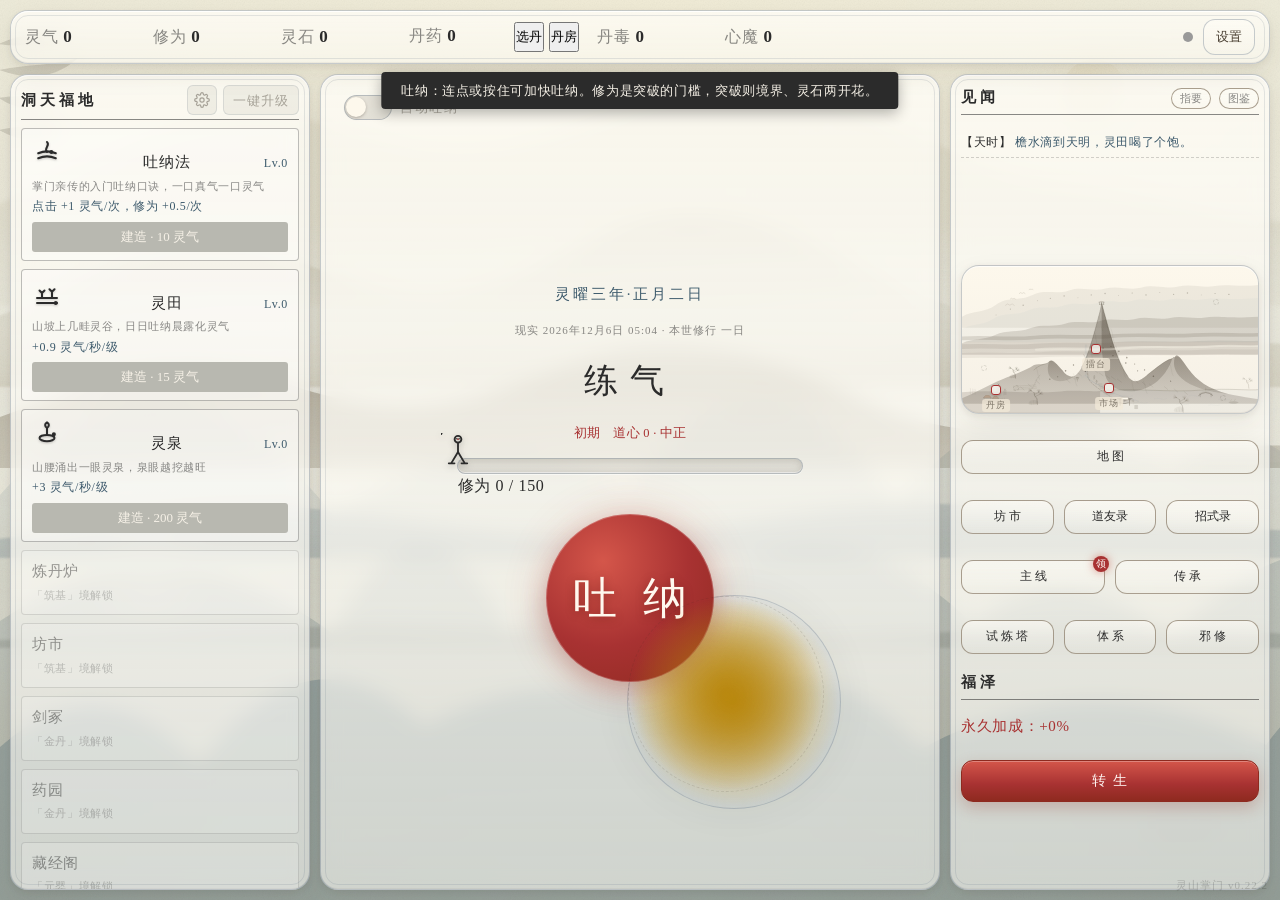
==== commit 114bbe60: "斗法交还玩家编成，奇遇与离线改为五选一，坊市与突破面板同步调整，招式录已移到见闻区，与坊市、道友录并列；见闻区按钮颜色已统一" ====
--- a/index.html
+++ b/index.html
@@ -145,13 +145,13 @@
   </main>
 
   <aside id="right-panel" class="panel">
-    <h2 class="panel-title">见闻 <span style="float:right"><button id="btn-help" class="icon-btn" style="font-size:11px;padding:2px 8px;min-height:0">指要</button> <button id="btn-codex" class="icon-btn" style="font-size:11px;padding:2px 8px;min-height:0">图鉴</button></span></h2>
+    <h2 class="panel-title">见闻 <span style="float:right"><button id="btn-help" class="icon-btn wen-tool-btn">指要</button> <button id="btn-codex" class="icon-btn wen-tool-btn">图鉴</button></span></h2>
     <div id="log-list"></div>
     <div id="map-mini" aria-hidden="true"><span class="mm-dot" style="left:17.3%;top:81.4%"><b>丹房</b></span><span class="mm-dot" style="left:41.8%;top:85.9%"><b>市场</b></span><span class="mm-dot" style="left:49.2%;top:52.7%"><b>擂台</b></span><span class="mm-dot locked" style="left:68.9%;top:18%"></span><span class="mm-dot locked" style="left:5.9%;top:58%"></span><span class="mm-dot locked" style="left:70.4%;top:88.3%"></span><span class="mm-dot locked" style="left:58.9%;top:73.7%"></span></div>
-    <div class="set-row" style="gap:6px"><button id="btn-map" class="btn-primary" style="flex:1">地  图</button></div>
-  <div class="set-row" style="gap:6px"><button id="btn-market" class="icon-btn" style="flex:1">坊 市</button><button id="btn-friends" class="icon-btn" style="flex:1">道友录</button></div>
-    <div class="set-row" style="gap:6px"><button id="btn-quest" class="btn-primary" style="flex:1;position:relative">主 线<span id="quest-dot" style="display:none;position:absolute;top:-5px;right:-5px;min-width:16px;height:16px;line-height:16px;border-radius:999px;background:var(--cinnabar);color:#fff6f2;font-size:10px;text-align:center;box-shadow:0 0 8px rgba(192,57,43,.5)">领</span></button><button id="btn-disciple" class="btn-primary" style="flex:1">传 承</button></div>
-  <div class="set-row" style="gap:6px"><button id="btn-trial" class="icon-btn" style="flex:1">试 炼 塔</button><button id="btn-codexpage" class="icon-btn" style="flex:1">体 系</button><button id="btn-xinmo" class="icon-btn" style="flex:1">邪 修</button></div>
+    <div class="set-row wen-actions"><button id="btn-map" class="icon-btn wen-btn">地  图</button></div>
+    <div class="set-row wen-actions"><button id="btn-market" class="icon-btn wen-btn">坊 市</button><button id="btn-friends" class="icon-btn wen-btn">道友录</button><button id="btn-deck" class="icon-btn wen-btn">招式录</button></div>
+    <div class="set-row wen-actions"><button id="btn-quest" class="icon-btn wen-btn" style="position:relative">主 线<span id="quest-dot" style="display:none;position:absolute;top:-5px;right:-5px;min-width:16px;height:16px;line-height:16px;border-radius:999px;background:var(--cinnabar);color:#fff6f2;font-size:10px;text-align:center;box-shadow:0 0 8px rgba(192,57,43,.5)">领</span></button><button id="btn-disciple" class="icon-btn wen-btn">传 承</button></div>
+    <div class="set-row wen-actions"><button id="btn-trial" class="icon-btn wen-btn">试 炼 塔</button><button id="btn-codexpage" class="icon-btn wen-btn">体 系</button><button id="btn-xinmo" class="icon-btn wen-btn">邪 修</button></div>
     <h2 class="panel-title">福泽</h2>
     <div id="perm-list"></div>
     <button id="btn-rebirth" class="btn-primary">转 生</button>
@@ -166,7 +166,7 @@
 
 <div id="page-root"></div>
 <div id="modal-root"></div>
-<div id="version-mark">灵山掌门 v0.21.1</div>
+<div id="version-mark">灵山掌门</div>
 <div id="toast-root"></div>
 <div id="fatal-overlay" class="hidden"></div>
 
@@ -180,7 +180,7 @@
 <script src="js/mapart.js"></script>
 <script src="js/ui.js"></script>
 <script src="js/ambient.js"></script>
-<script src="js/battle_fx_v2.js"></script>
+<script src="js/battle_fx.js"></script>
 <script src="js/battle.js"></script>
 <script src="js/trial.js"></script>
 <script src="js/quest.js"></script>
--- a/css/main.css
+++ b/css/main.css
@@ -386,6 +386,14 @@
 #perm-list { font-size: 12px; color: var(--ink-soft); min-height: 40px; }
 .perm-total { font-size: 15px; color: var(--cinnabar); }
 .perm-item { padding: 2px 0; }
+.wen-actions { gap:6px; }
+#right-panel .wen-btn { flex:1 1 0; min-width:0; min-height:34px; padding:6px 5px; border-color:rgba(122,106,85,.62); background:linear-gradient(180deg,rgba(255,255,255,.5),rgba(122,106,85,.1)); color:var(--ink,#292b29); font-size:12px; white-space:nowrap; }
+#right-panel .wen-btn:hover,#right-panel .wen-btn:focus-visible { border-color:var(--cinnabar,#9d392c); background:rgba(157,57,44,.08); color:var(--cinnabar,#9d392c); }
+#right-panel .wen-btn:active { background:rgba(157,57,44,.14); }
+#right-panel .wen-tool-btn { min-height:0; padding:2px 8px; border-color:rgba(122,106,85,.62); background:rgba(255,255,255,.34); color:var(--ink-soft,#7a6a55); font-size:11px; }
+#right-panel .wen-tool-btn:hover,#right-panel .wen-tool-btn:focus-visible { border-color:var(--cinnabar,#9d392c); color:var(--cinnabar,#9d392c); }
+html.night #right-panel .wen-btn { border-color:rgba(194,178,145,.42); background:linear-gradient(180deg,rgba(43,52,65,.92),rgba(27,34,44,.92)); color:#ded4c2; }
+html.night #right-panel .wen-tool-btn { border-color:rgba(194,178,145,.36); background:rgba(43,52,65,.72); color:#bdb3a2; }
 
 /* ── Tooltip ── */
 [data-tip] { position: relative; }
@@ -679,11 +687,16 @@
 .deck-row { display:flex; gap:8px; justify-content:center; flex-wrap:wrap; }
 .deck-col { flex:1; min-width:118px; max-width:150px; }
 .deck-kind { text-align:center; font-size:12px; letter-spacing:3px; color:var(--cinnabar,#c0392b); border-bottom:1px solid rgba(122,106,85,.5); padding-bottom:4px; margin-bottom:6px; }
-.deck-card { display:block; width:100%; margin-bottom:6px; padding:7px 6px; background:linear-gradient(180deg,rgba(58,50,38,.9),rgba(30,26,20,.9)); border:1px solid #5d5142; border-radius:8px; color:var(--ink,#e8dcc8); cursor:pointer; text-align:center; font-size:12px; transition:border-color .12s ease, transform .12s ease; }
+.deck-card { display:block; width:100%; min-height:58px; margin-bottom:6px; padding:7px 6px 8px; background:linear-gradient(180deg,rgba(58,50,38,.9),rgba(30,26,20,.9)); border:1px solid #5d5142; border-radius:8px; color:var(--ink,#e8dcc8); cursor:pointer; text-align:center; font-size:12px; transition:border-color .12s ease,background .12s ease,box-shadow .12s ease,transform .12s ease; }
 .deck-card:hover { border-color:var(--cinnabar,#c0392b); transform:translateY(-2px); }
+.deck-card:active { transform:translateY(0); }
 .deck-card b { display:block; font-size:12.5px; margin-bottom:2px; }
-.deck-card span { display:block; font-size:10.5px; color:#c8a86a; }
-.deck-card-on { border-color:#e8c34a; box-shadow:0 0 8px rgba(232,195,74,.35); }
+.deck-card span { display:block; font-size:10.5px; }
+.deck-card .deck-card-meta { min-height:16px; color:#c8a86a; }
+.deck-card-off { background:linear-gradient(180deg,rgba(58,50,38,.82),rgba(30,26,20,.88)); border-color:#5d5142; }
+.deck-card-on { background:linear-gradient(180deg,rgba(42,91,78,.96),rgba(24,54,48,.96)); border-color:#e8c34a; box-shadow:inset 0 0 0 1px rgba(232,195,74,.18),0 0 9px rgba(232,195,74,.3); color:#fff8e8; }
+.deck-card-on .deck-card-meta { color:#f0d88b; }
+.deck-card:focus-visible { outline:2px solid var(--cinnabar,#c0392b); outline-offset:2px; }
 .deck-card-locked { opacity:.42; filter:grayscale(.7); cursor:not-allowed; }
 
 /* ── 大师兄档位选择 ── */
@@ -697,9 +710,46 @@
 /* ── 体系一览弹窗 & 更新公告 ── */
 .codexpage-card { width:min(860px, 94vw); }
 .codexpage-frame { width:100%; height:min(66vh, 560px); border:1px solid var(--ink-soft,#7a6a55); border-radius:8px; background:#15130f; }
-.update-notes { max-height:52vh; overflow-y:auto; }
-.un-line { font-size:13px; line-height:1.9; padding:7px 4px 7px 2px; border-bottom:1px dashed rgba(122,106,85,.35); color:var(--ink,#e8dcc8); }
+.update-center { width:min(780px,94vw); max-height:min(82vh,720px); padding:20px; overflow:hidden; }
+.update-head { display:flex; align-items:flex-start; justify-content:space-between; gap:14px; padding-bottom:12px; border-bottom:1px solid rgba(122,106,85,.42); }
+.update-head .modal-title { margin:0; }
+.update-current { margin-top:4px; font-size:11px; color:var(--ink-soft,#7a6a55); }
+.update-close { width:34px; min-width:34px; height:34px; padding:0; }
+.update-layout { display:grid; grid-template-columns:132px minmax(0,1fr); min-height:0; height:min(58vh,480px); }
+.update-versions { padding:12px 10px 12px 0; border-right:1px solid rgba(122,106,85,.32); overflow-y:auto; }
+.update-version { position:relative; display:flex; flex-direction:column; width:100%; min-height:54px; padding:9px 28px 8px 10px; border:0; border-left:2px solid transparent; background:transparent; color:var(--ink-soft,#7a6a55); text-align:left; cursor:pointer; }
+.update-version:hover,.update-version.is-active { color:var(--ink,#292b29); border-left-color:var(--cinnabar,#9d392c); background:rgba(122,106,85,.08); }
+.update-version span { font-size:13px; font-weight:700; }
+.update-version small { margin-top:3px; font-size:10px; }
+.update-version i { position:absolute; right:7px; top:9px; min-width:18px; height:18px; border-radius:9px; background:var(--cinnabar,#9d392c); color:#fff7e8; font:normal 10px/18px sans-serif; text-align:center; }
+.update-article { min-width:0; padding:16px 4px 10px 20px; overflow-y:auto; }
+.update-article-head { padding-bottom:10px; border-bottom:1px dashed rgba(122,106,85,.32); }
+.update-article-head h2 { margin:3px 0 5px; font-size:20px; letter-spacing:2px; }
+.update-article-head p { margin:0; color:var(--ink-soft,#7a6a55); font-size:12px; line-height:1.65; }
+.update-date { font-size:10px; color:var(--cinnabar,#9d392c); }
+.update-notes { overflow:visible; }
+.update-section { padding:12px 0 3px; }
+.update-section h3 { margin:0 0 5px; font-size:13px; letter-spacing:1px; color:var(--cinnabar,#9d392c); }
+.update-section ul { margin:0; padding-left:1.4em; }
+.update-section li { margin:5px 0; font-size:12.5px; line-height:1.7; color:var(--ink,#292b29); }
+.update-actions { display:flex; justify-content:flex-end; align-items:center; gap:8px; padding-top:12px; border-top:1px solid rgba(122,106,85,.32); }
+.update-unread-count { display:inline-block; margin-left:8px; padding:2px 6px; border-radius:8px; background:var(--cinnabar,#9d392c); color:#fff7e8; font-size:10px; line-height:1.2; }
+.un-line { font-size:13px; line-height:1.9; padding:7px 4px 7px 2px; border-bottom:1px dashed rgba(122,106,85,.35); color:var(--ink,#292b29); }
 .un-line:last-child { border-bottom:none; }
+
+@media (max-width:600px) {
+  .update-center { width:94vw; max-height:88vh; padding:14px 12px; }
+  .update-head { padding-bottom:9px; }
+  .update-layout { display:flex; flex-direction:column; height:min(66vh,560px); }
+  .update-versions { display:flex; flex:0 0 auto; gap:6px; padding:9px 0; border-right:0; border-bottom:1px solid rgba(122,106,85,.32); overflow-x:auto; overflow-y:hidden; }
+  .update-version { flex:0 0 104px; width:104px; min-height:46px; padding:7px 24px 6px 8px; border-left:0; border-bottom:2px solid transparent; }
+  .update-version:hover,.update-version.is-active { border-left-color:transparent; border-bottom-color:var(--cinnabar,#9d392c); }
+  .update-article { flex:1; padding:13px 3px 8px; }
+  .update-article-head h2 { font-size:17px; }
+  .update-section { padding-top:10px; }
+  .update-section li { font-size:12px; line-height:1.65; }
+  .update-actions { justify-content:space-between; }
+}
 
 /* ═══ v0.21 批一：仙侠背景三层 + 移动端手感修复 ═══ */
 /* 全局：去除触摸高亮/长按选中/长按菜单 */
--- a/css/ms-upgrade.css
+++ b/css/ms-upgrade.css
@@ -758,60 +758,6 @@
 /* ── 招式飞影：五行各一形（2026-09-13 第二版） ──
    金＝斜切剑光  木＝弯藤带叶  水＝水箭带尾迹  火＝火球跳动  土＝双岩旋转  无相＝气浪圆环 */
 .bfx-fx{position:absolute;inset:0;pointer-events:none}
-
-/* Battle FX v2: one canvas layer, one SVG subject, one feedback layer. */
-.bfx2-stage{position:absolute;inset:0;overflow:hidden;isolation:isolate;background:radial-gradient(ellipse at 50% 85%,rgba(135,150,164,.14),transparent 62%)}
-.bfx2-stage::after{content:"";position:absolute;inset:0;z-index:2;pointer-events:none;opacity:0;background:radial-gradient(circle at 50% 48%,color-mix(in srgb,var(--cast-color,#d8cda8) 16%,transparent),transparent 48%),linear-gradient(90deg,rgba(18,23,25,.12),transparent 34% 66%,rgba(18,23,25,.12));transition:opacity .18s ease}.bfx2-stage.is-casting::after{opacity:1}.bfx2-stage.bfx2-quake{animation:bfx2-quake .28s ease-out}@keyframes bfx2-quake{0%,100%{transform:translate(0)}20%{transform:translate(-3px,2px)}45%{transform:translate(4px,-1px)}70%{transform:translate(-2px,-1px)}}
-.bfx2-canvas{position:absolute;inset:0;width:100%;height:100%;z-index:1;pointer-events:none}
-.bfx2-name{position:absolute;bottom:7px;z-index:6;max-width:36%;overflow:hidden;text-overflow:ellipsis;white-space:nowrap;font:12px/1.2 Georgia,"Songti SC",serif;color:var(--ink-soft);text-shadow:0 1px 3px var(--paper)}.bfx2-name.name-my{left:14px}.bfx2-name.name-op{right:14px;text-align:right}
-.bfx2-fighter{position:absolute;bottom:26px;width:82px;height:133px;z-index:3;transition:transform .38s cubic-bezier(.2,.7,.25,1),filter .3s ease;transform-origin:50% 100%}
-.bfx2-fighter.side-my{left:11%}.bfx2-fighter.side-op{right:11%}.bfx2-body{display:block;overflow:visible;animation:bfx2-idle 3s ease-in-out infinite}.side-op .bfx2-body{animation-delay:-1.4s}
-.bfx2-aura{opacity:.13;filter:blur(6px);animation:bfx2-aura 2.4s ease-in-out infinite}
-@keyframes bfx2-idle{0%,100%{transform:translateY(0)}50%{transform:translateY(-3px)}}@keyframes bfx2-aura{0%,100%{opacity:.08}50%{opacity:.24}}
-.bfx2-fighter.bfx2-casting{transform:translateY(-5px) scale(1.06);filter:brightness(1.18)}.bfx2-fighter.bfx2-ready{transform:translateY(-4px) scale(1.04)}
-.bfx2-fighter.bfx2-enter{animation:bfx2-enter .7s cubic-bezier(.2,.8,.3,1)}@keyframes bfx2-enter{0%{opacity:0;transform:translateY(18px) scale(.82)}100%{opacity:1;transform:none}}
-.bfx2-fighter.bfx2-hurt .bfx2-body{animation:bfx2-hurt .38s ease}.bfx2-fighter.bfx2-hurt.is-strong{filter:brightness(1.35)}@keyframes bfx2-hurt{0%,100%{transform:translateX(0)}25%{transform:translateX(-6px) rotate(-3deg)}55%{transform:translateX(5px) rotate(2deg)}80%{transform:translateX(-2px)}}
-.bfx2-fighter.bfx2-down{transform:rotate(72deg) translateY(10px);opacity:.42;transform-origin:50% 94%;transition:all .6s ease}
-.bfx2-dom{position:absolute;inset:0;z-index:4;pointer-events:none}.bfx2-subject{position:absolute;width:84px;height:84px;margin:-42px;transform-origin:center;filter:drop-shadow(0 0 5px var(--b)) drop-shadow(0 0 12px color-mix(in srgb,var(--b) 55%,transparent));opacity:0}.bfx2-subject::before{content:"";position:absolute;inset:10px;border:1px solid var(--a);border-radius:50%;opacity:.28;transform:scale(.7)}.bfx2-subject svg{position:relative;width:100%;height:100%;overflow:visible}.bfx2-subject.phase-cast svg{animation:bfx2-sigil-pulse .42s ease-in-out}.bfx2-subject.phase-flight{filter:drop-shadow(-10px 2px 7px var(--b))}.bfx2-subject.phase-impact::before{animation:bfx2-detail-ring .55s ease-out}.bfx2-subject.phase-cast{animation:bfx2-cast .55s ease-out forwards}.bfx2-subject.phase-flight{animation:bfx2-flight .42s cubic-bezier(.25,.7,.3,1) forwards}.bfx2-subject.phase-impact{animation:bfx2-impact .58s ease-out forwards}
-.bfx2-subject.phase-self{animation:bfx2-self .8s ease-out forwards}.bfx2-subject.side-op{transform:scaleX(-1)}
-.bfx2-subject.phase-impact.impact-redline{width:176px;margin-left:-88px;animation-name:bfx2-redline}.bfx2-subject.phase-impact.impact-windcut{animation-name:bfx2-windcut}.bfx2-subject.phase-impact.impact-cross{animation-name:bfx2-crosscut}.bfx2-subject.phase-impact.impact-pierce{animation-name:bfx2-pierce}.bfx2-subject.phase-impact.impact-icetree{animation-name:bfx2-icegrow}.bfx2-subject.phase-impact.impact-cage,.bfx2-subject.phase-impact.impact-bind{animation-name:bfx2-cage}.bfx2-subject.phase-impact.impact-lotusfire{animation-name:bfx2-firelotus}.bfx2-subject.phase-impact.impact-void{animation-name:bfx2-void}.bfx2-subject.phase-impact.impact-pillar,.bfx2-subject.phase-impact.impact-giantbolt{animation-name:bfx2-pillar}.bfx2-subject.phase-impact.impact-starburst{animation-name:bfx2-starburst2}.bfx2-subject.phase-impact.impact-five,.bfx2-subject.phase-impact.impact-judgment{animation-name:bfx2-fiveburst}.bfx2-subject.phase-impact.impact-spear{animation-name:bfx2-spear}.bfx2-subject.phase-impact.impact-rampart{animation-name:bfx2-rampart}
-@keyframes bfx2-cast{0%{opacity:0;transform:scale(.35) rotate(-45deg)}35%{opacity:1}100%{opacity:.1;transform:scale(1.18) rotate(25deg)}}
-@keyframes bfx2-flight{0%{opacity:0;transform:translate(0,0) scale(.55)}22%{opacity:1}100%{opacity:.35;transform:translate(var(--tx),var(--ty)) scale(1.05)}}
-@keyframes bfx2-impact{0%{opacity:0;transform:scale(.28) rotate(-25deg)}22%{opacity:1;transform:scale(1.18) rotate(0)}100%{opacity:0;transform:scale(1.28) rotate(18deg)}}
-@keyframes bfx2-self{0%{opacity:0;transform:scale(.45) rotate(-25deg)}25%{opacity:1}100%{opacity:0;transform:scale(1.2) rotate(25deg)}}
-@keyframes bfx2-sigil-pulse{0%{filter:brightness(.8)}45%{filter:brightness(1.65)}100%{filter:brightness(1)}}@keyframes bfx2-detail-ring{0%{opacity:.8;transform:scale(.35)}100%{opacity:0;transform:scale(1.7)}}
-@keyframes bfx2-redline{0%{opacity:0;transform:scaleX(.02)}18%,55%{opacity:1;transform:scaleX(1)}100%{opacity:0;transform:scaleX(1.08)}}
-@keyframes bfx2-windcut{0%{opacity:0;transform:scale(.4) rotate(-18deg)}25%{opacity:1}100%{opacity:0;transform:scale(1.7) rotate(24deg)}}
-@keyframes bfx2-crosscut{0%{opacity:0;transform:scale(.3) rotate(-50deg)}30%{opacity:1;transform:scale(1.15) rotate(0)}100%{opacity:0;transform:scale(1.4) rotate(18deg)}}
-@keyframes bfx2-pierce{0%{opacity:0;transform:scaleX(.15) rotate(-16deg)}25%{opacity:1}100%{opacity:0;transform:scaleX(1.65) rotate(-16deg)}}
-@keyframes bfx2-icegrow{0%{opacity:0;transform:scaleY(.1);transform-origin:50% 100%}32%{opacity:1;transform:scaleY(1.1);transform-origin:50% 100%}100%{opacity:0;transform:scale(1.18)}}
-@keyframes bfx2-cage{0%{opacity:0;transform:scaleX(1.6) scaleY(.2);transform-origin:50% 100%}35%{opacity:1;transform:scale(1);transform-origin:50% 100%}100%{opacity:0;transform:scale(.82,1.15)}}
-@keyframes bfx2-firelotus{0%{opacity:0;transform:scale(.25) rotate(-35deg)}34%{opacity:1;transform:scale(1.2) rotate(0)}100%{opacity:0;transform:scale(1.55) rotate(35deg);filter:brightness(1.7)}}
-@keyframes bfx2-void{0%{opacity:0;transform:scale(1.8)}45%{opacity:1;transform:scale(.35)}75%{opacity:1;transform:scale(.2)}100%{opacity:0;transform:scale(1.75)}}
-@keyframes bfx2-pillar{0%{opacity:0;transform:scale(.25,1.8);transform-origin:50% 100%}28%{opacity:1;transform:scale(.8,1.5);transform-origin:50% 100%}100%{opacity:0;transform:scale(1.4,2)}}
-@keyframes bfx2-starburst2{0%{opacity:0;transform:scale(.1) rotate(0)}24%{opacity:1;transform:scale(1.2) rotate(22deg)}100%{opacity:0;transform:scale(1.75) rotate(55deg)}}
-@keyframes bfx2-fiveburst{0%{opacity:0;transform:scale(.2) rotate(-72deg)}28%{opacity:1;transform:scale(1.18) rotate(0)}100%{opacity:0;transform:scale(1.6) rotate(108deg)}}
-@keyframes bfx2-spear{0%{opacity:0;transform:scaleX(.15) translateX(-35px)}24%{opacity:1}100%{opacity:0;transform:scaleX(1.75) translateX(18px)}}
-@keyframes bfx2-rampart{0%{opacity:0;transform:translateY(38px) scaleY(.25);transform-origin:50% 100%}34%{opacity:1;transform:translateY(0) scaleY(1.1);transform-origin:50% 100%}100%{opacity:0;transform:scale(1.25)}}
-.bfx2-subject.motion-volley.phase-flight{animation-name:bfx2-volley}.bfx2-subject.motion-zigzag.phase-flight{animation-name:bfx2-zigzag}.bfx2-subject.motion-flash.phase-flight{animation-name:bfx2-flash-cut;animation-timing-function:steps(2,end)}.bfx2-subject.motion-ground.phase-flight{animation-name:bfx2-ground-run}.bfx2-subject.motion-swell.phase-flight{animation-name:bfx2-swell}.bfx2-subject.motion-sky.phase-flight{animation-name:bfx2-skyfall}.bfx2-subject.motion-compress.phase-flight{animation-name:bfx2-compress}
-@keyframes bfx2-volley{0%{opacity:0;transform:translate(0) scale(.5)}20%{opacity:1}65%{transform:translate(var(--tx68),calc(var(--ty68) - 18px)) rotate(-8deg)}100%{opacity:.2;transform:translate(var(--tx),var(--ty)) scale(1.2)}}
-@keyframes bfx2-zigzag{0%{opacity:0;transform:translate(0)}22%{opacity:1;transform:translate(var(--tx22),calc(var(--ty22) - 18px))}52%{transform:translate(var(--tx55),calc(var(--ty55) + 15px))}78%{transform:translate(var(--tx78),calc(var(--ty78) - 10px))}100%{opacity:0;transform:translate(var(--tx),var(--ty))}}
-@keyframes bfx2-flash-cut{0%{opacity:0;transform:translate(0) scale(.4)}45%{opacity:1;transform:translate(var(--tx22),var(--ty22)) scale(1)}55%{transform:translate(var(--tx90),var(--ty90))}100%{opacity:0;transform:translate(var(--tx),var(--ty)) scale(1.3)}}
-@keyframes bfx2-ground-run{0%{opacity:0;transform:translate(0,26px) scale(.5)}20%{opacity:1}100%{opacity:0;transform:translate(var(--tx),calc(var(--ty) + 26px)) scale(1.4)}}
-@keyframes bfx2-swell{0%{opacity:0;transform:translate(0,25px) scale(.3)}45%{opacity:1;transform:translate(calc(var(--tx)*.55),calc(var(--ty)*.55 + 8px)) scale(1.45)}100%{opacity:0;transform:translate(var(--tx),var(--ty)) scale(2)}}
-@keyframes bfx2-skyfall{0%{opacity:0;transform:translate(var(--tx),calc(var(--ty) - 100px)) scale(.35)}25%{opacity:1}100%{opacity:0;transform:translate(var(--tx),var(--ty)) scale(1.25)}}
-@keyframes bfx2-compress{0%{opacity:0;transform:translate(0) scale(1.5)}45%{opacity:1;transform:translate(calc(var(--tx)*.45),calc(var(--ty)*.45)) scale(.35)}100%{opacity:0;transform:translate(var(--tx),var(--ty)) scale(1.6)}}
-.bfx2-guard{position:absolute;z-index:3;bottom:14px;width:124px;height:144px;margin-left:-62px;pointer-events:none;opacity:0;transform:scale(.72)}.bfx2-guard.guard-my{left:calc(11% + 41px)}.bfx2-guard.guard-op{left:calc(89% - 41px)}.bfx2-guard.is-up{animation:bfx2-guard-up .48s ease-out forwards}.bfx2-guard.is-hit{animation:bfx2-guard-hit .4s ease}.bfx2-guard.is-break{animation:bfx2-guard-break .65s ease-out forwards}.guard-emblem{position:absolute;left:24px;top:20px;width:76px;height:76px;opacity:.86;filter:drop-shadow(0 0 8px var(--guard-accent,#e5c66e))}.guard-emblem svg{width:100%;height:100%}.guard-shell{position:absolute;inset:5px 12px 0;border:2px solid rgba(232,206,130,.75);border-radius:48% 48% 38% 38%;box-shadow:inset 0 0 18px rgba(232,206,130,.23),0 0 16px rgba(232,206,130,.36)}.guard-fractures{position:absolute;inset:22px 26px;background:linear-gradient(55deg,transparent 46%,rgba(255,255,255,.65) 48% 51%,transparent 53%),linear-gradient(-40deg,transparent 46%,rgba(255,255,255,.4) 48% 51%,transparent 53%);opacity:0}.is-hit .guard-fractures{opacity:1}.is-break .guard-fractures{animation:bfx2-fracture .5s ease-out}
-.guard-bell .guard-shell{border-radius:46% 46% 14% 14%;border-width:3px}.guard-turtle .guard-shell{inset:28px 5px 8px;border-radius:50%;border-color:#83bad2}.guard-ironcoat .guard-shell{border-radius:24%;border:4px double #b4aa91;box-shadow:inset 0 0 8px #726752}.guard-xuanwu .guard-shell{inset:16px 0 0;border-radius:45% 45% 20% 20%;border-color:#9b8461;border-width:4px}.guard-sutra .guard-shell{border:3px double #f2d071;box-shadow:0 0 22px rgba(242,208,113,.55),inset 0 0 22px rgba(242,208,113,.3)}.guard-stardome .guard-shell{inset:-2px 0 0;border-color:#d5e1ff;border-style:dotted;animation:bfx2-dome 7s linear infinite}.guard-stardome .guard-emblem{animation:bfx2-dome 9s linear infinite reverse}@keyframes bfx2-dome{to{transform:rotate(360deg)}}
-.guard-bell.is-hit .guard-shell{animation:bfx2-bell-hit .42s ease}.guard-bell.is-hit::after{content:"";position:absolute;left:4px;right:4px;top:56px;height:28px;border:2px solid #f0d284;border-radius:50%;animation:bfx2-resonance .5s ease-out}
-.guard-turtle.is-hit .guard-shell{animation:bfx2-shell-brace .42s ease}.guard-ironcoat.is-hit .guard-shell{animation:bfx2-plate-hit .4s steps(3,end)}.guard-xuanwu.is-hit .guard-shell{animation:bfx2-mountain-hit .46s ease}.guard-sutra.is-hit .guard-emblem{animation:bfx2-script-hit .45s ease}.guard-stardome.is-hit .guard-shell{animation:bfx2-star-hit .45s ease}
-@keyframes bfx2-bell-hit{35%{transform:skewX(-4deg);filter:brightness(1.6)}70%{transform:skewX(3deg)}}@keyframes bfx2-resonance{to{opacity:0;transform:scale(1.5)}}
-@keyframes bfx2-shell-brace{35%{transform:scale(.9,1.08);border-width:5px}75%{transform:scale(1.03,.96)}}@keyframes bfx2-plate-hit{33%{transform:translateX(4px)}66%{transform:translateX(-3px)}}
-@keyframes bfx2-mountain-hit{35%{transform:translateY(5px) scaleX(1.05);filter:brightness(1.35)}70%{transform:translateY(-2px)}}@keyframes bfx2-script-hit{35%{transform:scale(1.18);filter:brightness(1.8)}100%{transform:scale(1)}}@keyframes bfx2-star-hit{35%{transform:rotate(12deg) scale(1.08);filter:brightness(1.8)}}
-@keyframes bfx2-guard-up{0%{opacity:0;transform:scale(.68) translateY(12px)}100%{opacity:.9;transform:scale(1)}}@keyframes bfx2-guard-hit{0%,100%{transform:scale(1)}35%{transform:scale(1.08) translateX(4px)}70%{transform:scale(.96) translateX(-3px)}}@keyframes bfx2-guard-break{0%{opacity:.9;transform:scale(1)}100%{opacity:0;transform:scale(1.22) rotate(10deg)}}@keyframes bfx2-fracture{100%{transform:scale(1.3);opacity:0}}
-.bfx2-floats{position:absolute;inset:0;z-index:8;pointer-events:none}.bfx2-float{position:absolute;bottom:100px;font:700 18px/1.1 Georgia,serif;text-shadow:0 2px 5px #111;animation:bfx2-float 1.25s ease-out forwards}.bfx2-float.damage,.bfx2-float.dmg{color:#f08c76}.bfx2-float.crit{color:#ffd56b;font-size:23px}.bfx2-float.block,.bfx2-float.shield{color:#d9bf6e}.bfx2-float.heal{color:#8fe0a0}.bfx2-float.poison{color:#bc85d9}.bfx2-float.tag,.bfx2-float.weak,.bfx2-float.tag-weak{font-size:12px;color:#e8dcc8;bottom:126px}@keyframes bfx2-float{0%{opacity:0;transform:translateY(8px) scale(.7)}18%{opacity:1;transform:translateY(0) scale(1)}100%{opacity:0;transform:translateY(-34px) scale(.94)}}
-@media (max-width:480px){.bfx2-fighter{width:66px;height:107px}.bfx2-guard.guard-my{left:calc(11% + 33px)}.bfx2-guard.guard-op{left:calc(89% - 33px)}.bfx2-float{bottom:94px;font-size:16px}.bfx2-float.tag,.bfx2-float.weak{bottom:112px}}
-html.lowfx .bfx2-canvas{opacity:.78}html.lowfx .bfx2-subject{filter:none}@media (prefers-reduced-motion:reduce){.bfx2-body,.bfx2-aura,.bfx2-subject,.bfx2-guard,.bfx2-float{animation-duration:.2s!important}}
 
 /* Rebuilt layered skill language: orbit -> core -> bloom -> fragments. */
 .bfx-cast-scene,.bfx-impact-scene{position:absolute;width:1px;height:1px;pointer-events:none;z-index:5;color:var(--scene-a)}
@@ -1748,3 +1694,39 @@
   0%{transform:translateY(0);opacity:0}
   25%{opacity:.95}
   100%{transform:translateY(40px);opacity:0}}
+/* ── 留言板（设置页，2026-09-21）───────────────────────────────────────────────
+   设置面板底部一块：输入框 + 递交按钮 + 一行标语。底色/线色全用会翻转的语义变量，
+   昼夜自动适配；与上方「导入存档」那排表单同一族（dai 线、paper 底、ink 字）。 */
+.fb-box{margin-top:14px;padding-top:10px;border-top:1px dashed var(--ms-dai-3)}
+.fb-title{font-size:14px;letter-spacing:4px;color:var(--cinnabar);margin-bottom:4px}
+.fb-textarea{height:84px;font-family:inherit;font-size:13px;line-height:1.8;resize:vertical}
+.fb-slogan{text-align:center;font-size:13px;letter-spacing:1px;color:var(--cinnabar);margin-top:4px}
+#fb-send:disabled{opacity:.5;cursor:default}
+
+/* ── 奇遇「几件选一件」（2026-09-21）────────────────────────────────────────────
+   候选卡沿用 .ev-option 的底/线/悬停，只改成左对齐两段式：标题 + 一行概要。
+   概要字色用 ink-4（会翻转的淡墨），夜间不会糊成一片。 */
+.ev-pick-row{display:flex;align-items:baseline;flex-wrap:wrap;gap:4px 8px;text-align:left;padding:12px 14px}
+.ev-pick-row b{font-size:16px;letter-spacing:1px}
+.ev-pick-desc{font-size:12.5px;color:var(--ms-ink-4);line-height:1.7}
+
+/* 市集新品行里的「已淬 / 现存」徽标 */
+.rebirth-item .ev-badge{margin-left:6px}
+
+/* ── 手机端同步（2026-09-21）─────────────────────────────────────────────────
+   ① 留言板：小屏收一档高度，按钮撑满一行好点；
+   ② 候选卡：字号各降一档，标题与概要分行，长文案不挤成一条；
+   ③ 手牌：改成自配卡组后张数固定（最多 8 张），窄屏两行放得下就让它自然撑开，
+      放不下才在区内滚动——不再固定 172px 把牌裁掉。 */
+@media (max-width:480px){
+  /* 设置页里的主按钮不许换行（「保存」曾被压成竖排两字） */
+  .set-row .btn-primary{white-space:nowrap;flex:0 0 auto}
+  #set-key{min-width:0}
+  .fb-textarea{height:74px;font-size:12.5px}
+  .fb-box .set-row{justify-content:stretch}
+  .fb-box #fb-send{flex:1;padding:8px 0}
+  .ev-pick-row{padding:10px 12px}
+  .ev-pick-row b{font-size:14.5px}
+  .ev-pick-desc{font-size:11.5px;flex-basis:100%}
+  .battle-hands{height:auto;max-height:190px}
+}
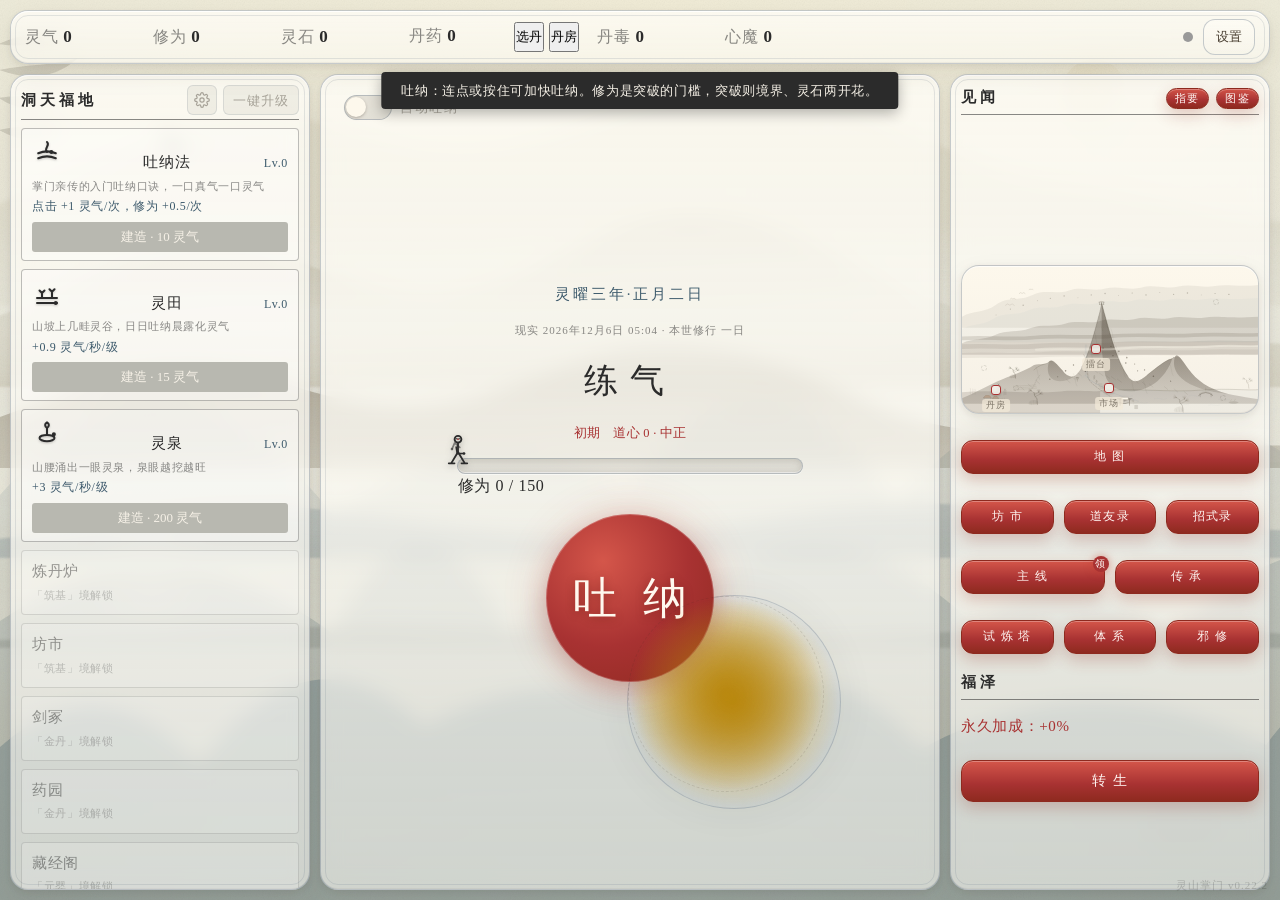
==== commit a64150d1: "按钮颜色修正" ====
--- a/index.html
+++ b/index.html
@@ -145,13 +145,13 @@
   </main>
 
   <aside id="right-panel" class="panel">
-    <h2 class="panel-title">见闻 <span style="float:right"><button id="btn-help" class="icon-btn wen-tool-btn">指要</button> <button id="btn-codex" class="icon-btn wen-tool-btn">图鉴</button></span></h2>
+    <h2 class="panel-title">见闻 <span style="float:right"><button id="btn-help" class="btn-primary wen-tool-btn">指要</button> <button id="btn-codex" class="btn-primary wen-tool-btn">图鉴</button></span></h2>
     <div id="log-list"></div>
     <div id="map-mini" aria-hidden="true"><span class="mm-dot" style="left:17.3%;top:81.4%"><b>丹房</b></span><span class="mm-dot" style="left:41.8%;top:85.9%"><b>市场</b></span><span class="mm-dot" style="left:49.2%;top:52.7%"><b>擂台</b></span><span class="mm-dot locked" style="left:68.9%;top:18%"></span><span class="mm-dot locked" style="left:5.9%;top:58%"></span><span class="mm-dot locked" style="left:70.4%;top:88.3%"></span><span class="mm-dot locked" style="left:58.9%;top:73.7%"></span></div>
-    <div class="set-row wen-actions"><button id="btn-map" class="icon-btn wen-btn">地  图</button></div>
-    <div class="set-row wen-actions"><button id="btn-market" class="icon-btn wen-btn">坊 市</button><button id="btn-friends" class="icon-btn wen-btn">道友录</button><button id="btn-deck" class="icon-btn wen-btn">招式录</button></div>
-    <div class="set-row wen-actions"><button id="btn-quest" class="icon-btn wen-btn" style="position:relative">主 线<span id="quest-dot" style="display:none;position:absolute;top:-5px;right:-5px;min-width:16px;height:16px;line-height:16px;border-radius:999px;background:var(--cinnabar);color:#fff6f2;font-size:10px;text-align:center;box-shadow:0 0 8px rgba(192,57,43,.5)">领</span></button><button id="btn-disciple" class="icon-btn wen-btn">传 承</button></div>
-    <div class="set-row wen-actions"><button id="btn-trial" class="icon-btn wen-btn">试 炼 塔</button><button id="btn-codexpage" class="icon-btn wen-btn">体 系</button><button id="btn-xinmo" class="icon-btn wen-btn">邪 修</button></div>
+    <div class="set-row wen-actions"><button id="btn-map" class="btn-primary wen-btn">地  图</button></div>
+    <div class="set-row wen-actions"><button id="btn-market" class="btn-primary wen-btn">坊 市</button><button id="btn-friends" class="btn-primary wen-btn">道友录</button><button id="btn-deck" class="btn-primary wen-btn">招式录</button></div>
+    <div class="set-row wen-actions"><button id="btn-quest" class="btn-primary wen-btn" style="position:relative">主 线<span id="quest-dot" style="display:none;position:absolute;top:-5px;right:-5px;min-width:16px;height:16px;line-height:16px;border-radius:999px;background:var(--cinnabar);color:#fff6f2;font-size:10px;text-align:center;box-shadow:0 0 8px rgba(192,57,43,.5)">领</span></button><button id="btn-disciple" class="btn-primary wen-btn">传 承</button></div>
+    <div class="set-row wen-actions"><button id="btn-trial" class="btn-primary wen-btn">试 炼 塔</button><button id="btn-codexpage" class="btn-primary wen-btn">体 系</button><button id="btn-xinmo" class="btn-primary wen-btn">邪 修</button></div>
     <h2 class="panel-title">福泽</h2>
     <div id="perm-list"></div>
     <button id="btn-rebirth" class="btn-primary">转 生</button>
--- a/css/main.css
+++ b/css/main.css
@@ -387,13 +387,8 @@
 .perm-total { font-size: 15px; color: var(--cinnabar); }
 .perm-item { padding: 2px 0; }
 .wen-actions { gap:6px; }
-#right-panel .wen-btn { flex:1 1 0; min-width:0; min-height:34px; padding:6px 5px; border-color:rgba(122,106,85,.62); background:linear-gradient(180deg,rgba(255,255,255,.5),rgba(122,106,85,.1)); color:var(--ink,#292b29); font-size:12px; white-space:nowrap; }
-#right-panel .wen-btn:hover,#right-panel .wen-btn:focus-visible { border-color:var(--cinnabar,#9d392c); background:rgba(157,57,44,.08); color:var(--cinnabar,#9d392c); }
-#right-panel .wen-btn:active { background:rgba(157,57,44,.14); }
-#right-panel .wen-tool-btn { min-height:0; padding:2px 8px; border-color:rgba(122,106,85,.62); background:rgba(255,255,255,.34); color:var(--ink-soft,#7a6a55); font-size:11px; }
-#right-panel .wen-tool-btn:hover,#right-panel .wen-tool-btn:focus-visible { border-color:var(--cinnabar,#9d392c); color:var(--cinnabar,#9d392c); }
-html.night #right-panel .wen-btn { border-color:rgba(194,178,145,.42); background:linear-gradient(180deg,rgba(43,52,65,.92),rgba(27,34,44,.92)); color:#ded4c2; }
-html.night #right-panel .wen-tool-btn { border-color:rgba(194,178,145,.36); background:rgba(43,52,65,.72); color:#bdb3a2; }
+#right-panel .wen-btn { flex:1 1 0; min-width:0; min-height:34px; padding:6px 5px; font-size:12px; white-space:nowrap; }
+#right-panel .wen-tool-btn { min-height:0; padding:2px 8px; font-size:11px; }
 
 /* ── Tooltip ── */
 [data-tip] { position: relative; }
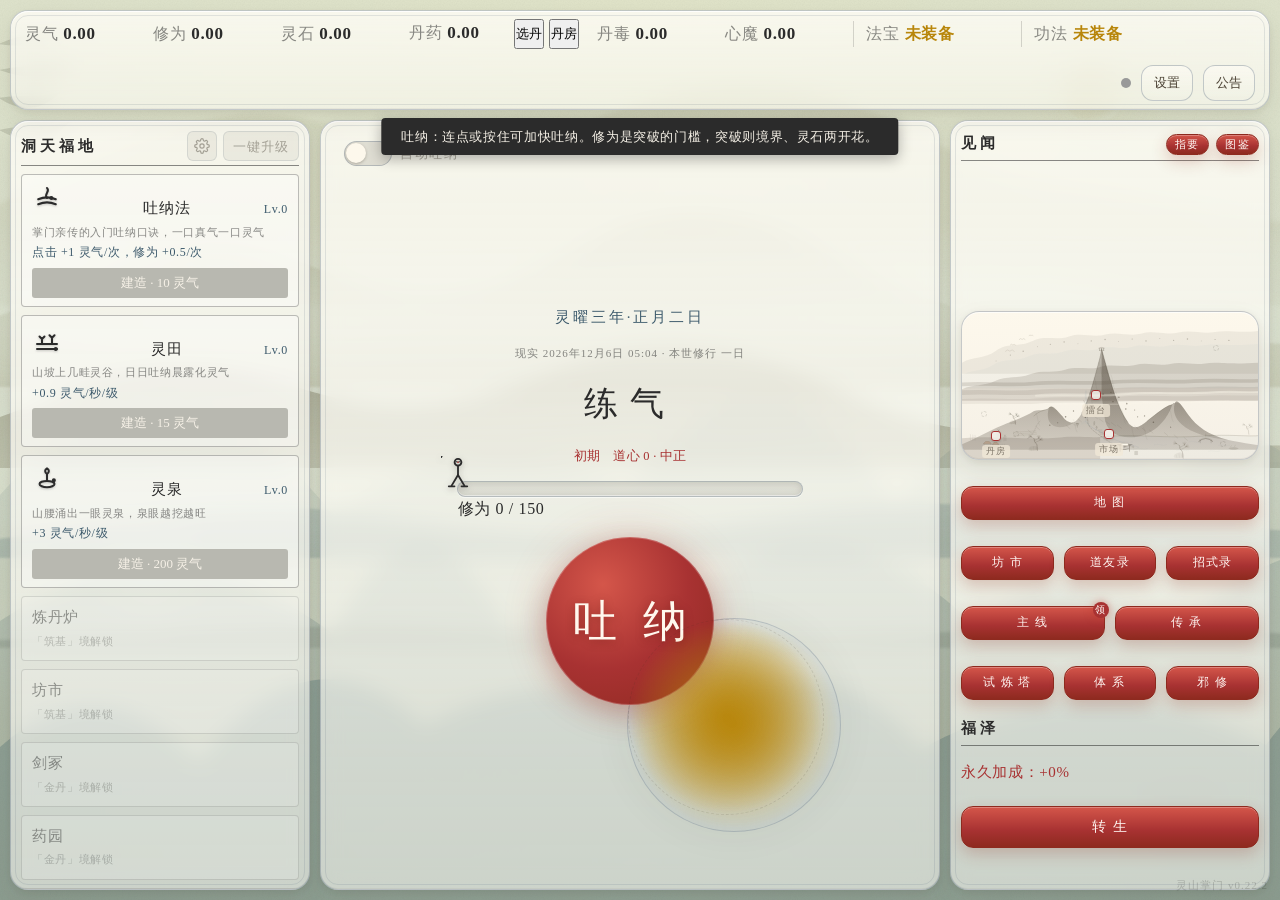
==== commit b1d5708b: "本次更新集中优化了招式配置、资源显示、移动端战斗、离线事件、音频控制与公告系统，进一步提升操作稳定性和信息可读性。" ====
--- a/index.html
+++ b/index.html
@@ -94,11 +94,14 @@
       <div class="res-row tip-below" data-res="danyao" data-tip="丹药：丹炉炼出的丸药，分劣、凡、灵、珍、仙五品。服多则丹毒缠身。"><span class="res-name">丹药</span><span class="res-val">0</span><small class="res-rate"></small><button id="btn-pill" class="tip-below" data-tip="选丹：挑一颗吃（品质自选）">选丹</button><button id="btn-pillhouse" class="tip-below" data-tip="丹房：查看库存与丹毒">丹房</button></div>
       <div class="res-row tip-below" data-res="toxic" data-tip="丹毒：服丹积下的药毒。每 10 点压产量 3%（上限 30%），斗法时还会每回合反噬气血；随时间自散，清心丹可解，转世尽去。"><span class="res-name">丹毒</span><span class="res-val">0</span><small class="res-rate"></small></div>
       <div class="res-row tip-below" data-res="xinmo" data-tip="心魔：心里养出的戾气。三十滋生、六十缠身、八十五入魔；渡劫冲关更凶，静养自淡。"><span class="res-name">心魔</span><span class="res-val">0</span><small class="res-rate"></small></div>
+      <div class="equip-row tip-below" id="equip-weapon-row" data-tip="当前装备的法宝"><span class="equip-name">法宝</span><span class="equip-val" id="equip-weapon">未装备</span></div>
+      <div class="equip-row tip-below" id="equip-technique-row" data-tip="当前主修的功法"><span class="equip-name">功法</span><span class="equip-val" id="equip-technique">未装备</span></div>
     </div>
     <div id="buff-bar"></div>
     <div id="top-right">
       <span id="llm-dot" class="dot off" data-tip="LLM 状态"></span>
       <button id="btn-settings" class="icon-btn" data-tip="设置">设置</button>
+      <button id="btn-updates" class="icon-btn" data-tip="查看全服公告与更新公告">公告</button>
     </div>
   </header>
 
--- a/css/main.css
+++ b/css/main.css
@@ -93,12 +93,15 @@
 hr.brush { border: 0; height: 2px; background: linear-gradient(90deg, transparent, var(--ink-soft), transparent); }
 
 /* ── 顶栏资源 ── */
-#res-bar { display: flex; gap: 18px; flex-wrap: wrap; align-items: center; }
+#res-bar { display: flex; flex:1 1 auto; min-width:0; gap: 18px; flex-wrap: wrap; align-items: center; }
 .res-row { display: flex; align-items: baseline; gap: 5px; min-width: 110px; }
 .res-name { color: var(--ink-soft); }
 .res-val { font-size: 17px; font-weight: bold; min-width: 3em; transition: background .18s; }
 .res-rate { color: var(--cyan); font-size: 11px; }
 .tick-flash { background: rgba(184, 134, 11, .25); border-radius: 3px; }
+.equip-row { display:flex; align-items:baseline; gap:5px; min-width:150px; max-width:220px; padding-left:12px; border-left:1px solid rgba(43,43,43,.18); }
+.equip-name { flex:0 0 auto; color:var(--ink-soft); }
+.equip-val { min-width:0; overflow:hidden; text-overflow:ellipsis; white-space:nowrap; color:var(--gold); font-weight:700; }
 
 #btn-pill { margin-left: 6px; }
 #buff-bar { display: flex; gap: 8px; }
@@ -491,7 +494,8 @@
 .toast {
   background: var(--ink); color: var(--paper); padding: 8px 20px; border-radius: 4px;
   font-size: 13px; box-shadow: 0 4px 14px rgba(0,0,0,.3); animation: riseUp .25s ease-out;
-  max-width: 70vw; text-align: center;
+  box-sizing:border-box; max-width:calc(100vw - 24px); text-align:center;
+  white-space:normal; overflow-wrap:anywhere; word-break:break-word;
 }
 
 /* 遮罩报错 */
@@ -693,6 +697,21 @@
 .deck-card-on .deck-card-meta { color:#f0d88b; }
 .deck-card:focus-visible { outline:2px solid var(--cinnabar,#c0392b); outline-offset:2px; }
 .deck-card-locked { opacity:.42; filter:grayscale(.7); cursor:not-allowed; }
+.deck-order { margin:0 0 14px; padding:10px; border:1px dashed rgba(122,106,85,.5); border-radius:6px; }
+.deck-order-title { margin-bottom:7px; text-align:center; color:var(--cinnabar,#c0392b); font-size:12px; letter-spacing:3px; }
+.deck-order-item { display:grid; grid-template-columns:26px minmax(0,1fr) 42px 32px 32px; align-items:center; gap:5px; min-height:34px; border-top:1px solid rgba(122,106,85,.18); }
+.deck-order-item:first-of-type { border-top:0; }
+.deck-order-item b { min-width:0; overflow:hidden; text-overflow:ellipsis; white-space:nowrap; font-size:12px; }
+.deck-order-index { width:22px; height:22px; line-height:22px; border-radius:50%; background:var(--cinnabar,#c0392b); color:#fff; text-align:center; font-size:11px; }
+.deck-order-kind { color:var(--ink-soft); font-size:10px; text-align:center; }
+.deck-move { width:32px; min-width:32px; height:30px; padding:0; font-size:16px; }
+.deck-order-empty { padding:7px; text-align:center; color:var(--ink-soft); font-size:12px; }
+.deck-actions { display:flex; justify-content:center; gap:8px; margin-top:8px; }
+.deck-actions #dk-save { padding:7px 26px; }
+.deck-login-actions { display:flex; align-items:center; justify-content:space-between; gap:12px; margin-top:12px; padding-top:10px; border-top:1px dashed rgba(122,106,85,.45); }
+.deck-login-actions label { display:flex; align-items:center; gap:5px; min-width:0; font-size:12px; cursor:pointer; }
+.deck-login-actions input { flex:0 0 auto; }
+.deck-login-actions small { color:var(--ink-soft); font-size:10px; }
 
 /* ── 大师兄档位选择 ── */
 .senior-row { display:flex; gap:10px; justify-content:center; flex-wrap:wrap; margin-top:10px; }
@@ -708,9 +727,14 @@
 .update-center { width:min(780px,94vw); max-height:min(82vh,720px); padding:20px; overflow:hidden; }
 .update-head { display:flex; align-items:flex-start; justify-content:space-between; gap:14px; padding-bottom:12px; border-bottom:1px solid rgba(122,106,85,.42); }
 .update-head .modal-title { margin:0; }
+.update-tabs { display:flex; align-items:center; gap:4px; }
+.update-tab { min-height:34px; padding:6px 16px; border:0; border-bottom:2px solid transparent; background:transparent; color:var(--ink-soft,#7a6a55); font-family:inherit; font-size:15px; letter-spacing:2px; cursor:pointer; }
+.update-tab:hover,.update-tab.is-active { color:var(--cinnabar,#9d392c); border-bottom-color:var(--cinnabar,#9d392c); }
 .update-current { margin-top:4px; font-size:11px; color:var(--ink-soft,#7a6a55); }
 .update-close { width:34px; min-width:34px; height:34px; padding:0; }
 .update-layout { display:grid; grid-template-columns:132px minmax(0,1fr); min-height:0; height:min(58vh,480px); }
+.update-layout-notice { display:block; }
+.update-layout-notice .update-article { height:100%; padding-left:4px; }
 .update-versions { padding:12px 10px 12px 0; border-right:1px solid rgba(122,106,85,.32); overflow-y:auto; }
 .update-version { position:relative; display:flex; flex-direction:column; width:100%; min-height:54px; padding:9px 28px 8px 10px; border:0; border-left:2px solid transparent; background:transparent; color:var(--ink-soft,#7a6a55); text-align:left; cursor:pointer; }
 .update-version:hover,.update-version.is-active { color:var(--ink,#292b29); border-left-color:var(--cinnabar,#9d392c); background:rgba(122,106,85,.08); }
--- a/css/ms-upgrade.css
+++ b/css/ms-upgrade.css
@@ -669,7 +669,8 @@
 
 /* 首次进入斗法的一次性须知（覆盖在斗法面板上，点「知道了」关闭） */
 .battle-guide{position:absolute;inset:0;z-index:6;display:flex;flex-direction:column;justify-content:center;
-  padding:26px 30px;border-radius:inherit;
+  padding:26px 30px;border-radius:inherit;box-sizing:border-box;max-height:100%;overflow-y:auto;
+  overscroll-behavior:contain;-webkit-overflow-scrolling:touch;
   background:linear-gradient(180deg,rgba(253,248,236,.97),rgba(246,238,222,.98));
   box-shadow:inset 0 0 40px rgba(58,50,38,.10);
   animation:fadeIn .22s ease-out}
@@ -686,6 +687,7 @@
   font-size:11.5px;letter-spacing:.24em;color:var(--ms-ink-4)}
 html.night .battle-guide .bg-sub{color:rgba(233,224,204,.5)}
 .battle-guide .bg-list-2 li{font-size:12px;margin-bottom:7px;line-height:1.7}
+.battle-guide .bg-actions{text-align:center;margin-top:16px}
 /* 斗法面板上的常驻小字（按钮/区域的用途） */
 .battle-note{text-align:center;font-size:11px;color:var(--ms-ink-4);letter-spacing:.06em;margin:2px 0 6px}
 html.night .battle-note{color:rgba(233,224,204,.45)}
@@ -1308,6 +1310,10 @@
 @media (max-width:1100px){
   body:has(#battle-stage) #toast-root{ left:14px; right:14px; top:auto !important; bottom:10px; align-items:center; text-align:center; max-width:none; }
   body:has(#battle-stage) .toast{ max-width:none; }
+  [data-tip]:hover::after{
+    position:fixed;left:12px;right:12px;top:auto !important;bottom:calc(70px + env(safe-area-inset-bottom)) !important;
+    width:auto;max-width:none;transform:none;box-sizing:border-box;white-space:normal;overflow-wrap:anywhere;word-break:break-word;
+  }
 }
 /* 窄屏手牌缩一档：8 张也要两行放得下，不再被手牌区裁掉第三行 */
 @media (max-width:480px){
@@ -1364,6 +1370,27 @@
 
 @media (max-width:1100px){
   html:has(.modal-mask){overflow:hidden}          /* 弹窗开着时背景不跟手指滚 */
+  #topbar{min-width:0;overflow:hidden}
+  #res-bar{width:100%;min-width:0;display:grid;grid-template-columns:repeat(2,minmax(0,1fr));gap:7px 10px;align-items:start}
+  #res-bar .res-row,#res-bar .equip-row{min-width:0;max-width:100%;width:100%;overflow:hidden}
+  #res-bar .res-row{display:flex;flex-wrap:wrap;gap:2px 4px;line-height:1.25}
+  #res-bar .res-name{flex:0 0 auto}
+  #res-bar .res-val{flex:1 1 0;min-width:0;overflow:hidden;text-overflow:ellipsis;white-space:nowrap;font-size:15px}
+  #res-bar .res-rate{flex:0 0 100%;padding-left:0;overflow:hidden;text-overflow:ellipsis;white-space:nowrap;font-size:10px}
+  #res-bar .res-row[data-res="danyao"]{grid-column:1/-1;flex-wrap:nowrap;align-items:center}
+  #res-bar .res-row[data-res="danyao"] .res-rate{display:none}
+  #res-bar .res-row[data-res="danyao"] .res-val{flex:1 1 auto}
+  #res-bar #btn-pill{margin-left:auto}
+  #res-bar #btn-pill,#res-bar #btn-pillhouse{flex:0 0 auto;min-height:28px;padding:3px 8px;font-size:11px}
+  #res-bar .equip-row{padding:6px 0 0;border-left:0;border-top:1px solid rgba(122,106,85,.24);line-height:1.3}
+  #res-bar .equip-name{flex:0 0 auto}
+  #res-bar .equip-val{display:block;flex:1 1 0;min-width:0;font-size:12px}
+  #buff-bar{min-width:0;max-width:calc(100% - 70px);flex-wrap:wrap}
+  #top-right{flex:0 0 auto}
+}
+@media (max-width:480px){
+  #top-right{gap:6px}
+  #top-right .icon-btn{padding:5px 8px;font-size:12px}
 }
 @media (max-width:480px){
   body:has(#battle-hands) .modal-card{max-height:92vh;padding:14px 14px}
@@ -1372,6 +1399,17 @@
   body:has(#battle-hands) .battle-qi{margin-bottom:2px}
   body:has(#battle-hands) .battle-hands{margin-bottom:6px}
   body:has(#battle-hands) .battle-note{margin:0 0 3px;font-size:10px;line-height:1.5}
+  .battle-guide{justify-content:flex-start;padding:14px 15px calc(14px + env(safe-area-inset-bottom))}
+  .battle-guide .bg-title{font-size:17px;margin-bottom:8px}
+  .battle-guide .bg-list li{margin-bottom:6px;font-size:12px;line-height:1.55}
+  .battle-guide .bg-sub{margin:8px 0 5px;padding-top:7px}
+  .battle-guide .bg-list-2 li{font-size:11px;margin-bottom:4px;line-height:1.5}
+  .battle-guide .bg-actions{position:sticky;bottom:calc(-14px - env(safe-area-inset-bottom));margin:8px -15px 0;padding:8px 15px calc(8px + env(safe-area-inset-bottom));background:var(--paper);border-top:1px solid rgba(122,106,85,.28)}
+  html.night .battle-guide .bg-actions{background:#10141c}
+  .deck-order-item{grid-template-columns:24px minmax(0,1fr) 34px 34px 34px;gap:3px}
+  .deck-login-actions{align-items:stretch;flex-direction:column}
+  .deck-login-actions label{flex-wrap:wrap}
+  .deck-login-actions #dk-skip{min-height:38px}
 }
 /* 矮视口（微信内置浏览器带工具栏时）再收一档 */
 @media (max-width:480px) and (max-height:700px){
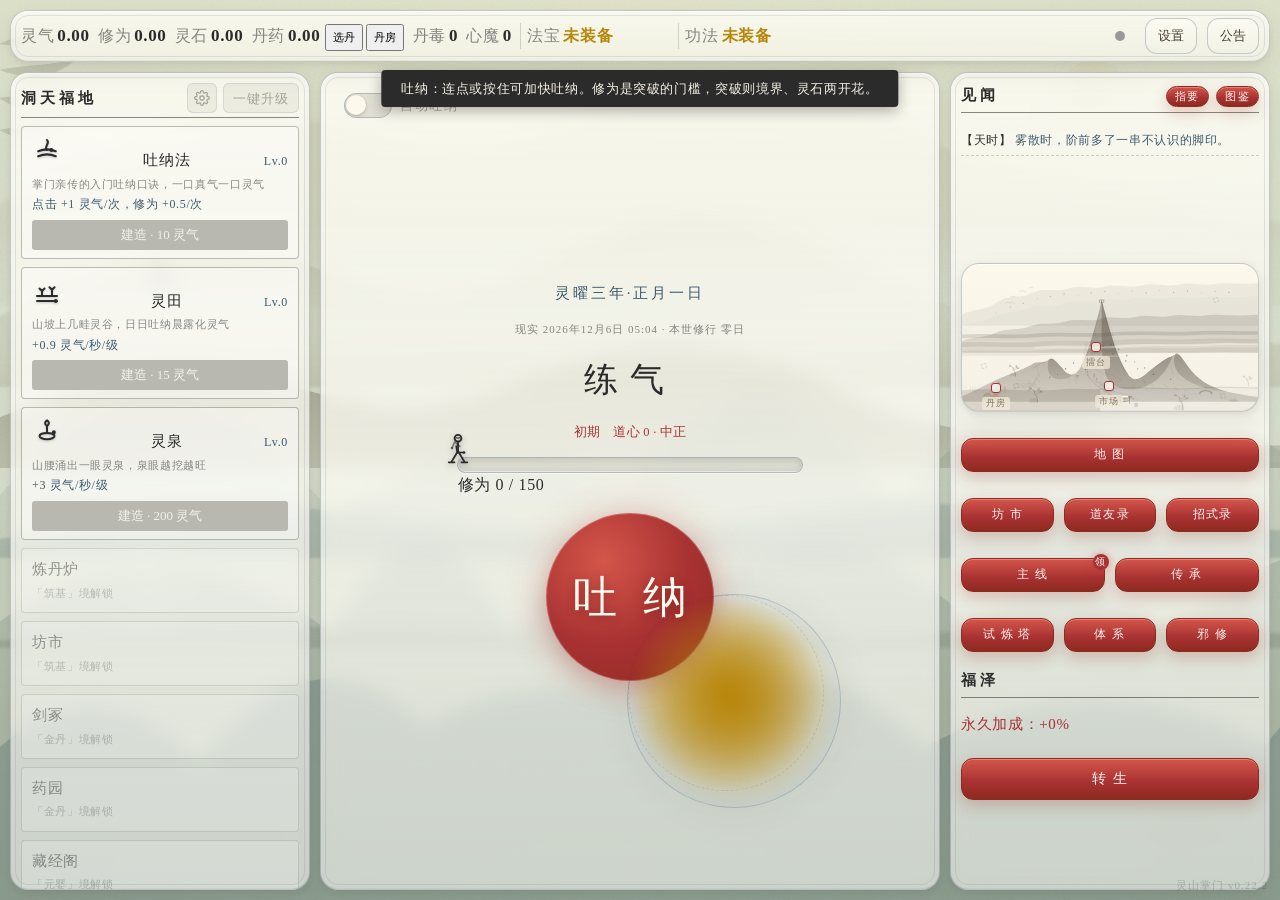
==== commit bce3a185: "资源栏优化" ====
--- a/index.html
+++ b/index.html
@@ -97,9 +97,9 @@
       <div class="equip-row tip-below" id="equip-weapon-row" data-tip="当前装备的法宝"><span class="equip-name">法宝</span><span class="equip-val" id="equip-weapon">未装备</span></div>
       <div class="equip-row tip-below" id="equip-technique-row" data-tip="当前主修的功法"><span class="equip-name">功法</span><span class="equip-val" id="equip-technique">未装备</span></div>
     </div>
-    <div id="buff-bar"></div>
     <div id="top-right">
       <span id="llm-dot" class="dot off" data-tip="LLM 状态"></span>
+      <div id="buff-bar"></div>
       <button id="btn-settings" class="icon-btn" data-tip="设置">设置</button>
       <button id="btn-updates" class="icon-btn" data-tip="查看全服公告与更新公告">公告</button>
     </div>
--- a/css/main.css
+++ b/css/main.css
@@ -104,10 +104,10 @@
 .equip-val { min-width:0; overflow:hidden; text-overflow:ellipsis; white-space:nowrap; color:var(--gold); font-weight:700; }
 
 #btn-pill { margin-left: 6px; }
-#buff-bar { display: flex; gap: 8px; }
+#buff-bar { display: flex; min-width:0; gap: 8px; }
 .buff-chip { font-size: 12px; color: var(--cinnabar); border: 1px solid var(--cinnabar); border-radius: 10px; padding: 1px 8px; }
 
-#top-right { margin-left: auto; display: flex; align-items: center; gap: 10px; }
+#top-right { margin-left: auto; min-width:0; display: flex; align-items: center; gap: 10px; }
 .dot { width: 10px; height: 10px; border-radius: 50%; display: inline-block; }
 .dot.ok { background: #3a7d44; box-shadow: 0 0 6px #3a7d44; }
 .dot.degraded { background: #c9a227; box-shadow: 0 0 6px #c9a227; }
@@ -640,6 +640,26 @@
     height: auto;
   }
   #left-panel, #right-panel { max-height: none; }
+}
+
+@media (min-width: 1101px) {
+  #topbar { flex-wrap:nowrap; gap:10px; padding:7px 10px; }
+  #res-bar { flex:1 1 auto; flex-wrap:nowrap; gap:clamp(6px,.65vw,11px); overflow:hidden; }
+  #res-bar .res-row { flex:0 0 auto; min-width:0; gap:3px; overflow:visible; white-space:nowrap; }
+  #res-bar .res-name { flex:0 0 auto; }
+  #res-bar .res-val { flex:0 0 auto; min-width:0; overflow:visible; white-space:nowrap; font-size:17px; font-variant-numeric:tabular-nums; }
+  #res-bar .res-rate { display:none; }
+  #res-bar .res-row[data-res="danyao"] { flex:0 0 auto; }
+  #res-bar #btn-pill { margin-left:2px; }
+  #res-bar #btn-pill,#res-bar #btn-pillhouse { min-height:27px; padding:2px 6px; font-size:11px; }
+  #res-bar .equip-row { flex:1 1 105px; min-width:72px; max-width:150px; gap:3px; padding-left:6px; overflow:hidden; }
+  #buff-bar { flex:0 1 auto; max-width:min(28vw,320px); flex-wrap:nowrap; white-space:nowrap; overflow-x:auto; }
+  #buff-bar .buff-chip { flex:0 0 auto; }
+  #top-right { flex:0 0 auto; flex-wrap:nowrap; }
+}
+
+@media (min-width: 1500px) {
+  #res-bar .res-rate { display:inline; flex:0 0 auto; white-space:nowrap; font-size:11px; }
 }
 
 /* ── 斗法（回合制选牌） ── */
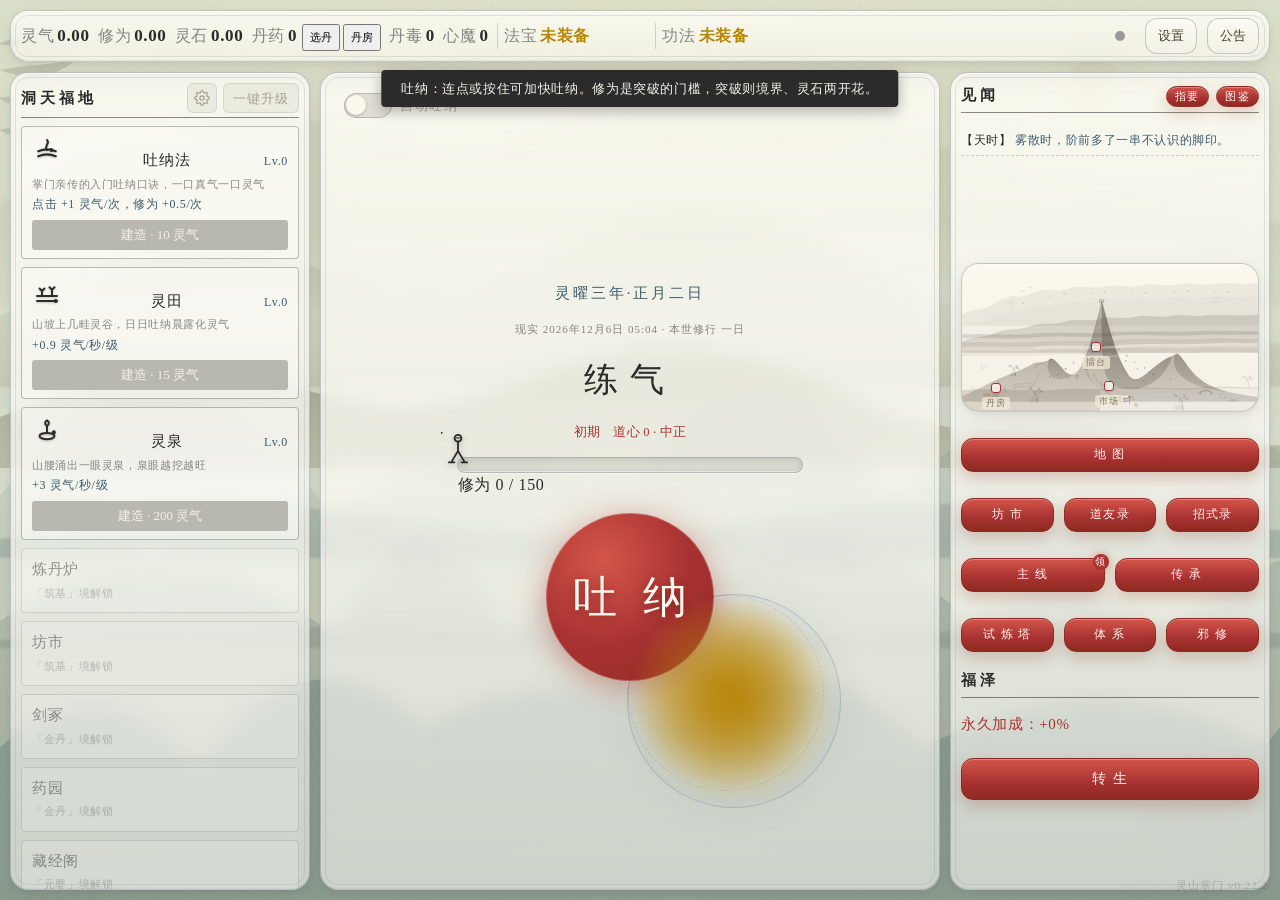
==== commit 5dd782c7: "完整实现邪修与弟子系统、魔道技能卡装备事件及战斗机制、存档迁移和数据校验，并优化招式录满槽与移除交互，同时将堕入魔道后的界面全面改为高对比血红主题" ====
--- a/index.html
+++ b/index.html
@@ -154,7 +154,7 @@
     <div class="set-row wen-actions"><button id="btn-map" class="btn-primary wen-btn">地  图</button></div>
     <div class="set-row wen-actions"><button id="btn-market" class="btn-primary wen-btn">坊 市</button><button id="btn-friends" class="btn-primary wen-btn">道友录</button><button id="btn-deck" class="btn-primary wen-btn">招式录</button></div>
     <div class="set-row wen-actions"><button id="btn-quest" class="btn-primary wen-btn" style="position:relative">主 线<span id="quest-dot" style="display:none;position:absolute;top:-5px;right:-5px;min-width:16px;height:16px;line-height:16px;border-radius:999px;background:var(--cinnabar);color:#fff6f2;font-size:10px;text-align:center;box-shadow:0 0 8px rgba(192,57,43,.5)">领</span></button><button id="btn-disciple" class="btn-primary wen-btn">传 承</button></div>
-    <div class="set-row wen-actions"><button id="btn-trial" class="btn-primary wen-btn">试 炼 塔</button><button id="btn-codexpage" class="btn-primary wen-btn">体 系</button><button id="btn-xinmo" class="btn-primary wen-btn">邪 修</button></div>
+    <div class="set-row wen-actions"><button id="btn-trial" class="btn-primary wen-btn">试 炼 塔</button><button id="btn-codexpage" class="btn-primary wen-btn">体 系</button><button id="btn-xinmo" class="btn-primary wen-btn">邪 修</button><button id="btn-mo" class="btn-primary wen-btn hidden">魔 道</button></div>
     <h2 class="panel-title">福泽</h2>
     <div id="perm-list"></div>
     <button id="btn-rebirth" class="btn-primary">转 生</button>
@@ -176,6 +176,8 @@
 <script src="js/util.js"></script>
 <script src="js/state.js"></script>
 <script src="js/economy.js"></script>
+<script src="js/path.js"></script>
+<script src="js/disciples.js"></script>
 <script src="js/realm.js"></script>
 <script src="js/events.js"></script>
 <script src="js/llm.js"></script>
--- a/css/main.css
+++ b/css/main.css
@@ -61,6 +61,81 @@
 html.night body #btn-breath { box-shadow: 0 4px 24px rgba(0,0,0,.4), inset 0 0 30px rgba(143,173,192,.12); }
 html.night body #xp-bar { background: var(--paper-dim); }
 html.night body .toast { background: #e8e2d2; color: #343b47; }
+
+/* ── 魔道主题：仅换色，不改布局 ── */
+html.xie body {
+  --paper: #1b1113;
+  --ink: #f4e8e2;
+  --paper-dim: #2b191d;
+  --ink-soft: rgba(244, 232, 226, .68);
+  --cyan: #c98c86;
+  --cinnabar: #c43b35;
+  --gold: #d7ad68;
+  --ink-mute: #b9a7a5;
+  background: #160d0f;
+}
+html.xie body::before { opacity: .3; }
+html.xie body .panel {
+  background: #26171a;
+  border-color: rgba(196, 59, 53, .58);
+  box-shadow: 0 3px 18px rgba(5, 0, 1, .42), inset 0 1px rgba(255, 230, 220, .025);
+}
+html.xie body #center { background: #211316; }
+html.xie body .panel-title { border-bottom-color: rgba(213, 100, 91, .46); }
+html.xie body .b-card,
+html.xie body .ev-option,
+html.xie body .bc-side,
+html.xie body .rebirth-item { border-color: rgba(201, 93, 86, .35); }
+html.xie body .b-card,
+html.xie body .ev-option { background: #321e22; }
+html.xie body .b-card:hover { box-shadow: 0 4px 16px rgba(4, 0, 1, .5); }
+html.xie body .btn-primary {
+  color: #fff7f2;
+  background: #a92b29;
+  border: 1px solid #d5544c;
+  box-shadow: inset 0 1px rgba(255, 235, 225, .12), 0 2px 8px rgba(5, 0, 1, .28);
+}
+html.xie body .btn-primary:hover:not(:disabled) { background: #c23a33; border-color: #e36d63; }
+html.xie body .btn-primary:focus-visible,
+html.xie body .icon-btn:focus-visible { outline: 2px solid #f0b58d; outline-offset: 2px; }
+html.xie body .btn-primary:disabled,
+html.xie body .b-buy:disabled { color: #c0b2b2; background: #493b3e; border-color: #645255; box-shadow: none; }
+html.xie body .icon-btn {
+  color: #f1ddd7;
+  background: #321d21;
+  border-color: #8d4a49;
+}
+html.xie body .icon-btn:hover:not(:disabled) { color: #fff8f4; background: #4a2428; border-color: #d05a54; }
+html.xie body .icon-btn:disabled { color: #908183; background: #2b2526; border-color: #574a4c; }
+html.xie body .b-buy,
+html.xie body .b-ability { color: #fff3ee; background: #842521; border: 1px solid #c14c45; }
+html.xie body .b-buy:hover:not(:disabled),
+html.xie body .b-ability:hover:not(:disabled) { background: #a8322c; }
+html.xie body #btn-breath {
+  color: #f8e9e2;
+  background: #211316;
+  border-color: #bd4942;
+  box-shadow: 0 5px 28px rgba(2, 0, 0, .55), inset 0 0 34px rgba(171, 31, 31, .18);
+}
+html.xie body #btn-breath:hover { box-shadow: 0 7px 34px rgba(151, 25, 25, .42), inset 0 0 40px rgba(190, 42, 36, .24); }
+html.xie body #xp-fill { background: linear-gradient(90deg, #761b1c, #d4483e); }
+html.xie body .modal-mask { background: rgba(8, 1, 2, .76); }
+html.xie body .modal-card { background: #241519; border-color: #b5423d; box-shadow: 0 12px 48px rgba(0, 0, 0, .62); }
+html.xie body .set-textarea { color: var(--ink); background: #170e10; border-color: #75403f; }
+html.xie body .hand-card,
+html.xie body .deck-card,
+html.xie body .senior-tier { color: #f3e5df; background: linear-gradient(180deg, #3a2024, #211316); border-color: #75403f; }
+html.xie body .deck-card-on {
+  color: #fff8f3;
+  background: linear-gradient(180deg, #8d2927, #54191c);
+  border-color: #e2a45f;
+  box-shadow: inset 0 0 0 1px rgba(255, 221, 184, .14), 0 0 10px rgba(196, 59, 53, .38);
+}
+html.xie body .battle-log { background: #160d0f; border-color: #603638; }
+html.xie body .battle-intent { color: #f0cf9c; background: #3c211e; border-color: #ad7454; }
+html.xie body .toast { background: #f1dfd7; color: #251316; border: 1px solid #bd5b54; }
+html.xie body #tint-season { opacity: .2; }
+html.xie body #tint-day { opacity: .36; }
 
 #app {
   position: relative; z-index: 1;
@@ -644,7 +719,7 @@
 
 @media (min-width: 1101px) {
   #topbar { flex-wrap:nowrap; gap:10px; padding:7px 10px; }
-  #res-bar { flex:1 1 auto; flex-wrap:nowrap; gap:clamp(6px,.65vw,11px); overflow:hidden; }
+  #res-bar { flex:1 1 auto; flex-wrap:nowrap; gap:clamp(6px,.65vw,11px); overflow:visible; }
   #res-bar .res-row { flex:0 0 auto; min-width:0; gap:3px; overflow:visible; white-space:nowrap; }
   #res-bar .res-name { flex:0 0 auto; }
   #res-bar .res-val { flex:0 0 auto; min-width:0; overflow:visible; white-space:nowrap; font-size:17px; font-variant-numeric:tabular-nums; }
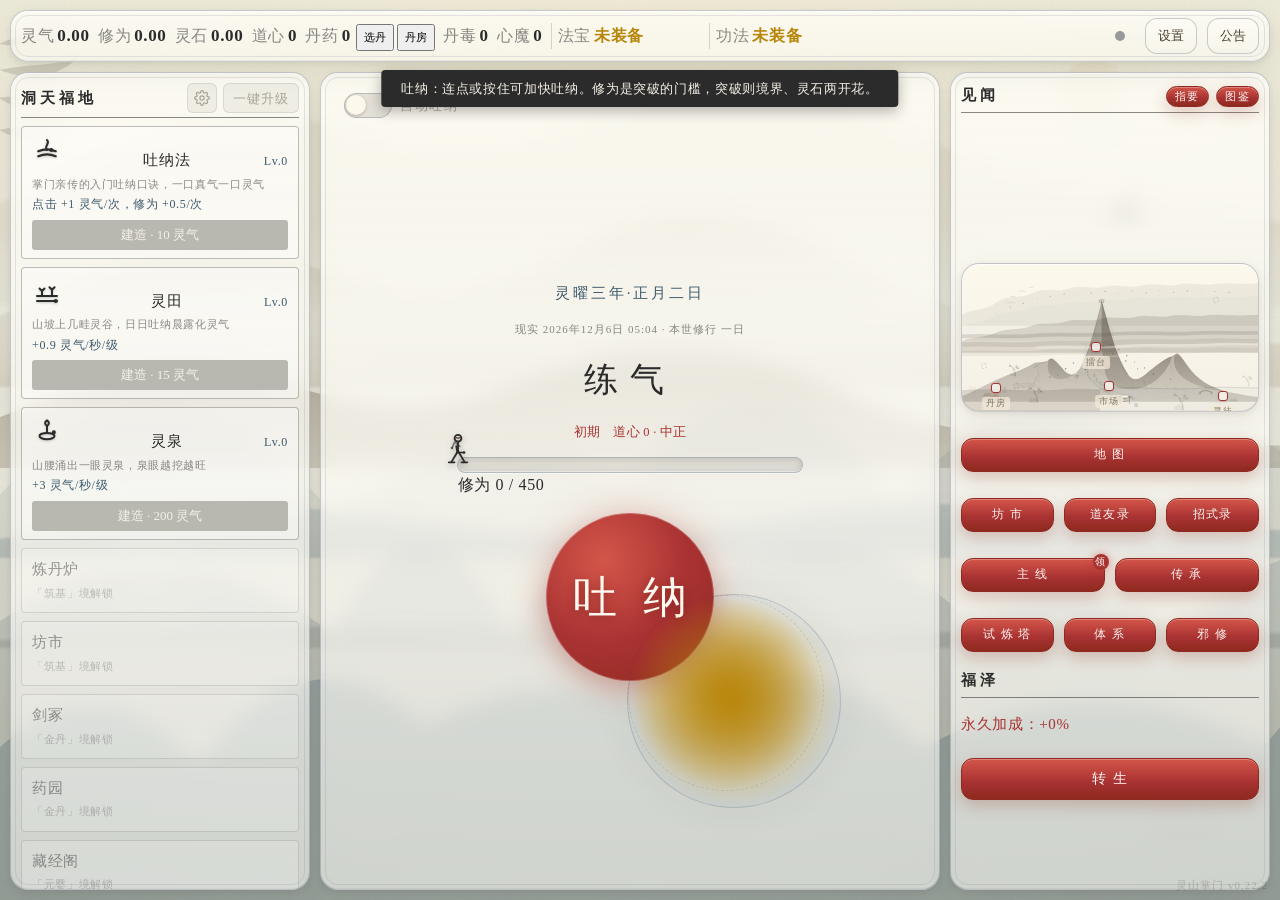
==== commit 0d82c6da: "更新了事件机制、突破节奏、心魔与魔道、弟子招募和出战配置、弟子性格与技能体系、斗法界面、招式录、移动端适配、道心资源显示及音频与主线界面问题" ====
--- a/index.html
+++ b/index.html
@@ -91,6 +91,7 @@
       <div class="res-row tip-below" data-res="lingqi" data-tip="灵气：一口吐纳，精气入体。起楼置馆、买丹换剑，都从这口上出。"><span class="res-name">灵气</span><span class="res-val">0</span><small class="res-rate"></small></div>
       <div class="res-row tip-below" data-res="xiufu" data-tip="修为：日积月累的道行。攒满点中央「突破」叩门，成也罢败也罢，回头重攒。"><span class="res-name">修为</span><span class="res-val">0</span><small class="res-rate"></small></div>
       <div class="res-row tip-below" data-res="lingshi" data-tip="灵石：山外通行的灵钱。坊市、法器、试炼塔，处处要它。"><span class="res-name">灵石</span><span class="res-val">0</span><small class="res-rate"></small></div>
+      <div class="res-row tip-below" data-res="daoxin" data-tip="道心：掌门行止留下的善恶刻度，影响部分事件与突破。"><span class="res-name">道心</span><span class="res-val">0</span><small class="res-rate"></small></div>
       <div class="res-row tip-below" data-res="danyao" data-tip="丹药：丹炉炼出的丸药，分劣、凡、灵、珍、仙五品。服多则丹毒缠身。"><span class="res-name">丹药</span><span class="res-val">0</span><small class="res-rate"></small><button id="btn-pill" class="tip-below" data-tip="选丹：挑一颗吃（品质自选）">选丹</button><button id="btn-pillhouse" class="tip-below" data-tip="丹房：查看库存与丹毒">丹房</button></div>
       <div class="res-row tip-below" data-res="toxic" data-tip="丹毒：服丹积下的药毒。每 10 点压产量 3%（上限 30%），斗法时还会每回合反噬气血；随时间自散，清心丹可解，转世尽去。"><span class="res-name">丹毒</span><span class="res-val">0</span><small class="res-rate"></small></div>
       <div class="res-row tip-below" data-res="xinmo" data-tip="心魔：心里养出的戾气。三十滋生、六十缠身、八十五入魔；渡劫冲关更凶，静养自淡。"><span class="res-name">心魔</span><span class="res-val">0</span><small class="res-rate"></small></div>
@@ -150,7 +151,7 @@
   <aside id="right-panel" class="panel">
     <h2 class="panel-title">见闻 <span style="float:right"><button id="btn-help" class="btn-primary wen-tool-btn">指要</button> <button id="btn-codex" class="btn-primary wen-tool-btn">图鉴</button></span></h2>
     <div id="log-list"></div>
-    <div id="map-mini" aria-hidden="true"><span class="mm-dot" style="left:17.3%;top:81.4%"><b>丹房</b></span><span class="mm-dot" style="left:41.8%;top:85.9%"><b>市场</b></span><span class="mm-dot" style="left:49.2%;top:52.7%"><b>擂台</b></span><span class="mm-dot locked" style="left:68.9%;top:18%"></span><span class="mm-dot locked" style="left:5.9%;top:58%"></span><span class="mm-dot locked" style="left:70.4%;top:88.3%"></span><span class="mm-dot locked" style="left:58.9%;top:73.7%"></span></div>
+    <div id="map-mini" aria-hidden="true"><span class="mm-dot" style="left:17.3%;top:81.4%"><b>丹房</b></span><span class="mm-dot" style="left:41.8%;top:85.9%"><b>市场</b></span><span class="mm-dot" style="left:49.2%;top:52.7%"><b>擂台</b></span><span class="mm-dot locked" style="left:68.9%;top:18%"></span><span class="mm-dot locked" style="left:5.9%;top:58%"></span><span class="mm-dot" style="left:70.4%;top:88.3%"><b>寻徒</b></span><span class="mm-dot locked" style="left:58.9%;top:73.7%"></span></div>
     <div class="set-row wen-actions"><button id="btn-map" class="btn-primary wen-btn">地  图</button></div>
     <div class="set-row wen-actions"><button id="btn-market" class="btn-primary wen-btn">坊 市</button><button id="btn-friends" class="btn-primary wen-btn">道友录</button><button id="btn-deck" class="btn-primary wen-btn">招式录</button></div>
     <div class="set-row wen-actions"><button id="btn-quest" class="btn-primary wen-btn" style="position:relative">主 线<span id="quest-dot" style="display:none;position:absolute;top:-5px;right:-5px;min-width:16px;height:16px;line-height:16px;border-radius:999px;background:var(--cinnabar);color:#fff6f2;font-size:10px;text-align:center;box-shadow:0 0 8px rgba(192,57,43,.5)">领</span></button><button id="btn-disciple" class="btn-primary wen-btn">传 承</button></div>
--- a/css/main.css
+++ b/css/main.css
@@ -572,6 +572,7 @@
   box-sizing:border-box; max-width:calc(100vw - 24px); text-align:center;
   white-space:normal; overflow-wrap:anywhere; word-break:break-word;
 }
+.quest-card { width:min(760px,94vw); max-width:760px; max-height:min(88vh,820px); overflow-y:auto; overscroll-behavior:contain; }
 
 /* 遮罩报错 */
 #fatal-overlay {
@@ -762,10 +763,24 @@
 .hand-card { position:relative; width:144px; min-height:110px; padding:22px 8px 8px; background:linear-gradient(180deg,rgba(58,50,38,.9),rgba(30,26,20,.9)); border:1px solid #7a6a55; border-radius:9px; color:var(--ink,#e8dcc8); cursor:pointer; text-align:center; transition:transform .12s ease, border-color .12s ease; font-size:13px; }
 .hand-card:hover:not(:disabled) { transform:translateY(-4px); border-color:var(--cinnabar,#c0392b); }
 .hand-card:disabled { cursor:not-allowed; opacity:.38; filter:grayscale(.6); }
+.hand-card[aria-disabled="true"] { cursor:not-allowed; opacity:.48; filter:grayscale(.5); }
 .hand-card b { display:block; font-size:16px; margin-bottom:4px; }
 .hc-cost { position:absolute; top:-9px; left:-9px; width:28px; height:28px; line-height:26px; border-radius:50%; background:radial-gradient(circle at 35% 35%,#f0d878,#b8912e); color:#2a2008; font-weight:700; font-size:14px; border:1px solid #6b5316; }
 .hc-el { display:block; font-size:12px; color:#8fb4c8; }
 .hc-eff { display:block; margin-top:4px; font-size:12.5px; color:#c8a86a; }
+#battle-hands { display:grid; grid-template-columns:repeat(4,minmax(0,1fr)); grid-template-rows:repeat(2,minmax(0,1fr)); gap:6px; align-content:stretch; height:174px; padding:9px; overflow:hidden; }
+#battle-hands .hand-card { width:100%; min-width:0; min-height:0; height:100%; padding:17px 5px 5px; font-size:11px; }
+#battle-hands .hand-card b { margin-bottom:2px; font-size:13px; white-space:nowrap; overflow:hidden; text-overflow:ellipsis; }
+#battle-hands .hc-el { font-size:10.5px; }
+#battle-hands .hc-eff { margin-top:2px; font-size:10.5px; line-height:1.25; }
+#battle-hands .hc-cost { top:-6px; left:-6px; width:22px; height:22px; line-height:20px; font-size:11px; }
+.battle-disciple-skills { height:auto; min-height:88px; max-height:176px; padding:6px 8px 8px; display:flex; justify-content:center; align-items:stretch; align-content:flex-start; overflow-y:auto; }
+.battle-disciple-skills .hand-card { flex:0 1 190px; width:190px; min-height:82px; padding:10px 8px 7px; }
+.battle-disciple-skills .hand-card b { font-size:13px; margin-bottom:3px; }
+.battle-disciple-skills .disciple-skill-desc { display:block; font-size:11px; line-height:1.35; color:var(--ink,#e8dcc8); }
+.battle-disciple-skills .hc-eff { font-size:10px; margin-top:4px; }
+.battle-rest-wrap { text-align:center; }
+.battle-rest-wrap #battle-end { min-width:148px; }
 
 /* 矮屏回落（≤860 高）：卡与舞台各收一档，保证弹窗不超 84vh、圆点仍不裁 */
 @media (max-height:860px){
@@ -778,6 +793,13 @@
 }
 
 /* ── 卡组整备（皇室战争式四类构筑） ── */
+.deck-editor-card { width:min(720px,94vw); height:min(90vh,780px); max-height:min(90vh,780px); overflow:hidden; display:flex; flex-direction:column; }
+.deck-editor-card > .modal-title,
+.deck-editor-card > .modal-desc,
+.deck-editor-card > .deck-order,
+.deck-editor-card > .deck-actions,
+.deck-editor-card > .deck-login-actions { flex:0 0 auto; }
+.deck-editor-card > .deck-row { flex:1 1 auto; min-height:112px; overflow-y:auto; overscroll-behavior:contain; scrollbar-gutter:stable; padding:9px; border:1px solid rgba(122,106,85,.35); border-radius:6px; align-content:flex-start; }
 .deck-row { display:flex; gap:8px; justify-content:center; flex-wrap:wrap; }
 .deck-col { flex:1; min-width:118px; max-width:150px; }
 .deck-kind { text-align:center; font-size:12px; letter-spacing:3px; color:var(--cinnabar,#c0392b); border-bottom:1px solid rgba(122,106,85,.5); padding-bottom:4px; margin-bottom:6px; }
@@ -794,12 +816,13 @@
 .deck-card-locked { opacity:.42; filter:grayscale(.7); cursor:not-allowed; }
 .deck-order { margin:0 0 14px; padding:10px; border:1px dashed rgba(122,106,85,.5); border-radius:6px; }
 .deck-order-title { margin-bottom:7px; text-align:center; color:var(--cinnabar,#c0392b); font-size:12px; letter-spacing:3px; }
-.deck-order-item { display:grid; grid-template-columns:26px minmax(0,1fr) 42px 32px 32px; align-items:center; gap:5px; min-height:34px; border-top:1px solid rgba(122,106,85,.18); }
+.deck-order-item { display:grid; grid-template-columns:26px minmax(0,1fr) 42px 32px 32px 32px; align-items:center; gap:5px; min-height:34px; border-top:1px solid rgba(122,106,85,.18); }
 .deck-order-item:first-of-type { border-top:0; }
 .deck-order-item b { min-width:0; overflow:hidden; text-overflow:ellipsis; white-space:nowrap; font-size:12px; }
 .deck-order-index { width:22px; height:22px; line-height:22px; border-radius:50%; background:var(--cinnabar,#c0392b); color:#fff; text-align:center; font-size:11px; }
 .deck-order-kind { color:var(--ink-soft); font-size:10px; text-align:center; }
 .deck-move { width:32px; min-width:32px; height:30px; padding:0; font-size:16px; }
+.deck-remove { color:var(--cinnabar,#c0392b); }
 .deck-order-empty { padding:7px; text-align:center; color:var(--ink-soft); font-size:12px; }
 .deck-actions { display:flex; justify-content:center; gap:8px; margin-top:8px; }
 .deck-actions #dk-save { padding:7px 26px; }
@@ -808,13 +831,83 @@
 .deck-login-actions input { flex:0 0 auto; }
 .deck-login-actions small { color:var(--ink-soft); font-size:10px; }
 
+@media (max-width:480px) {
+  .deck-editor-card { width:94vw; height:92vh; max-height:92vh; padding:14px 13px; }
+  .deck-editor-card > .modal-desc { font-size:11px; line-height:1.45; margin-bottom:7px; }
+  .deck-editor-card > .deck-order { margin-bottom:8px; padding:7px; }
+  .deck-editor-card > .deck-row { min-height:96px; padding:7px 5px; }
+  .deck-editor-card .deck-col { min-width:112px; }
+}
+
 /* ── 大师兄档位选择 ── */
 .senior-row { display:flex; gap:10px; justify-content:center; flex-wrap:wrap; margin-top:10px; }
-.senior-tier { flex:1; min-width:150px; max-width:190px; padding:14px 10px; background:linear-gradient(180deg,rgba(58,50,38,.9),rgba(30,26,20,.92)); border:1px solid #5d5142; border-radius:10px; color:var(--ink,#e8dcc8); cursor:pointer; text-align:center; transition:border-color .12s ease, transform .12s ease; }
+.senior-tier { flex:1; min-width:150px; max-width:190px; padding:14px 10px; background:linear-gradient(180deg,#fffdf7,#ece3d1); border:1px solid #9b8b72; border-radius:8px; color:var(--ink,#2b2b2b); cursor:pointer; text-align:center; transition:border-color .12s ease, background .12s ease, box-shadow .12s ease, transform .12s ease; }
 .senior-tier:hover { border-color:var(--cinnabar,#c0392b); transform:translateY(-3px); }
 .senior-tier b { display:block; font-size:15px; letter-spacing:2px; margin-bottom:5px; }
 .st-rel { display:block; font-size:11.5px; color:var(--gold,#e8c34a); margin-bottom:5px; }
-.st-desc { display:block; font-size:11px; color:var(--ink-soft,#a6987f); line-height:1.6; }
+.st-desc { display:block; font-size:11px; color:#514c42; line-height:1.6; }
+.disciple-recruit-option { position:relative; display:block; cursor:pointer; padding-top:18px; }
+.disciple-recruit-option input { position:absolute; top:9px; left:10px; width:16px; height:16px; accent-color:var(--cinnabar,#a83232); }
+.disciple-recruit-option:has(input:checked) { background:#fff4dd; border-color:var(--cinnabar,#a83232); box-shadow:inset 0 0 0 1px rgba(168,50,50,.18),0 3px 12px rgba(80,55,30,.14); }
+.disciple-manager-card { width:min(920px,94vw); height:min(88vh,780px); max-width:920px; max-height:min(88vh,780px); overflow:hidden; display:flex; flex-direction:column; }
+.disciple-manager-head { display:flex; align-items:center; justify-content:space-between; gap:12px; padding:9px 11px; border:1px solid rgba(122,106,85,.38); border-radius:6px; background:rgba(255,255,255,.2); }
+.disciple-manager-head > div { display:flex; align-items:baseline; gap:12px; min-width:0; }
+.disciple-manager-head b { color:var(--cinnabar); font-size:15px; }
+.disciple-manager-head span { color:var(--ink-soft); font-size:11px; }
+.disciple-generation { flex:0 0 auto; margin:7px 0; font-size:11.5px; }
+.disciple-list { flex:1 1 auto; min-height:0; overflow-y:auto; overscroll-behavior:contain; scrollbar-gutter:stable; display:grid; grid-template-columns:repeat(2,minmax(0,1fr)); gap:8px; padding:2px 5px 8px 1px; align-content:start; }
+.disciple-card { min-width:0; padding:10px; border:1px solid rgba(122,106,85,.35); border-radius:6px; background:rgba(255,255,255,.16); }
+.disciple-card.is-battle { border-color:var(--cinnabar); box-shadow:inset 3px 0 0 var(--cinnabar); }
+.disciple-name { display:flex; align-items:center; gap:5px; min-width:0; }
+.disciple-name > b { font-size:15px; margin-right:auto; overflow:hidden; text-overflow:ellipsis; white-space:nowrap; }
+.disciple-battle-config { display:grid; grid-template-columns:auto minmax(110px,1fr); gap:7px; align-items:center; margin-top:7px; padding-top:7px; border-top:1px dashed rgba(122,106,85,.3); }
+.disciple-battle-config label { display:flex; align-items:center; gap:4px; font-size:12px; white-space:nowrap; }
+.disciple-battle-config input { accent-color:var(--cinnabar); }
+.disciple-battle-config select { min-width:0; width:100%; padding:5px 6px; border:1px solid var(--ink-soft); border-radius:4px; color:var(--ink); background:var(--paper); font-family:inherit; }
+.disciple-card-actions { display:flex; gap:5px; flex-wrap:wrap; margin-top:7px; }
+.disciple-card-actions .icon-btn { min-height:28px; padding:3px 8px; font-size:11px; }
+.disciple-route-grid,.disciple-exam-grid { display:grid; grid-template-columns:repeat(3,minmax(0,1fr)); gap:8px; }
+.disciple-route,.disciple-exam { min-width:0; padding:12px 10px; border:1px solid rgba(122,106,85,.5); border-radius:6px; color:var(--ink); background:rgba(255,255,255,.22); text-align:left; cursor:pointer; }
+.disciple-route b,.disciple-exam b { display:block; margin-bottom:4px; font-size:14px; color:var(--cinnabar); }
+.disciple-route span,.disciple-exam span { display:block; font-size:11px; line-height:1.55; color:var(--ink-soft); }
+.disciple-route:hover { border-color:var(--cinnabar); }
+.disciple-exam-grid { grid-template-columns:repeat(2,minmax(0,1fr)); }
+.disciple-exam { position:relative; padding-left:36px; }
+.disciple-exam input { position:absolute; left:11px; top:14px; width:16px; height:16px; accent-color:var(--cinnabar); }
+.disciple-exam:has(input:checked) { border-color:var(--cinnabar); background:rgba(168,50,50,.08); }
+.disciple-modal-actions { display:flex; justify-content:center; gap:8px; margin-top:12px; }
+.disciple-recruit-card { max-width:760px; }
+html.night body .senior-tier { color:var(--ink); background:linear-gradient(180deg,#3b4350,#292f39); border-color:#697485; }
+html.night body .st-desc { color:#d8d0c0; }
+html.night body .disciple-recruit-option:has(input:checked) { background:#463d34; border-color:var(--cinnabar); box-shadow:inset 0 0 0 1px rgba(208,104,90,.24); }
+html.xie body .senior-tier { color:#f3e5df; background:linear-gradient(180deg,#3a2024,#211316); border-color:#75403f; }
+html.xie body .st-desc { color:#dfcbc5; }
+html.xie body .disciple-recruit-option:has(input:checked) { background:#522529; border-color:#d5544c; box-shadow:inset 0 0 0 1px rgba(255,221,184,.16); }
+
+@media (max-width:640px) {
+  .disciple-manager-card { width:95vw; height:92vh; max-height:92vh; padding:14px 12px; }
+  .disciple-manager-card .modal-title { font-size:17px; letter-spacing:2px; }
+  .disciple-manager-head { align-items:stretch; }
+  .disciple-manager-head > div { display:block; }
+  .disciple-manager-head span { display:block; margin-top:2px; }
+  .disciple-manager-head .btn-primary { padding:6px 9px; font-size:11px; }
+  .disciple-list { grid-template-columns:1fr; }
+  .disciple-route-grid { grid-template-columns:1fr; }
+  .disciple-exam-grid { grid-template-columns:1fr; }
+  .disciple-recruit-card .senior-row { flex-direction:column; flex-wrap:nowrap; }
+  .disciple-recruit-card .senior-tier { max-width:none; width:100%; box-sizing:border-box; }
+}
+
+@media (hover:none), (pointer:coarse) {
+  button, .map-spot, .hand-card, .senior-tier { touch-action:manipulation; }
+  button:not(:disabled) { min-height:36px; }
+  .hand-card { min-height:0; }
+  .hand-card:hover:not(:disabled), .senior-tier:hover { transform:none; }
+  .quest-card { width:94vw; max-height:90vh; padding:15px 12px; }
+  .quest-card .quest-ch-hd { min-height:38px; }
+  .quest-card .rebirth-item { align-items:flex-start; padding:9px 2px; }
+  .quest-card .rebirth-item button { min-height:36px; padding:6px 13px !important; flex:0 0 auto; }
+}
 
 /* ── 体系一览弹窗 & 更新公告 ── */
 .codexpage-card { width:min(860px, 94vw); }
--- a/css/ms-upgrade.css
+++ b/css/ms-upgrade.css
@@ -1315,6 +1315,13 @@
     width:auto;max-width:none;transform:none;box-sizing:border-box;white-space:normal;overflow-wrap:anywhere;word-break:break-word;
   }
 }
+/* 桌面/移动双版本：触屏端减少悬停动画、扩大点击目标，避免切屏与滚动误触 */
+@media (hover:none), (pointer:coarse){
+  .wen-actions button,.top-right button,.icon-btn,.btn-primary{min-height:36px}
+  .quest-card .modal-title{position:sticky;top:-15px;z-index:2;padding:4px 0 8px;background:var(--paper)}
+  html.night .quest-card .modal-title{background:#141a24}
+  #res-bar .res-row{min-height:30px}
+}
 /* 窄屏手牌缩一档：8 张也要两行放得下，不再被手牌区裁掉第三行 */
 @media (max-width:480px){
   .battle-hands .hand-card{ width:62px; min-height:78px; padding:15px 3px 4px; }
@@ -1322,6 +1329,15 @@
   .battle-hands .hc-el, .battle-hands .hc-eff{ font-size:10px; }
   .battle-hands .hc-cost{ font-size:10px; width:20px; height:20px; line-height:18px; top:-6px; left:-6px; }
   .battle-hands{ gap:6px; height:172px; padding:10px 10px 0; }
+  #battle-hands{grid-template-columns:repeat(4,minmax(0,1fr));grid-template-rows:repeat(2,minmax(0,1fr));gap:5px;height:154px;padding:8px}
+  #battle-hands .hand-card{width:100%;min-height:0;height:100%;padding:14px 3px 3px}
+  #battle-hands .hand-card b{font-size:11px}
+  #battle-hands .hc-el,#battle-hands .hc-eff{font-size:9.5px;line-height:1.15}
+  .battle-disciple-skills{min-height:78px;max-height:158px;padding:5px 6px 6px}
+  .battle-disciple-skills .hand-card{flex-basis:145px;width:145px;min-height:72px;padding:8px 6px 6px}
+  .battle-disciple-skills .hand-card b{font-size:11.5px}
+  .battle-disciple-skills .disciple-skill-desc{font-size:9.5px;line-height:1.3}
+  .battle-disciple-skills .hc-eff{font-size:9px}
 }
 
 /* ── 手机端：首页三面板底部 Tab（方案一，2026-09-19） ──
@@ -1406,7 +1422,8 @@
   .battle-guide .bg-list-2 li{font-size:11px;margin-bottom:4px;line-height:1.5}
   .battle-guide .bg-actions{position:sticky;bottom:calc(-14px - env(safe-area-inset-bottom));margin:8px -15px 0;padding:8px 15px calc(8px + env(safe-area-inset-bottom));background:var(--paper);border-top:1px solid rgba(122,106,85,.28)}
   html.night .battle-guide .bg-actions{background:#10141c}
-  .deck-order-item{grid-template-columns:24px minmax(0,1fr) 34px 34px 34px;gap:3px}
+  .deck-order-item{grid-template-columns:24px minmax(0,1fr) 34px 30px 30px 30px;gap:3px}
+  .deck-order-item .deck-move{width:30px;min-width:30px}
   .deck-login-actions{align-items:stretch;flex-direction:column}
   .deck-login-actions label{flex-wrap:wrap}
   .deck-login-actions #dk-skip{min-height:38px}
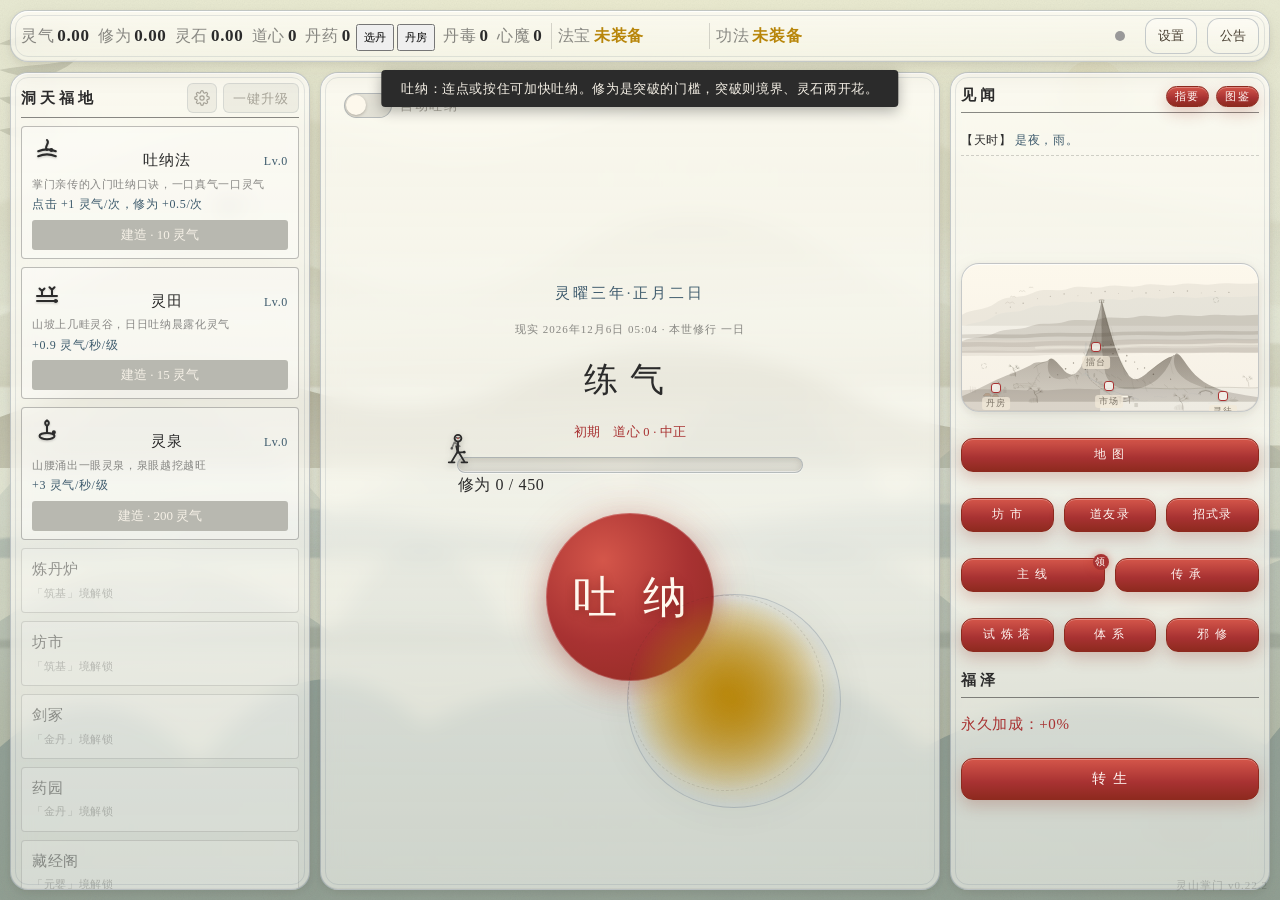
==== commit 3fcca73b: "本轮主要优化了堕魔门槛与触发流程：心魔门槛调整为 30/40/75，并完善了事件链触发、堕魔选择、事件弹窗防误触、移动端适配及资源栏显示稳定性" ====
--- a/index.html
+++ b/index.html
@@ -145,7 +145,7 @@
     </div>
     <label class="auto-toggle" title="自动吐纳"><input type="checkbox" id="auto-breath"><span class="at-track"><span class="at-knob"></span></span><span class="at-label">自动吐纳</span></label>
     <button id="btn-break" class="hidden">突 破</button>
-    <div id="forewarn" class="hidden">远处隐有异动…</div>
+    <button id="forewarn" class="hidden" type="button" aria-live="polite">远处隐有异动…</button>
   </main>
 
   <aside id="right-panel" class="panel">
--- a/css/main.css
+++ b/css/main.css
@@ -182,12 +182,12 @@
 #buff-bar { display: flex; min-width:0; gap: 8px; }
 .buff-chip { font-size: 12px; color: var(--cinnabar); border: 1px solid var(--cinnabar); border-radius: 10px; padding: 1px 8px; }
 
-#top-right { margin-left: auto; min-width:0; display: flex; align-items: center; gap: 10px; }
-.dot { width: 10px; height: 10px; border-radius: 50%; display: inline-block; }
+#top-right { margin-left: auto; min-width:0; display: flex; align-items: center; gap: 10px; flex: 0 0 auto; }
+.dot { width: 10px; min-width: 10px; max-width: 10px; height: 10px; min-height: 10px; max-height: 10px; flex: 0 0 10px; aspect-ratio: 1 / 1; border-radius: 50%; display: inline-block; }
 .dot.ok { background: #3a7d44; box-shadow: 0 0 6px #3a7d44; }
 .dot.degraded { background: #c9a227; box-shadow: 0 0 6px #c9a227; }
 .dot.off { background: #999; }
-.icon-btn { background: none; border: 1px solid var(--ink-soft); border-radius: 4px; color: var(--ink); padding: 6px 12px; cursor: pointer; font-family: inherit; }
+.icon-btn { box-sizing: border-box; flex: 0 0 auto; white-space: nowrap; background: none; border: 1px solid var(--ink-soft); border-radius: 4px; color: var(--ink); padding: 6px 12px; cursor: pointer; font-family: inherit; }
 
 /* ── 按钮体系 ── */
 button { font-family: inherit; min-height: 30px; }
@@ -414,7 +414,8 @@
 #taichi-monk.cursed .fx-curse { display: block; }
 @keyframes curseSwirl { from { transform: rotate(-8deg) scale(1); opacity: .75; } to { transform: rotate(10deg) scale(1.08); opacity: .95; } }
 
-#forewarn { color: var(--cinnabar); font-size: 13px; letter-spacing: 2px; animation: pulse 2s infinite; }
+#forewarn { box-sizing: border-box; color: var(--cinnabar); background: rgba(184, 62, 62, .06); border: 1px solid currentColor; border-radius: 999px; padding: 4px 12px; min-height: 30px; font: inherit; font-size: 13px; letter-spacing: 2px; cursor: pointer; white-space: nowrap; animation: pulse 2s infinite; }
+#forewarn:hover { background: rgba(184, 62, 62, .14); }
 .hidden { display: none !important; }
 
 /* ── 建筑卡 ── */
@@ -506,6 +507,8 @@
   border: 1px solid var(--ink-soft); background: rgba(255, 255, 255, .4);
   border-radius: 4px; font-size: 15px; cursor: pointer; text-align: center; font-family: inherit;
 }
+.ev-option.is-locked-choice { border-style:dashed; opacity:.72; }
+.ev-option.is-locked-choice small { display:block; margin-top:4px; color:var(--cinnabar); font-size:11px; }
 .ev-option:hover { border-color: var(--cinnabar); color: var(--cinnabar); }
 .ev-leave { color: var(--ink-soft); border-style: dashed; }
 .ev-countdown { position: absolute; top: 10px; right: 46px; color: var(--ink-soft); font-size: 13px; }
